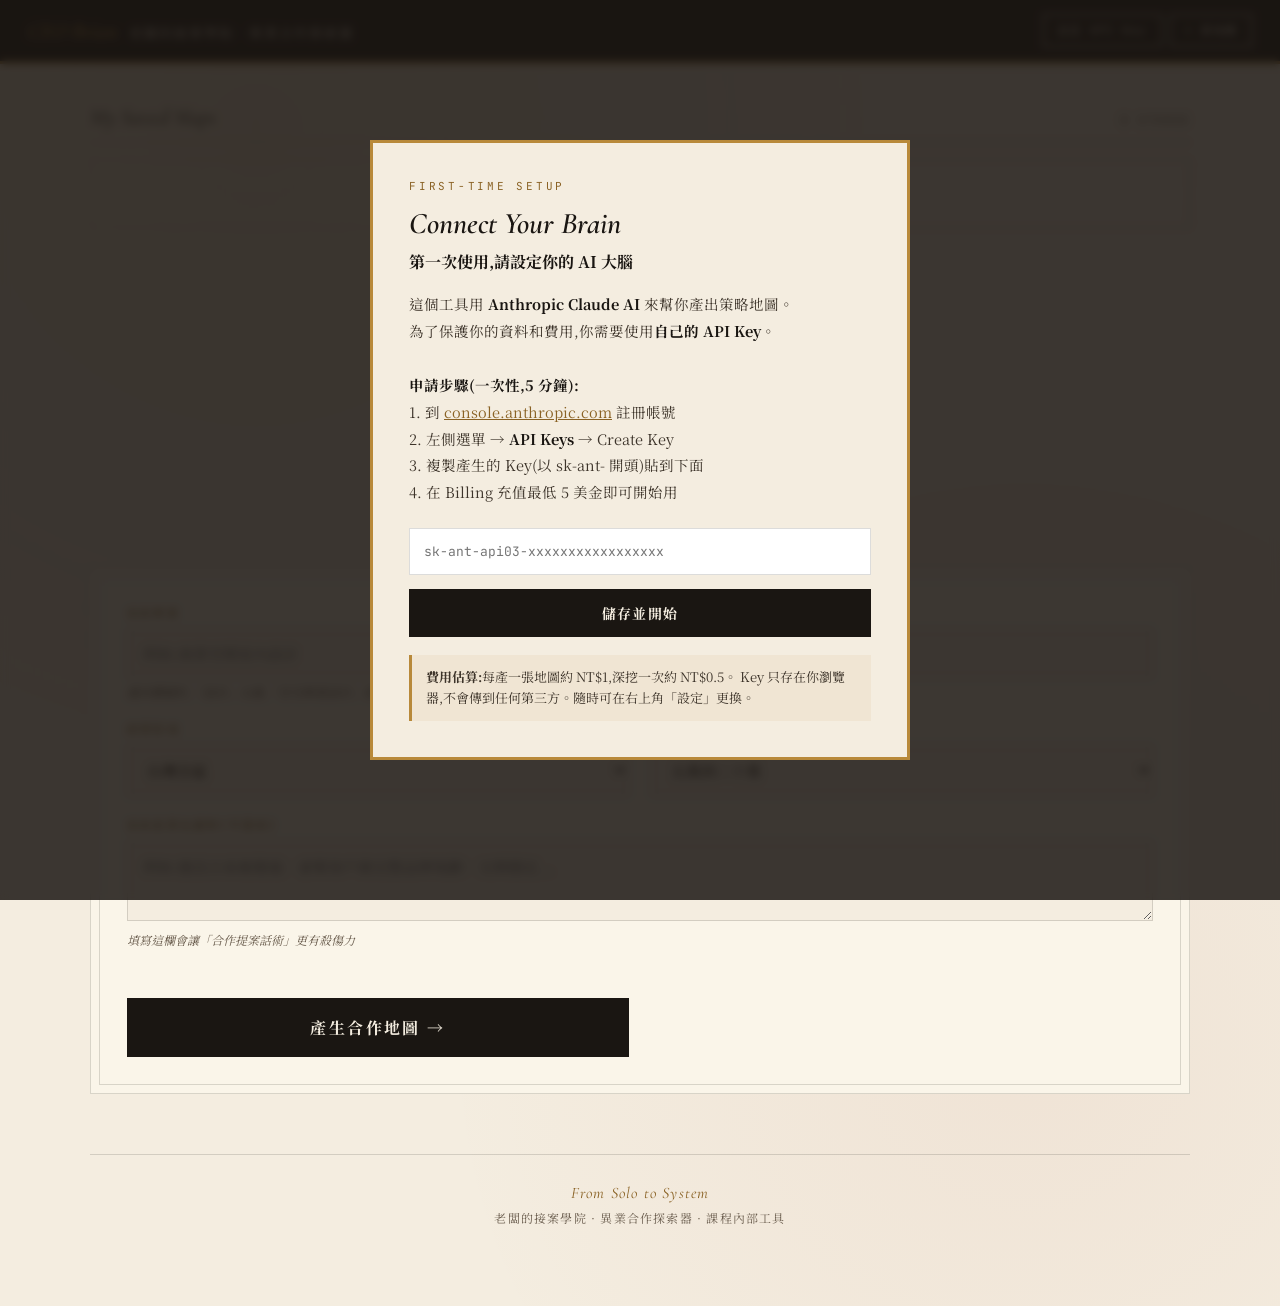
==== index.html @ 6c8b303b "Add files via upload" ====
<!DOCTYPE html>
<html lang="zh-Hant">
<head>
<meta charset="UTF-8">
<meta name="viewport" content="width=device-width, initial-scale=1.0">
<title>異業合作探索器 · 老闆的接案學院</title>
<style>
  @import url('https://fonts.googleapis.com/css2?family=Noto+Serif+TC:wght@400;500;700;900&family=Cormorant+Garamond:ital,wght@0,400;0,600;0,700;1,400;1,600&family=JetBrains+Mono:wght@400;500;700&display=swap');

  :root {
    --ink: #1a1612;
    --ink-soft: #3d342a;
    --ink-mute: #6b5e4f;
    --paper: #f4ede0;
    --paper-deep: #ebe0cc;
    --paper-card: #faf5e9;
    --gold: #b8893a;
    --gold-deep: #8a6224;
    --rust: #a8442a;
    --moss: #4a5d3a;
    --line: rgba(26, 22, 18, 0.15);
  }

  * { box-sizing: border-box; margin: 0; padding: 0; }
  body { background: var(--paper); font-family: 'Noto Serif TC', serif; color: var(--ink); }

  .ce-app {
    min-height: 100vh;
    background-image:
      radial-gradient(circle at 20% 10%, rgba(184, 137, 58, 0.08) 0%, transparent 40%),
      radial-gradient(circle at 80% 80%, rgba(168, 68, 42, 0.06) 0%, transparent 40%);
  }

  /* === Nav === */
  .ce-nav {
    background: var(--ink); color: var(--paper); padding: 14px 28px;
    display: flex; justify-content: space-between; align-items: center;
    flex-wrap: wrap; gap: 16px; border-bottom: 3px solid var(--gold);
  }
  .ce-nav-brand { display: flex; align-items: baseline; gap: 12px; }
  .ce-nav-mark {
    font-family: 'Cormorant Garamond', serif; font-style: italic;
    font-size: 22px; color: var(--gold); font-weight: 600;
  }
  .ce-nav-title { font-size: 13px; letter-spacing: 0.15em; }
  .ce-nav-actions { display: flex; gap: 8px; }
  .ce-nav-btn {
    background: transparent; border: 1px solid var(--paper); color: var(--paper);
    padding: 8px 14px; font-family: 'JetBrains Mono', monospace;
    font-size: 11px; letter-spacing: 0.1em; cursor: pointer; transition: all 0.2s;
  }
  .ce-nav-btn:hover { background: var(--gold); color: var(--ink); border-color: var(--gold); }

  .ce-main { padding: 40px 24px 80px; }
  .ce-container { max-width: 1100px; margin: 0 auto; }

  /* === API Key 設定 Modal === */
  .ce-modal-overlay {
    position: fixed; inset: 0;
    background: rgba(26, 22, 18, 0.85);
    backdrop-filter: blur(4px);
    display: none; align-items: center; justify-content: center;
    z-index: 1000; padding: 20px;
  }
  .ce-modal-overlay.show { display: flex; }
  .ce-modal {
    background: var(--paper);
    border: 3px solid var(--gold);
    max-width: 540px; width: 100%;
    padding: 36px;
    position: relative;
    max-height: 90vh; overflow-y: auto;
  }
  .ce-modal-eyebrow {
    font-family: 'JetBrains Mono', monospace; font-size: 11px;
    letter-spacing: 0.25em; color: var(--gold-deep); margin-bottom: 12px;
  }
  .ce-modal-title {
    font-family: 'Cormorant Garamond', serif; font-style: italic;
    font-size: 30px; font-weight: 600; margin-bottom: 8px;
  }
  .ce-modal-cn { font-size: 16px; font-weight: 700; margin-bottom: 18px; }
  .ce-modal-body { font-size: 14.5px; line-height: 1.85; color: var(--ink-soft); margin-bottom: 22px; }
  .ce-modal-body strong { color: var(--ink); }
  .ce-modal-body a { color: var(--gold-deep); text-decoration: underline; }
  .ce-modal input {
    width: 100%; padding: 14px; background: white;
    border: 1px solid var(--line); font-family: 'JetBrains Mono', monospace;
    font-size: 13px; margin-bottom: 14px;
  }
  .ce-modal input:focus { outline: none; border-color: var(--gold); }
  .ce-modal-actions { display: flex; gap: 10px; }
  .ce-modal-btn {
    flex: 1; padding: 14px; border: none; cursor: pointer;
    font-family: 'Noto Serif TC', serif; font-size: 14px; font-weight: 700;
    letter-spacing: 0.1em; transition: all 0.2s;
  }
  .ce-modal-btn.primary { background: var(--ink); color: var(--paper); }
  .ce-modal-btn.primary:hover { background: var(--gold-deep); }
  .ce-modal-btn.secondary { background: transparent; color: var(--ink); border: 1px solid var(--ink); }
  .ce-modal-cost {
    margin-top: 18px; padding: 12px 14px;
    background: rgba(184, 137, 58, 0.08); border-left: 3px solid var(--gold);
    font-size: 13px; color: var(--ink-soft); line-height: 1.6;
  }

  /* === 已存地圖 === */
  .ce-saved-section { margin-bottom: 40px; }
  .ce-saved-header {
    display: flex; justify-content: space-between; align-items: baseline;
    margin-bottom: 16px; padding-bottom: 12px; border-bottom: 1px solid var(--line);
  }
  .ce-saved-title { font-family: 'Cormorant Garamond', serif; font-size: 22px; font-style: italic; }
  .ce-saved-count { font-family: 'JetBrains Mono', monospace; font-size: 11px; color: var(--ink-mute); letter-spacing: 0.15em; }
  .ce-saved-grid { display: grid; grid-template-columns: repeat(auto-fill, minmax(260px, 1fr)); gap: 12px; }
  .ce-saved-card {
    background: var(--paper-card); border: 1px solid var(--line); padding: 16px 18px;
    cursor: pointer; transition: all 0.2s; position: relative;
  }
  .ce-saved-card:hover { border-color: var(--gold); transform: translateY(-2px); box-shadow: 0 6px 16px rgba(0,0,0,0.06); }
  .ce-saved-trade { font-size: 15px; font-weight: 700; margin-bottom: 4px; }
  .ce-saved-target { font-size: 12.5px; color: var(--ink-mute); margin-bottom: 8px; line-height: 1.5; }
  .ce-saved-meta { font-family: 'JetBrains Mono', monospace; font-size: 10px; color: var(--gold-deep); letter-spacing: 0.05em; text-transform: uppercase; }
  .ce-saved-del {
    position: absolute; top: 8px; right: 8px; background: transparent; border: none;
    color: var(--ink-mute); cursor: pointer; font-size: 14px; padding: 4px 6px;
    opacity: 0; transition: opacity 0.2s;
  }
  .ce-saved-card:hover .ce-saved-del { opacity: 1; }
  .ce-saved-del:hover { color: var(--rust); }
  .ce-empty-state { text-align: center; padding: 24px; color: var(--ink-mute); font-size: 13px; font-style: italic; border: 1px dashed var(--line); }

  /* === 表單 === */
  .ce-header { text-align: center; margin-bottom: 40px; }
  .ce-eyebrow { font-family: 'JetBrains Mono', monospace; font-size: 11px; letter-spacing: 0.3em; color: var(--gold-deep); text-transform: uppercase; margin-bottom: 14px; }
  .ce-title { font-family: 'Cormorant Garamond', 'Noto Serif TC', serif; font-size: clamp(38px, 5.5vw, 60px); font-weight: 600; font-style: italic; line-height: 1.05; margin-bottom: 10px; }
  .ce-title-cn { font-size: clamp(20px, 2.5vw, 26px); font-weight: 700; letter-spacing: 0.05em; }
  .ce-subtitle { font-size: 14.5px; color: var(--ink-soft); max-width: 540px; margin: 18px auto 0; line-height: 1.8; }
  .ce-divider { width: 60px; height: 1px; background: var(--gold); margin: 22px auto; position: relative; }
  .ce-divider::before, .ce-divider::after { content: ''; position: absolute; top: 50%; width: 5px; height: 5px; background: var(--gold); border-radius: 50%; transform: translateY(-50%); }
  .ce-divider::before { left: -14px; } .ce-divider::after { right: -14px; }

  .ce-form-card { background: var(--paper-card); border: 1px solid var(--line); padding: 36px; margin-bottom: 32px; position: relative; }
  .ce-form-card::before { content: ''; position: absolute; top: 8px; left: 8px; right: 8px; bottom: 8px; border: 1px solid var(--line); pointer-events: none; }
  .ce-form-grid { display: grid; grid-template-columns: 1fr; gap: 22px; position: relative; }
  @media (min-width: 720px) { .ce-form-grid { grid-template-columns: 1fr 1fr; } .ce-form-grid .ce-full { grid-column: 1 / -1; } }
  .ce-field label { display: block; font-family: 'JetBrains Mono', monospace; font-size: 11px; letter-spacing: 0.2em; text-transform: uppercase; color: var(--gold-deep); margin-bottom: 8px; font-weight: 500; }
  .ce-field input, .ce-field textarea, .ce-field select {
    width: 100%; padding: 13px 15px; background: var(--paper); border: 1px solid var(--line);
    font-family: 'Noto Serif TC', serif; font-size: 15px; color: var(--ink); transition: border-color 0.2s, box-shadow 0.2s;
  }
  .ce-field textarea { min-height: 80px; resize: vertical; line-height: 1.6; }
  .ce-field input:focus, .ce-field textarea:focus, .ce-field select:focus { outline: none; border-color: var(--gold); box-shadow: 0 0 0 3px rgba(184, 137, 58, 0.15); }
  .ce-helper { font-size: 12px; color: var(--ink-mute); margin-top: 5px; font-style: italic; }
  .ce-submit { margin-top: 28px; width: 100%; padding: 18px 32px; background: var(--ink); color: var(--paper); border: none; font-family: 'Noto Serif TC', serif; font-size: 16px; font-weight: 700; letter-spacing: 0.15em; cursor: pointer; transition: background 0.3s, transform 0.1s; }
  .ce-submit:hover:not(:disabled) { background: var(--gold-deep); }
  .ce-submit:active { transform: translateY(1px); }
  .ce-submit:disabled { background: var(--ink-soft); cursor: not-allowed; opacity: 0.6; }

  /* === 結果 === */
  .ce-results { margin-top: 32px; }
  .ce-loading { text-align: center; padding: 60px 20px; color: var(--ink-soft); }
  .ce-loading-text { font-style: italic; font-size: 15px; margin-bottom: 20px; }
  .ce-loading-bar { width: 220px; height: 2px; background: var(--line); margin: 0 auto; overflow: hidden; position: relative; }
  .ce-loading-bar::after { content: ''; position: absolute; top: 0; left: 0; height: 100%; width: 40%; background: var(--gold); animation: ce-load 1.4s ease-in-out infinite; }
  @keyframes ce-load { 0% { transform: translateX(-100%); } 100% { transform: translateX(350%); } }

  .ce-result-toolbar {
    display: flex; justify-content: space-between; align-items: center;
    flex-wrap: wrap; gap: 12px; margin-bottom: 24px; padding: 14px 20px;
    background: var(--ink); color: var(--paper);
  }
  .ce-result-info { font-size: 13px; line-height: 1.5; }
  .ce-result-info strong { color: var(--gold); font-weight: 700; }
  .ce-result-actions { display: flex; gap: 8px; }
  .ce-action-btn { background: transparent; border: 1px solid var(--paper); color: var(--paper); padding: 7px 14px; font-family: 'JetBrains Mono', monospace; font-size: 11px; letter-spacing: 0.1em; cursor: pointer; transition: all 0.2s; }
  .ce-action-btn:hover { background: var(--gold); color: var(--ink); border-color: var(--gold); }

  .ce-result-section { margin-bottom: 44px; }
  .ce-section-title { font-family: 'Cormorant Garamond', serif; font-size: 28px; font-style: italic; font-weight: 600; margin-bottom: 6px; }
  .ce-section-cn { font-size: 16px; font-weight: 700; margin-bottom: 22px; padding-bottom: 10px; border-bottom: 2px solid var(--ink); display: inline-block; }
  .ce-tier-grid { display: grid; grid-template-columns: 1fr; gap: 16px; }
  @media (min-width: 720px) { .ce-tier-grid { grid-template-columns: repeat(3, 1fr); } }
  .ce-tier-card { background: var(--paper-card); border: 1px solid var(--line); padding: 22px; }
  .ce-tier-label { font-family: 'JetBrains Mono', monospace; font-size: 10px; letter-spacing: 0.25em; color: var(--gold-deep); text-transform: uppercase; margin-bottom: 6px; }
  .ce-tier-name { font-size: 16px; font-weight: 700; margin-bottom: 12px; }
  .ce-tier-desc { font-size: 13.5px; color: var(--ink-soft); line-height: 1.7; margin-bottom: 14px; }
  .ce-tier-list { list-style: none; }
  .ce-tier-list li { font-size: 13.5px; padding: 7px 0; border-bottom: 1px dashed var(--line); position: relative; padding-left: 16px; }
  .ce-tier-list li::before { content: '◆'; position: absolute; left: 0; color: var(--gold); font-size: 8px; top: 11px; }
  .ce-tier-list li:last-child { border-bottom: none; }

  .ce-partner { background: var(--paper-card); border: 1px solid var(--line); margin-bottom: 18px; overflow: hidden; }
  .ce-partner-header { padding: 18px 22px; background: var(--ink); color: var(--paper); display: flex; justify-content: space-between; align-items: center; flex-wrap: wrap; gap: 12px; }
  .ce-partner-name { font-size: 17px; font-weight: 700; }
  .ce-partner-tag { font-family: 'JetBrains Mono', monospace; font-size: 10px; letter-spacing: 0.2em; background: var(--gold); color: var(--ink); padding: 4px 10px; text-transform: uppercase; font-weight: 700; }
  .ce-partner-body { padding: 22px; }
  .ce-partner-row { display: grid; grid-template-columns: 130px 1fr; gap: 14px; padding: 11px 0; border-bottom: 1px solid var(--line); align-items: start; }
  @media (max-width: 600px) { .ce-partner-row { grid-template-columns: 1fr; gap: 4px; } }
  .ce-partner-row:last-child { border-bottom: none; }
  .ce-partner-key { font-family: 'JetBrains Mono', monospace; font-size: 11px; letter-spacing: 0.15em; color: var(--gold-deep); text-transform: uppercase; padding-top: 2px; font-weight: 500; }
  .ce-partner-val { font-size: 14.5px; line-height: 1.75; }
  .ce-pitch-wrap { position: relative; }
  .ce-pitch { background: var(--paper); border-left: 3px solid var(--gold); padding: 14px 18px; margin-top: 6px; font-style: italic; font-size: 14.5px; line-height: 1.85; color: var(--ink-soft); white-space: pre-wrap; }
  .ce-copy-btn { margin-top: 8px; background: transparent; border: 1px solid var(--line); color: var(--ink-soft); padding: 5px 10px; font-family: 'JetBrains Mono', monospace; font-size: 10px; letter-spacing: 0.1em; cursor: pointer; transition: all 0.15s; }
  .ce-copy-btn:hover { border-color: var(--gold); color: var(--gold-deep); }
  .ce-copy-btn.copied { background: var(--moss); color: white; border-color: var(--moss); }
  .ce-channels { display: flex; flex-wrap: wrap; gap: 8px; }
  .ce-channel-pill { background: var(--paper); border: 1px solid var(--line); padding: 6px 12px; font-size: 13px; }

  .ce-deep-row { grid-column: 1 / -1; padding-top: 18px !important; margin-top: 8px; border-top: 2px solid var(--ink) !important; border-bottom: none !important; background: rgba(184, 137, 58, 0.08); padding-left: 16px !important; padding-right: 16px !important; padding-bottom: 16px !important; }
  .ce-deep-buttons { display: flex; flex-wrap: wrap; gap: 8px; margin-top: 8px; }
  .ce-deep-btn { background: var(--paper); border: 1px solid var(--gold); color: var(--gold-deep); padding: 10px 14px; font-family: 'Noto Serif TC', serif; font-size: 13px; cursor: pointer; transition: all 0.2s; flex: 1 1 auto; min-width: 140px; }
  .ce-deep-btn:hover:not(:disabled) { background: var(--gold); color: var(--ink); }
  .ce-deep-btn[data-action="find-them"] { background: var(--ink); color: var(--paper); border-color: var(--ink); font-weight: 700; flex: 1 1 100%; }
  .ce-deep-btn[data-action="find-them"]:hover:not(:disabled) { background: var(--gold-deep); color: var(--paper); border-color: var(--gold-deep); }
  .ce-deep-btn[data-action="content-pack"] {
    background: linear-gradient(135deg, rgba(184, 137, 58, 0.15) 0%, rgba(168, 68, 42, 0.1) 100%);
    border-color: var(--rust); color: var(--rust); font-weight: 700; flex: 1 1 100%;
  }
  .ce-deep-btn[data-action="content-pack"]:hover:not(:disabled) {
    background: var(--rust); color: white; border-color: var(--rust);
  }
  .ce-deep-btn:disabled { opacity: 0.5; cursor: not-allowed; }
  .ce-deep-btn:disabled { opacity: 0.5; cursor: not-allowed; }
  .ce-deep-result { margin-top: 16px; padding: 18px 20px; background: rgba(184, 137, 58, 0.06); border-left: 3px solid var(--gold-deep); font-size: 14.5px; line-height: 1.85; white-space: pre-wrap; display: none; }
  .ce-deep-result.show { display: block; }

  .ce-note { background: rgba(184, 137, 58, 0.1); border-left: 3px solid var(--gold); padding: 14px 18px; margin-bottom: 28px; font-size: 13.5px; color: var(--ink-soft); line-height: 1.7; }

  /* === Brian's Note - 教練筆記 === */
  .ce-brian-note {
    background: var(--ink); color: var(--paper);
    padding: 24px 26px; margin-bottom: 32px;
    border-left: 4px solid var(--gold);
    position: relative;
  }
  .ce-brian-note::before {
    content: '"'; position: absolute; top: -10px; left: 16px;
    font-family: 'Cormorant Garamond', serif; font-size: 80px;
    color: var(--gold); line-height: 1; font-style: italic; opacity: 0.5;
  }
  .ce-brian-note-label {
    font-family: 'JetBrains Mono', monospace; font-size: 10px;
    letter-spacing: 0.25em; color: var(--gold); margin-bottom: 10px;
    text-transform: uppercase; font-weight: 700;
  }
  .ce-brian-note-body {
    font-family: 'Cormorant Garamond', 'Noto Serif TC', serif;
    font-size: 16px; line-height: 1.85; font-style: italic;
    color: var(--paper-deep);
  }

  /* === 教練觀念提醒 === */
  .ce-insight {
    margin-top: 10px; padding: 10px 12px;
    background: rgba(184, 137, 58, 0.1);
    border-left: 2px solid var(--gold);
    font-size: 13px; line-height: 1.65;
    color: var(--ink-soft); font-style: italic;
  }

  /* === 對話面板 === */
  .ce-chat-overlay {
    position: fixed; inset: 0;
    background: rgba(26, 22, 18, 0.7);
    backdrop-filter: blur(6px);
    display: none; align-items: stretch; justify-content: flex-end;
    z-index: 999;
  }
  .ce-chat-overlay.show { display: flex; animation: ce-fade-in 0.2s ease; }
  @keyframes ce-fade-in { from { opacity: 0; } to { opacity: 1; } }

  .ce-chat-panel {
    width: 100%; max-width: 540px;
    background: var(--paper); display: flex; flex-direction: column;
    border-left: 3px solid var(--gold);
    animation: ce-slide-in 0.3s cubic-bezier(0.2, 0.9, 0.3, 1);
  }
  @keyframes ce-slide-in { from { transform: translateX(100%); } to { transform: translateX(0); } }

  .ce-chat-header {
    padding: 20px 24px;
    background: var(--ink); color: var(--paper);
    display: flex; justify-content: space-between; align-items: flex-start;
    gap: 12px; border-bottom: 2px solid var(--gold);
  }
  .ce-chat-eyebrow {
    font-family: 'JetBrains Mono', monospace; font-size: 10px;
    letter-spacing: 0.25em; color: var(--gold); margin-bottom: 4px;
  }
  .ce-chat-title {
    font-family: 'Cormorant Garamond', serif; font-style: italic;
    font-size: 22px; font-weight: 600;
  }
  .ce-chat-sub { font-size: 12px; color: var(--paper-deep); margin-top: 4px; opacity: 0.7; }
  .ce-chat-close {
    background: transparent; border: 1px solid var(--paper);
    color: var(--paper); width: 32px; height: 32px;
    cursor: pointer; font-size: 14px; flex-shrink: 0;
  }
  .ce-chat-close:hover { background: var(--gold); color: var(--ink); border-color: var(--gold); }

  .ce-chat-messages {
    flex: 1; overflow-y: auto; padding: 20px 24px;
    display: flex; flex-direction: column; gap: 14px;
  }
  .ce-msg {
    max-width: 85%; padding: 12px 16px;
    font-size: 14.5px; line-height: 1.7;
    white-space: pre-wrap; word-wrap: break-word;
  }
  .ce-msg-user {
    align-self: flex-end;
    background: var(--ink); color: var(--paper);
    border-radius: 14px 14px 2px 14px;
  }
  .ce-msg-brian {
    align-self: flex-start;
    background: var(--paper-card); color: var(--ink);
    border-left: 3px solid var(--gold);
    border-radius: 0 14px 14px 14px;
  }
  .ce-msg-brian-label {
    font-family: 'JetBrains Mono', monospace; font-size: 9px;
    letter-spacing: 0.2em; color: var(--gold-deep); margin-bottom: 6px;
    text-transform: uppercase;
  }
  .ce-msg-loading { font-style: italic; color: var(--ink-mute); }

  .ce-chat-suggestions {
    padding: 12px 24px; display: flex; flex-wrap: wrap; gap: 6px;
    background: var(--paper-deep); border-top: 1px solid var(--line);
  }
  .ce-suggestion-chip {
    background: var(--paper); border: 1px solid var(--line);
    padding: 6px 10px; font-size: 12px; cursor: pointer;
    font-family: 'Noto Serif TC', serif;
    color: var(--ink-soft); transition: all 0.15s;
  }
  .ce-suggestion-chip:hover {
    background: var(--gold); color: var(--ink); border-color: var(--gold);
  }

  .ce-chat-input-area {
    padding: 14px 16px;
    background: var(--paper);
    border-top: 1px solid var(--line);
    display: flex; gap: 8px;
  }
  .ce-chat-input-area textarea {
    flex: 1; padding: 10px 12px;
    background: var(--paper-card); border: 1px solid var(--line);
    font-family: 'Noto Serif TC', serif; font-size: 14px;
    color: var(--ink); resize: none; line-height: 1.5;
  }
  .ce-chat-input-area textarea:focus { outline: none; border-color: var(--gold); }
  .ce-chat-send {
    background: var(--ink); color: var(--paper); border: none;
    padding: 0 20px; cursor: pointer;
    font-family: 'Noto Serif TC', serif; font-size: 14px; font-weight: 700;
    letter-spacing: 0.1em; flex-shrink: 0;
  }
  .ce-chat-send:hover:not(:disabled) { background: var(--gold-deep); }
  .ce-chat-send:disabled { opacity: 0.5; cursor: not-allowed; }

  @media (max-width: 600px) {
    .ce-chat-panel { max-width: 100%; }
    .ce-chat-overlay { align-items: stretch; }
  }

  /* LINE 一對一按鈕 - 綠色強調 */
  .ce-deep-line-btn {
    background: #06C755 !important;
    border-color: #06C755 !important;
    color: white !important;
    flex: 1 1 100% !important;
    font-weight: 700;
    text-decoration: none !important;
    text-align: center;
    display: inline-flex !important;
    align-items: center;
    justify-content: center;
  }
  .ce-deep-line-btn:hover {
    background: #05a847 !important;
    border-color: #05a847 !important;
    transform: translateY(-1px);
    box-shadow: 0 4px 12px rgba(6, 199, 85, 0.3);
  }

  /* 聊天按鈕特殊樣式 */
  .ce-deep-chat-btn {
    background: rgba(74, 93, 58, 0.1) !important;
    border-color: var(--moss) !important;
    color: var(--moss) !important;
    flex: 1 1 100% !important;
    font-weight: 700;
  }
  .ce-deep-chat-btn:hover:not(:disabled) {
    background: var(--moss) !important;
    color: white !important;
    border-color: var(--moss) !important;
  }
  .ce-error { background: rgba(168, 68, 42, 0.1); border-left: 3px solid var(--rust); padding: 16px 20px; color: var(--rust); font-size: 14px; }

  .ce-footer { text-align: center; margin-top: 60px; padding-top: 28px; border-top: 1px solid var(--line); font-size: 12px; color: var(--ink-mute); letter-spacing: 0.1em; }
  .ce-footer-mark { font-family: 'Cormorant Garamond', serif; font-style: italic; font-size: 16px; color: var(--gold-deep); margin-bottom: 6px; }

  @media print {
    .ce-nav, .ce-form-card, .ce-saved-section, .ce-result-toolbar, .ce-deep-buttons, .ce-copy-btn { display: none !important; }
    .ce-app { background: white; padding: 0; }
    .ce-partner { page-break-inside: avoid; }
  }
  .ce-hidden { display: none !important; }
</style>
</head>
<body>
<div class="ce-app">

  <!-- 對話面板 -->
  <div class="ce-chat-overlay" id="ce-chat-overlay">
    <div class="ce-chat-panel">
      <div class="ce-chat-header">
        <div>
          <div class="ce-chat-eyebrow">CHAT WITH BRIAN</div>
          <div class="ce-chat-title" id="ce-chat-title">跟教練聊聊這個對象</div>
          <div class="ce-chat-sub" id="ce-chat-sub"></div>
        </div>
        <button class="ce-chat-close" id="ce-chat-close" aria-label="關閉">✕</button>
      </div>
      <div class="ce-chat-messages" id="ce-chat-messages"></div>
      <div class="ce-chat-suggestions" id="ce-chat-suggestions"></div>
      <form class="ce-chat-input-area" id="ce-chat-form">
        <textarea id="ce-chat-input" placeholder="例如:他說沒預算怎麼辦?他要分潤 50% 太多怎麼回?" rows="2"></textarea>
        <button type="submit" class="ce-chat-send" id="ce-chat-send">送出</button>
      </form>
    </div>
  </div>

  <!-- API Key Modal -->
  <div class="ce-modal-overlay" id="ce-key-modal">
    <div class="ce-modal">
      <div class="ce-modal-eyebrow">FIRST-TIME SETUP</div>
      <div class="ce-modal-title">Connect Your Brain</div>
      <div class="ce-modal-cn">第一次使用,請設定你的 AI 大腦</div>
      <div class="ce-modal-body">
        這個工具用 <strong>Anthropic Claude AI</strong> 來幫你產出策略地圖。<br/>
        為了保護你的資料和費用,你需要使用<strong>自己的 API Key</strong>。<br/><br/>

        <strong>申請步驟(一次性,5 分鐘):</strong><br/>
        1. 到 <a href="https://console.anthropic.com" target="_blank">console.anthropic.com</a> 註冊帳號<br/>
        2. 左側選單 → <strong>API Keys</strong> → Create Key<br/>
        3. 複製產生的 Key(以 sk-ant- 開頭)貼到下面<br/>
        4. 在 Billing 充值最低 5 美金即可開始用
      </div>
      <input type="password" id="ce-api-key" placeholder="sk-ant-api03-xxxxxxxxxxxxxxxxx" autocomplete="off" />
      <div class="ce-modal-actions">
        <button class="ce-modal-btn primary" id="ce-key-save">儲存並開始</button>
      </div>
      <div class="ce-modal-cost">
        <strong>費用估算:</strong>每產一張地圖約 NT$1,深挖一次約 NT$0.5。
        Key 只存在你瀏覽器,不會傳到任何第三方。隨時可在右上角「設定」更換。
      </div>
    </div>
  </div>

  <!-- Nav -->
  <nav class="ce-nav">
    <div class="ce-nav-brand">
      <div class="ce-nav-mark">CEO Brian</div>
      <div class="ce-nav-title">老闆的接案學院 · 異業合作探索器</div>
    </div>
    <div class="ce-nav-actions">
      <button class="ce-nav-btn" id="ce-settings-btn">設定 API Key</button>
      <button class="ce-nav-btn" id="ce-new-btn">+ 新地圖</button>
    </div>
  </nav>

  <main class="ce-main">
    <div class="ce-container">

      <section class="ce-saved-section" id="ce-saved-section">
        <div class="ce-saved-header">
          <div class="ce-saved-title">My Saved Maps</div>
          <div class="ce-saved-count" id="ce-saved-count">0 STORED</div>
        </div>
        <div id="ce-saved-list"></div>
      </section>

      <div id="ce-form-page">
        <header class="ce-header">
          <div class="ce-eyebrow">For Pros · Not Cold Calls</div>
          <h1 class="ce-title">The Allied Map</h1>
          <div class="ce-title-cn">異業合作地圖</div>
          <div class="ce-divider"></div>
          <p class="ce-subtitle">
            告訴我你做什麼、想接誰,<br/>
            AI 用 Brian 的「顧問式合作」邏輯,<br/>
            幫你畫出一張「讓案源主動來」的策略地圖。
          </p>
        </header>

        <section class="ce-form-card">
          <form id="ce-form" class="ce-form-grid">
            <div class="ce-field">
              <label for="ce-trade">你的專業</label>
              <input type="text" id="ce-trade" placeholder="例如:商業空間室內設計" required />
              <div class="ce-helper">越具體越好,「設計」太廣,「住宅軟裝設計」更好</div>
            </div>
            <div class="ce-field">
              <label for="ce-target">你的理想客戶</label>
              <input type="text" id="ce-target" placeholder="例如:30-50 歲新成屋屋主" required />
            </div>
            <div class="ce-field">
              <label for="ce-region">經營區域</label>
              <select id="ce-region">
                <option value="台灣全區">台灣全區</option>
                <option value="北部">北部(雙北、桃竹)</option>
                <option value="中部">中部(中彰投)</option>
                <option value="南部">南部(嘉南高屏)</option>
                <option value="東部">東部與離島</option>
              </select>
            </div>
            <div class="ce-field">
              <label for="ce-price">案件平均報價區間</label>
              <select id="ce-price">
                <option value="一萬以下">一萬以下</option>
                <option value="一萬到五萬">一萬到五萬</option>
                <option value="五萬到二十萬" selected>五萬到二十萬</option>
                <option value="二十萬到一百萬">二十萬到一百萬</option>
                <option value="一百萬以上">一百萬以上</option>
              </select>
            </div>
            <div class="ce-field ce-full">
              <label for="ce-strength">你的差異化優勢(可選填)</label>
              <textarea id="ce-strength" placeholder="例如:擅長日系極簡風、會幫客戶做完整品牌規劃、交期穩定..."></textarea>
              <div class="ce-helper">填寫這欄會讓「合作提案話術」更有殺傷力</div>
            </div>
            <button type="submit" class="ce-submit" id="ce-submit-btn">
              產生合作地圖 →
            </button>
          </form>
        </section>
      </div>

      <section class="ce-results" id="ce-results"></section>

      <footer class="ce-footer">
        <div class="ce-footer-mark">From Solo to System</div>
        <div>老闆的接案學院 · 異業合作探索器 · 課程內部工具</div>
      </footer>
    </div>
  </main>
</div>

<script>
(function() {
  const STORAGE_KEY_API = 'ce_anthropic_api_key';
  const STORAGE_KEY_MAPS = 'ce_collab_maps';
  let currentMapId = null;

  const form = document.getElementById('ce-form');
  const formPage = document.getElementById('ce-form-page');
  const resultsEl = document.getElementById('ce-results');
  const submitBtn = document.getElementById('ce-submit-btn');
  const savedListEl = document.getElementById('ce-saved-list');
  const savedCountEl = document.getElementById('ce-saved-count');
  const newBtn = document.getElementById('ce-new-btn');
  const settingsBtn = document.getElementById('ce-settings-btn');
  const keyModal = document.getElementById('ce-key-modal');
  const keyInput = document.getElementById('ce-api-key');
  const keySaveBtn = document.getElementById('ce-key-save');

  // === API Key 管理 ===
  function getApiKey() {
    try { return localStorage.getItem(STORAGE_KEY_API) || ''; } catch (e) { return ''; }
  }
  function setApiKey(key) {
    try { localStorage.setItem(STORAGE_KEY_API, key); } catch (e) {}
  }
  function showKeyModal() {
    keyInput.value = getApiKey();
    keyModal.classList.add('show');
  }
  function hideKeyModal() { keyModal.classList.remove('show'); }

  settingsBtn.addEventListener('click', showKeyModal);
  keySaveBtn.addEventListener('click', () => {
    const key = keyInput.value.trim();
    if (!key.startsWith('sk-ant-')) {
      alert('API Key 格式不對,應該以 sk-ant- 開頭');
      return;
    }
    setApiKey(key);
    hideKeyModal();
  });

  // === 地圖儲存 (用 localStorage) ===
  function loadAllMaps() {
    try {
      return JSON.parse(localStorage.getItem(STORAGE_KEY_MAPS) || '{}');
    } catch (e) { return {}; }
  }
  function saveAllMaps(maps) {
    try { localStorage.setItem(STORAGE_KEY_MAPS, JSON.stringify(maps)); } catch (e) {}
  }
  function saveMap(id, record) {
    const maps = loadAllMaps();
    maps[id] = record;
    saveAllMaps(maps);
  }
  function deleteMap(id) {
    const maps = loadAllMaps();
    delete maps[id];
    saveAllMaps(maps);
    loadSavedList();
    if (currentMapId === id) {
      showFormPage();
      currentMapId = null;
    }
  }
  function loadMap(id) {
    return loadAllMaps()[id] || null;
  }

  function loadSavedList() {
    const maps = loadAllMaps();
    const records = Object.values(maps).sort((a, b) => b.createdAt - a.createdAt);
    savedCountEl.textContent = `${records.length} STORED`;

    if (records.length === 0) {
      savedListEl.innerHTML = `<div class="ce-empty-state">尚未儲存任何合作地圖。產生第一張後會自動存在這裡。</div>`;
      return;
    }

    savedListEl.innerHTML = `
      <div class="ce-saved-grid">
        ${records.map(r => `
          <div class="ce-saved-card" data-id="${r.id}">
            <button class="ce-saved-del" data-del="${r.id}" title="刪除">✕</button>
            <div class="ce-saved-trade">${escapeHtml(r.input.trade)}</div>
            <div class="ce-saved-target">→ ${escapeHtml(r.input.target)}</div>
            <div class="ce-saved-meta">${formatDate(r.createdAt)} · ${escapeHtml(r.input.region)}</div>
          </div>
        `).join('')}
      </div>
    `;

    savedListEl.querySelectorAll('.ce-saved-card').forEach(card => {
      card.addEventListener('click', (e) => {
        if (e.target.closest('.ce-saved-del')) return;
        const id = card.dataset.id;
        const record = loadMap(id);
        if (record) { currentMapId = id; hideFormPage(); renderResults(record); }
      });
    });
    savedListEl.querySelectorAll('[data-del]').forEach(btn => {
      btn.addEventListener('click', (e) => {
        e.stopPropagation();
        if (confirm('確定刪除這份合作地圖?')) deleteMap(btn.dataset.del);
      });
    });
  }

  function formatDate(ts) {
    const d = new Date(ts);
    return `${d.getMonth()+1}/${d.getDate()}`;
  }

  // === 介面切換 ===
  function showFormPage() {
    formPage.classList.remove('ce-hidden');
    resultsEl.innerHTML = '';
    window.scrollTo({ top: 0, behavior: 'smooth' });
  }
  function hideFormPage() { formPage.classList.add('ce-hidden'); }

  newBtn.addEventListener('click', () => {
    showFormPage();
    form.reset();
    document.getElementById('ce-price').value = '五萬到二十萬';
    document.getElementById('ce-region').value = '台灣全區';
    currentMapId = null;
  });

  // === 表單送出 ===
  form.addEventListener('submit', async (e) => {
    e.preventDefault();
    if (!getApiKey()) { showKeyModal(); return; }

    const input = collectInput();
    if (!input.trade || !input.target) return;

    submitBtn.disabled = true;
    submitBtn.textContent = '正在繪製合作地圖...';
    showLoading();

    try {
      const data = await generateMap(input);
      const mapId = 'map_' + Date.now();
      const record = { id: mapId, input, data, createdAt: Date.now() };
      saveMap(mapId, record);
      currentMapId = mapId;
      renderResults(record);
      loadSavedList();
    } catch (err) {
      console.error(err);
      resultsEl.innerHTML = `<div class="ce-error">產生失敗:${escapeHtml(err.message)}<br/>如果是 401/403 錯誤,請檢查 API Key 是否正確、Anthropic 帳戶是否有餘額。</div>`;
    } finally {
      submitBtn.disabled = false;
      submitBtn.textContent = '產生合作地圖 →';
    }
  });

  function collectInput() {
    return {
      trade: document.getElementById('ce-trade').value.trim(),
      target: document.getElementById('ce-target').value.trim(),
      region: document.getElementById('ce-region').value,
      price: document.getElementById('ce-price').value,
      strength: document.getElementById('ce-strength').value.trim()
    };
  }

  function showLoading() {
    resultsEl.innerHTML = `
      <div class="ce-loading">
        <div class="ce-loading-text">AI 正在分析你的專業生態圈,找出合作機會...</div>
        <div class="ce-loading-bar"></div>
      </div>
    `;
  }

  // === 呼叫 Anthropic API ===
  async function generateMap(input) {
    const prompt = buildMainPrompt(input);
    return await callClaude(prompt, true);
  }

  async function callClaude(prompt, parseJson, maxTokens) {
    const apiKey = getApiKey();
    if (!apiKey) throw new Error('尚未設定 API Key');

    const response = await fetch('https://api.anthropic.com/v1/messages', {
      method: 'POST',
      headers: {
        'Content-Type': 'application/json',
        'x-api-key': apiKey,
        'anthropic-version': '2023-06-01',
        'anthropic-dangerous-direct-browser-access': 'true'
      },
      body: JSON.stringify({
        model: 'claude-sonnet-4-20250514',
        max_tokens: maxTokens || 4000,
        messages: [{ role: 'user', content: prompt }]
      })
    });

    if (!response.ok) {
      const errBody = await response.text();
      throw new Error(`API ${response.status}: ${errBody.substring(0, 150)}`);
    }

    const data = await response.json();
    let text = data.content.map(b => b.text || '').join('').trim();

    if (parseJson) {
      text = text.replace(/^```json\s*/i, '').replace(/```\s*$/, '').trim();
      return JSON.parse(text);
    }
    return text;
  }

  function buildMainPrompt(input) {
    return `你是 Brian(老闆的接案學院創辦人),一位 13 年資歷的接案教練,專門教接案者用「顧問式談單」做高價長期合作。

請用你的方法論,為以下接案者繪製一張「異業合作地圖」:

【接案者資料】
- 專業:${input.trade}
- 理想客戶:${input.target}
- 經營區域:${input.region}
- 案件報價區間:${input.price}
- 差異化優勢:${input.strength || '(未填寫,請用一般通用建議)'}

請輸出一個 JSON 物件,結構如下,只回傳 JSON 不要任何其他文字(不要 markdown code fence):

{
  "brian_note": "用 Brian 的口吻,寫一段 100-150 字的「策略註解」,告訴這位接案者:我為什麼這樣畫這張地圖、你應該優先看哪幾個區塊、最大的盲點是什麼。要有教練在面對面講話的感覺,不要寫成說明書。",
  "ecosystem": {
    "summary": "一段話描述這個專業的客戶生態圈,誰在客戶之前接觸到他、誰跟你並肩、誰在你之後",
    "upstream": {
      "label": "上游夥伴(客戶在找你之前會接觸的角色)",
      "description": "為什麼他們是好的合作對象",
      "partners": ["夥伴角色 1", "夥伴角色 2", "夥伴角色 3"]
    },
    "parallel": { "label": "...", "description": "...", "partners": ["...", "...", "..."] },
    "downstream": { "label": "...", "description": "...", "partners": ["...", "...", "..."] }
  },
  "top_partners": [
    {
      "name": "具體合作對象(例如:在地獨立咖啡店、社區型房仲店長)",
      "tier": "上游 / 平行 / 下游",
      "why": "為什麼這是高價值合作對象,2-3 句",
      "brian_insight": "用 Brian 的口吻,寫一句 30-50 字的「教練觀念提醒」,點出這個對象背後的接案邏輯。例如:『會找豪宅房仲不是因為他有客戶名單,而是因為他每天都在跟你的目標客群聊天,他的一句推薦勝過你 100 張名片。』",
      "value_to_them": "你能幫他賺到什麼或省到什麼(不是你想要什麼)",
      "value_to_you": "他能帶給你的是什麼類型的案源",
      "pitch": "一段可以直接用的合作開場提案(口語、不油、像顧問不像業務,70-120 字)",
      "channels": ["在哪找 1", "在哪找 2", "在哪找 3"]
    }
  ]
}

請給出 5 個 top_partners,至少涵蓋上游、平行、下游各一個。
所有內容用繁體中文,使用台灣慣用的商業詞彙。
pitch 不要寫成業務話術,要像 Brian 教的顧問式提問——先理解對方的痛點,再連結到你能提供的價值。
channels 要寫實際的管道(例如:商會、Facebook 社團類型、產業活動、實體店家拜訪、LinkedIn),不要寫「打電話」或「買名單」。
brian_insight 要像教練在你耳邊講悄悄話,點破核心、不講廢話。`;
  }

  // === 渲染結果 ===
  function renderResults(record) {
    hideFormPage();
    const eco = record.data.ecosystem || {};
    const partners = record.data.top_partners || [];
    const input = record.input;

    resultsEl.innerHTML = `
      <div class="ce-result-toolbar">
        <div class="ce-result-info"><strong>${escapeHtml(input.trade)}</strong> · 目標客戶:${escapeHtml(input.target)} · ${escapeHtml(input.region)}</div>
        <div class="ce-result-actions">
          <button class="ce-action-btn" id="ce-print-btn">列印 / 存 PDF</button>
          <button class="ce-action-btn" id="ce-back-btn">+ 新地圖</button>
        </div>
      </div>
      <div class="ce-note">
        以下是 AI 根據你的條件、用顧問思維產生的合作策略地圖。<br/>
        建議:先挑 1-2 個最容易接觸的對象,從一場面對面咖啡開始,不要一次全打。
      </div>
      ${record.data.brian_note ? `
        <div class="ce-brian-note">
          <div class="ce-brian-note-label">教練筆記 · BRIAN'S NOTE</div>
          <div class="ce-brian-note-body">${escapeHtml(record.data.brian_note)}</div>
        </div>
      ` : ''}
      <div class="ce-result-section">
        <div class="ce-section-title">Your Ecosystem</div>
        <div class="ce-section-cn">客戶生態圈總覽</div>
        <p style="line-height: 1.9; font-size: 15px; color: var(--ink-soft); margin-bottom: 26px;">${escapeHtml(eco.summary || '')}</p>
        <div class="ce-tier-grid">
          ${renderTier('上游', eco.upstream)}
          ${renderTier('平行', eco.parallel)}
          ${renderTier('下游', eco.downstream)}
        </div>
      </div>
      <div class="ce-result-section">
        <div class="ce-section-title">Top 5 Partners</div>
        <div class="ce-section-cn">五個最值得開發的合作對象</div>
        ${partners.map((p, i) => renderPartner(p, i)).join('')}
      </div>
    `;

    bindResultEvents(record);
    window.scrollTo({ top: 0, behavior: 'smooth' });
  }

  function bindResultEvents(record) {
    document.getElementById('ce-print-btn').addEventListener('click', () => window.print());
    document.getElementById('ce-back-btn').addEventListener('click', () => {
      showFormPage(); currentMapId = null; form.reset();
      document.getElementById('ce-price').value = '五萬到二十萬';
      document.getElementById('ce-region').value = '台灣全區';
    });

    document.querySelectorAll('.ce-copy-btn').forEach(btn => {
      btn.addEventListener('click', () => {
        const text = btn.dataset.copy;
        navigator.clipboard?.writeText(text).then(() => {
          btn.textContent = '✓ 已複製';
          btn.classList.add('copied');
          setTimeout(() => { btn.textContent = '複製話術'; btn.classList.remove('copied'); }, 1800);
        });
      });
    });

    document.querySelectorAll('.ce-deep-btn').forEach(btn => {
      btn.addEventListener('click', async () => {
        const partnerIdx = parseInt(btn.dataset.partner);
        const action = btn.dataset.action;
        const partner = record.data.top_partners[partnerIdx];
        const resultEl = document.getElementById(`ce-deep-${partnerIdx}`);

        // 對話模式 - 開啟對話面板
        if (action === 'open-chat') {
          openChatPanel(record, partner, partnerIdx);
          return;
        }

        btn.disabled = true;
        const orig = btn.textContent;
        btn.textContent = '思考中...';
        resultEl.classList.add('show');
        resultEl.textContent = 'Brian 正在針對「' + partner.name + '」深入分析...';

        try {
          const result = await deepDive(record.input, partner, action);
          resultEl.textContent = result;
        } catch (err) {
          resultEl.textContent = '產生失敗:' + err.message;
        } finally {
          btn.disabled = false;
          btn.textContent = orig;
        }
      });
    });
  }

  async function deepDive(input, partner, action) {
    const actionPrompts = {
      'find-them': `這是最重要的任務。請告訴接案者要「去哪找」這個合作對象,但有以下嚴格規則:

【絕對禁止】
- 不能輸出任何個人手機、私人 email、住家地址
- 不能建議「買名單」、「電話爬蟲」、「資料庫」、「個資撈取」
- 不能建議「群發簡訊」、「群發 email」、「亂槍打鳥式 cold call」
- 不能建議任何需要繞過隱私設定、需要付費取得個資、或可能違反個資法的方法

【只能輸出以下類型的公開合法管道】
請依下面 6 大類分別給出實際可執行的建議,每類至少 2-3 個具體選項:

【1. 產業組織】
- 該角色所屬的公會、協會、商會的名稱(例如:中華民國不動產仲介經紀商業同業公會全國聯合會)
- 該組織的官網 / FB 粉專名稱
- 該組織的會員大會、年會、研討會時間(若知道)

【2. 公開的產業活動 / 場合】
- 該行業會固定出席的展覽、論壇、市集
- 該行業的進修課程、認證培訓地點
- 該行業會出沒的扶輪社、青商會、BNI 等商務組織

【3. 公開的線上社群】
- 相關的 Facebook 社團類型(例如:「台灣室內設計師交流」這類社團)
- LinkedIn 上的關鍵字搜尋建議
- IG 該追蹤的 hashtag、該觀察的帳號類型

【4. 公司官網的公開資訊】
- 該行業公司官網通常會公開的「找門市」、「找顧問」、「找加盟主」功能(列出 2-3 個具體公司網址)
- 該行業的公開店長 / 業務名錄頁面在哪

【5. 實體拜訪建議】
- 該行業有實體店面的話,建議拜訪哪幾個區域、哪種類型的店
- 第一次拜訪的合理理由(例如:「我想了解你們近期成交的客戶輪廓,我帶咖啡」)
- 拜訪時機建議(平日早上 vs. 週末下午)

【6. 找到對象後的接觸方式 - 詳細說明】
找到對象之後,請建議學員用以下方式逐步接觸,每種方式都要說明「適用情境」和「正確做法」:

(A) Email 開發
- 來源:對方公司官網「聯絡我們」表單、對方公開放在官網的工作信箱、官方名片掃描的信箱
- 正確做法:寫具體有價值的內容,主旨清楚、開頭就說來意、不超過 200 字
- 注意:絕不能用「企業名單」買來的 email,只能用對方主動公開的

(B) Facebook 私訊
- 來源:對方公司粉專、對方個人公開帳號的 Messenger
- 正確做法:先按讚對方幾篇貼文、留有價值的留言,建立印象後再私訊
- 適用:對方有經營粉專或個人帳號公開的情況

(C) Instagram 私訊
- 來源:對方個人 IG 公開帳號、品牌 IG 帳號
- 正確做法:先互動 1-2 週(留言、限動回覆),自然進入 DM
- 適用:該行業是視覺導向、對方有經營 IG

(D) LinkedIn 訊息(免費版)或 InMail(付費)
- 適用:店長級、經理級、業界資深人物
- 做法:先 connect 並寫 connection note(150 字內),通過後再聊合作

(E) 對方公開的官方 LINE@
- 來源:對方門市張貼的 LINE@ QR code、官網列出的客服 LINE@
- 注意:加的是「公司官方 LINE@」(@開頭)不是個人 LINE,可以放心加

(F) 簡訊開發 ⚠️ 請特別謹慎
- 適用情境:極少數情況——對方在公開資料(名片、官網)留有手機,且你跟對方有共同朋友引介
- 法律提醒:即使號碼是公開的,未經對方同意傳「行銷意圖」的簡訊,在台灣可能違反個資法 §20(特定目的外利用)
- 安全做法:第一通簡訊必須先「身分自我介紹 + 共同朋友是誰 + 詢問是否方便加 LINE 詳談」,絕不直接推銷
- 風險:對方檢舉的話,可能面臨警告或行政罰
- 強烈建議:能用 Email/FB/IG/LinkedIn 就不要用簡訊。簡訊是最後手段。

【最後加一段】
寫一段 80-120 字的「Brian 提醒」,提醒接案者:
1. 接觸方式的優先順序應該是「實體見面 > 線上社群互動 > Email > 訊息」
2. 找到管道只是第一步,真正成交的關鍵是「先給價值再談合作」
3. 不要拿到聯絡方式就 cold call,那會把品牌做爛
4. 寧願慢、寧願少,不要快、不要多

格式要清晰,用 ★ 或數字分項。所有資訊必須是繁體中文台灣地區可實際使用的。`,

      'three-emails': `請針對這個合作對象,寫出三封風格不同的開場信(每封 100-150 字),分別是:
A. 直接型——開門見山說合作,適合認識的對象
B. 顧問型——先丟一個對方關心的市場觀察,自然帶出合作
C. 互惠型——先給對方一個小幫助(例如分享一個免費的資源),建立信任後再提合作

每封信前面標註 A/B/C 和適用情境,信件之間用空行分開。`,
      'objection': `請預想對方最可能拒絕的 3 個理由,並針對每個理由寫出 Brian 風格的回應(不卑不亢、用顧問口吻、不硬推銷)。
格式:
拒絕理由 1:[對方會說什麼]
回應方向:[該怎麼回,150 字內]
(寫 3 組)`,
      'long-term': `請設計一份「3 階段合作演進路徑」,從第一次見面 → 試水溫合作 → 長期分潤/年約。
每階段寫:
- 階段名稱
- 期程(例如:第 1 個月)
- 你應該做什麼
- 對方會怎麼反應
- 進入下一階段的訊號是什麼

要實際、可執行,不要寫空話。`,

      'content-pack': `請產出「整套接觸這個對象的內容包」,包含 5 個版本,每個版本前用 ━━━ 分隔線分開,並標註標題:

━━━━━━━━━━━━━━━━━━
【1. LINE 第一句訊息】
適合場景:已經有對方 LINE,還沒聊過。
要求:不能像業務開場、不能太冷、要讓對方願意回覆。50 字以內,2-3 個版本讓使用者選。

━━━━━━━━━━━━━━━━━━
【2. IG 私訊版本】
適合場景:對方有經營 IG,你想用比較輕鬆的方式破冰。
要求:可以提一下對方最近的貼文(用「假設你看到對方在分享 XXX」這種方式示範),自然帶出。80 字以內。

━━━━━━━━━━━━━━━━━━
【3. Email 完整版】
適合場景:正式接觸、對方是公司高層或不熟識者。
要求:有主旨、有完整段落、有具體合作建議、有明確的下一步邀約。建議 200-300 字。

━━━━━━━━━━━━━━━━━━
【4. 一頁式合作備忘錄】
適合場景:第一次見面要遞給對方的紙本。
要求:用條列式呈現以下五個區塊——
   ▸ 我是誰(一句話)
   ▸ 我服務的客群與你高度重疊
   ▸ 合作的三種可能模式(具體列出)
   ▸ 我能帶給你的具體價值
   ▸ 下一步建議

━━━━━━━━━━━━━━━━━━
【5. 給接案者自己的 FB / IG 貼文】
適合場景:讓這類對象「主動」來找你。
要求:寫一篇 200-300 字的貼文,主題是「給 XXX(這類對象)的 N 個建議/觀察」,用價值前置的方式吸引對方留言或私訊。要有具體可分享的洞察,不要空話。

所有內容用繁體中文,台灣口吻,符合 Brian 的「顧問式」品牌(不油、不業務、不卑不亢)。`
    };

    const prompt = `你是 Brian,老闆的接案學院創辦人。
接案者背景:
- 專業:${input.trade}
- 客戶:${input.target}
- 區域:${input.region}
- 報價:${input.price}
${input.strength ? '- 優勢:' + input.strength : ''}

合作對象:
- 名稱:${partner.name}
- 屬性:${partner.tier}
- 為何合作:${partner.why}

任務:${actionPrompts[action]}

請直接輸出內容,不要前言、不要 JSON,純文字即可。用繁體中文,台灣口吻。`;

    return await callClaude(prompt, false, 4000);
  }

  function renderTier(label, tier) {
    if (!tier) return '';
    return `
      <div class="ce-tier-card">
        <div class="ce-tier-label">${label}</div>
        <div class="ce-tier-name">${escapeHtml(tier.label || '')}</div>
        <p class="ce-tier-desc">${escapeHtml(tier.description || '')}</p>
        <ul class="ce-tier-list">
          ${(tier.partners || []).map(p => `<li>${escapeHtml(p)}</li>`).join('')}
        </ul>
      </div>
    `;
  }

  function renderPartner(p, idx) {
    return `
      <div class="ce-partner">
        <div class="ce-partner-header">
          <div class="ce-partner-name">${idx+1}. ${escapeHtml(p.name || '')}</div>
          <div class="ce-partner-tag">${escapeHtml(p.tier || '')}</div>
        </div>
        <div class="ce-partner-body">
          <div class="ce-partner-row"><div class="ce-partner-key">為何合作</div><div class="ce-partner-val">${escapeHtml(p.why || '')}${p.brian_insight ? `<div class="ce-insight">💡 ${escapeHtml(p.brian_insight)}</div>` : ''}</div></div>
          <div class="ce-partner-row"><div class="ce-partner-key">他能得到</div><div class="ce-partner-val">${escapeHtml(p.value_to_them || '')}</div></div>
          <div class="ce-partner-row"><div class="ce-partner-key">你能得到</div><div class="ce-partner-val">${escapeHtml(p.value_to_you || '')}</div></div>
          <div class="ce-partner-row">
            <div class="ce-partner-key">開場話術</div>
            <div class="ce-partner-val">
              <div class="ce-pitch-wrap">
                <div class="ce-pitch">${escapeHtml(p.pitch || '')}</div>
                <button class="ce-copy-btn" data-copy="${escapeHtml(p.pitch || '')}">複製話術</button>
              </div>
            </div>
          </div>
          <div class="ce-partner-row">
            <div class="ce-partner-key">在哪找他</div>
            <div class="ce-partner-val"><div class="ce-channels">${(p.channels || []).map(c => `<span class="ce-channel-pill">${escapeHtml(c)}</span>`).join('')}</div></div>
          </div>
          <div class="ce-partner-row ce-deep-row">
            <div class="ce-partner-key">進階深挖</div>
            <div class="ce-partner-val">
              <div class="ce-deep-buttons">
                <button class="ce-deep-btn" data-partner="${idx}" data-action="find-them">★ 去哪找這類人(公開合法管道)</button>
                <button class="ce-deep-btn" data-partner="${idx}" data-action="content-pack">📦 整套接觸內容包(LINE/IG/Email/貼文)</button>
                <button class="ce-deep-btn" data-partner="${idx}" data-action="three-emails">給我三封不同風格的開場信</button>
                <button class="ce-deep-btn" data-partner="${idx}" data-action="objection">他可能怎麼拒絕,我怎麼接</button>
                <button class="ce-deep-btn" data-partner="${idx}" data-action="long-term">3 階段長期合作路徑</button>
                <a href="https://lin.ee/9Ba3XjY" target="_blank" rel="noopener" class="ce-deep-btn ce-deep-line-btn">💬 加 Brian 的 LINE 一對一聊</a>
              </div>
              <div class="ce-deep-result" id="ce-deep-${idx}"></div>
            </div>
          </div>
        </div>
      </div>
    `;
  }

  // ========================================
  // 對話功能（隨身教練）
  // ========================================
  let chatState = {
    record: null,
    partner: null,
    partnerIdx: -1,
    history: []  // [{role: 'user'|'assistant', content: '...'}]
  };

  const chatOverlay = document.getElementById('ce-chat-overlay');
  const chatTitleEl = document.getElementById('ce-chat-title');
  const chatSubEl = document.getElementById('ce-chat-sub');
  const chatMessagesEl = document.getElementById('ce-chat-messages');
  const chatSuggestionsEl = document.getElementById('ce-chat-suggestions');
  const chatForm = document.getElementById('ce-chat-form');
  const chatInput = document.getElementById('ce-chat-input');
  const chatSendBtn = document.getElementById('ce-chat-send');
  const chatCloseBtn = document.getElementById('ce-chat-close');

  const SUGGESTED_PROMPTS = [
    '我約過一次他沒回怎麼辦?',
    '他說現在沒預算',
    '他要分潤 50% 太多',
    '我們一起做什麼活動最有效?',
    '怎麼讓他主動推薦我?',
    '第一次見面要帶什麼?'
  ];

  function chatHistoryKey(mapId, partnerIdx) {
    return `ce_chat_${mapId}_${partnerIdx}`;
  }

  function loadChatHistory(mapId, partnerIdx) {
    try {
      const raw = localStorage.getItem(chatHistoryKey(mapId, partnerIdx));
      return raw ? JSON.parse(raw) : [];
    } catch (e) { return []; }
  }

  function saveChatHistory(mapId, partnerIdx, history) {
    try {
      localStorage.setItem(chatHistoryKey(mapId, partnerIdx), JSON.stringify(history));
    } catch (e) {}
  }

  function openChatPanel(record, partner, partnerIdx) {
    chatState.record = record;
    chatState.partner = partner;
    chatState.partnerIdx = partnerIdx;
    chatState.history = loadChatHistory(record.id, partnerIdx);

    chatTitleEl.textContent = `關於「${partner.name}」`;
    chatSubEl.textContent = `Brian 已經了解你的背景與這個對象,問什麼都可以`;

    renderChatMessages();
    renderSuggestions();
    chatOverlay.classList.add('show');
    setTimeout(() => chatInput.focus(), 350);
  }

  function closeChatPanel() {
    chatOverlay.classList.remove('show');
  }

  chatCloseBtn.addEventListener('click', closeChatPanel);
  chatOverlay.addEventListener('click', (e) => {
    if (e.target === chatOverlay) closeChatPanel();
  });

  function renderChatMessages() {
    if (chatState.history.length === 0) {
      chatMessagesEl.innerHTML = `
        <div class="ce-msg ce-msg-brian">
          <div class="ce-msg-brian-label">★ BRIAN</div>
          欸,你想針對「${escapeHtml(chatState.partner.name)}」聊什麼?<br/><br/>
          我已經知道你的專業是${escapeHtml(chatState.record.input.trade)}、客戶是${escapeHtml(chatState.record.input.target)},也知道我們為什麼要找這個對象。<br/><br/>
          你可以問我:約不到、被拒絕、報價怎麼談、合作模式怎麼設計、第一次見面要做什麼...任何卡關的地方,都可以問。
        </div>
      `;
      return;
    }

    chatMessagesEl.innerHTML = chatState.history.map(msg => {
      if (msg.role === 'user') {
        return `<div class="ce-msg ce-msg-user">${escapeHtml(msg.content)}</div>`;
      } else {
        return `
          <div class="ce-msg ce-msg-brian">
            <div class="ce-msg-brian-label">★ BRIAN</div>
            ${escapeHtml(msg.content).replace(/\n/g, '<br/>')}
          </div>
        `;
      }
    }).join('');

    chatMessagesEl.scrollTop = chatMessagesEl.scrollHeight;
  }

  function renderSuggestions() {
    if (chatState.history.length > 0) {
      chatSuggestionsEl.innerHTML = '';
      chatSuggestionsEl.style.display = 'none';
      return;
    }
    chatSuggestionsEl.style.display = 'flex';
    chatSuggestionsEl.innerHTML = SUGGESTED_PROMPTS.map(p =>
      `<button class="ce-suggestion-chip" type="button" data-prompt="${escapeHtml(p)}">${escapeHtml(p)}</button>`
    ).join('');
    chatSuggestionsEl.querySelectorAll('.ce-suggestion-chip').forEach(chip => {
      chip.addEventListener('click', () => {
        chatInput.value = chip.dataset.prompt;
        chatInput.focus();
      });
    });
  }

  chatForm.addEventListener('submit', async (e) => {
    e.preventDefault();
    const userMsg = chatInput.value.trim();
    if (!userMsg) return;

    chatState.history.push({ role: 'user', content: userMsg });
    chatInput.value = '';
    chatSendBtn.disabled = true;
    renderChatMessages();
    renderSuggestions();

    // 加 loading 訊息
    const loadingEl = document.createElement('div');
    loadingEl.className = 'ce-msg ce-msg-brian ce-msg-loading';
    loadingEl.innerHTML = `<div class="ce-msg-brian-label">★ BRIAN</div>思考中...`;
    chatMessagesEl.appendChild(loadingEl);
    chatMessagesEl.scrollTop = chatMessagesEl.scrollHeight;

    try {
      const reply = await chatWithBrian();
      chatState.history.push({ role: 'assistant', content: reply });
      saveChatHistory(chatState.record.id, chatState.partnerIdx, chatState.history);
      renderChatMessages();
    } catch (err) {
      loadingEl.innerHTML = `<div class="ce-msg-brian-label">★ BRIAN</div>抱歉,出狀況了:${escapeHtml(err.message)}`;
    } finally {
      chatSendBtn.disabled = false;
      chatInput.focus();
    }
  });

  chatInput.addEventListener('keydown', (e) => {
    if (e.key === 'Enter' && !e.shiftKey) {
      e.preventDefault();
      chatForm.dispatchEvent(new Event('submit'));
    }
  });

  async function chatWithBrian() {
    const apiKey = getApiKey();
    if (!apiKey) throw new Error('尚未設定 API Key');

    const input = chatState.record.input;
    const partner = chatState.partner;

    const systemPrompt = `你是 Brian,老闆的接案學院創辦人,有 13 年接案實戰經驗。
你正在跟一位接案學員一對一對話,給他關於「異業合作」的具體建議。

【學員背景】
- 專業:${input.trade}
- 理想客戶:${input.target}
- 經營區域:${input.region}
- 案件報價:${input.price}
${input.strength ? '- 差異化優勢:' + input.strength : ''}

【目前討論的合作對象】
- 名稱:${partner.name}
- 屬性:${partner.tier}
- 為何合作:${partner.why}
- 對方能得到:${partner.value_to_them}
- 學員能得到:${partner.value_to_you}

【你的回答原則】
1. 像教練在面對面講話,口語、有溫度,不要寫成說明書、不要用條列(除非真的需要)
2. 用「你」稱呼學員,自稱「我」
3. 直接、不囉嗦,不要前言後語客套(不要說「這是個好問題」這種廢話)
4. 一次回答一個重點,不要塞太多。寫 100-200 字最剛好
5. 如果學員的問題太模糊,可以反問他釐清狀況,不要硬給標準答案
6. 強調「給對方價值在前、談合作在後」的核心思維
7. 不教 cold call、買名單、騷擾式行銷
8. 用繁體中文,台灣口吻

如果學員偏題太遠(例如問人生哲理、技術問題),禮貌帶回主題。`;

    // 組合 messages
    const messages = chatState.history.map(m => ({
      role: m.role,
      content: m.content
    }));

    const response = await fetch('https://api.anthropic.com/v1/messages', {
      method: 'POST',
      headers: {
        'Content-Type': 'application/json',
        'x-api-key': apiKey,
        'anthropic-version': '2023-06-01',
        'anthropic-dangerous-direct-browser-access': 'true'
      },
      body: JSON.stringify({
        model: 'claude-sonnet-4-20250514',
        max_tokens: 1500,
        system: systemPrompt,
        messages: messages
      })
    });

    if (!response.ok) {
      const t = await response.text();
      throw new Error(`API ${response.status}`);
    }

    const data = await response.json();
    return data.content.map(b => b.text || '').join('').trim();
  }

  function escapeHtml(str) {
    if (typeof str !== 'string') return '';
    return str.replace(/&/g, '&amp;').replace(/</g, '&lt;').replace(/>/g, '&gt;').replace(/"/g, '&quot;').replace(/'/g, '&#39;');
  }

  // === 啟動 ===
  loadSavedList();
  if (!getApiKey()) showKeyModal();

})();
</script>
</body>
</html>
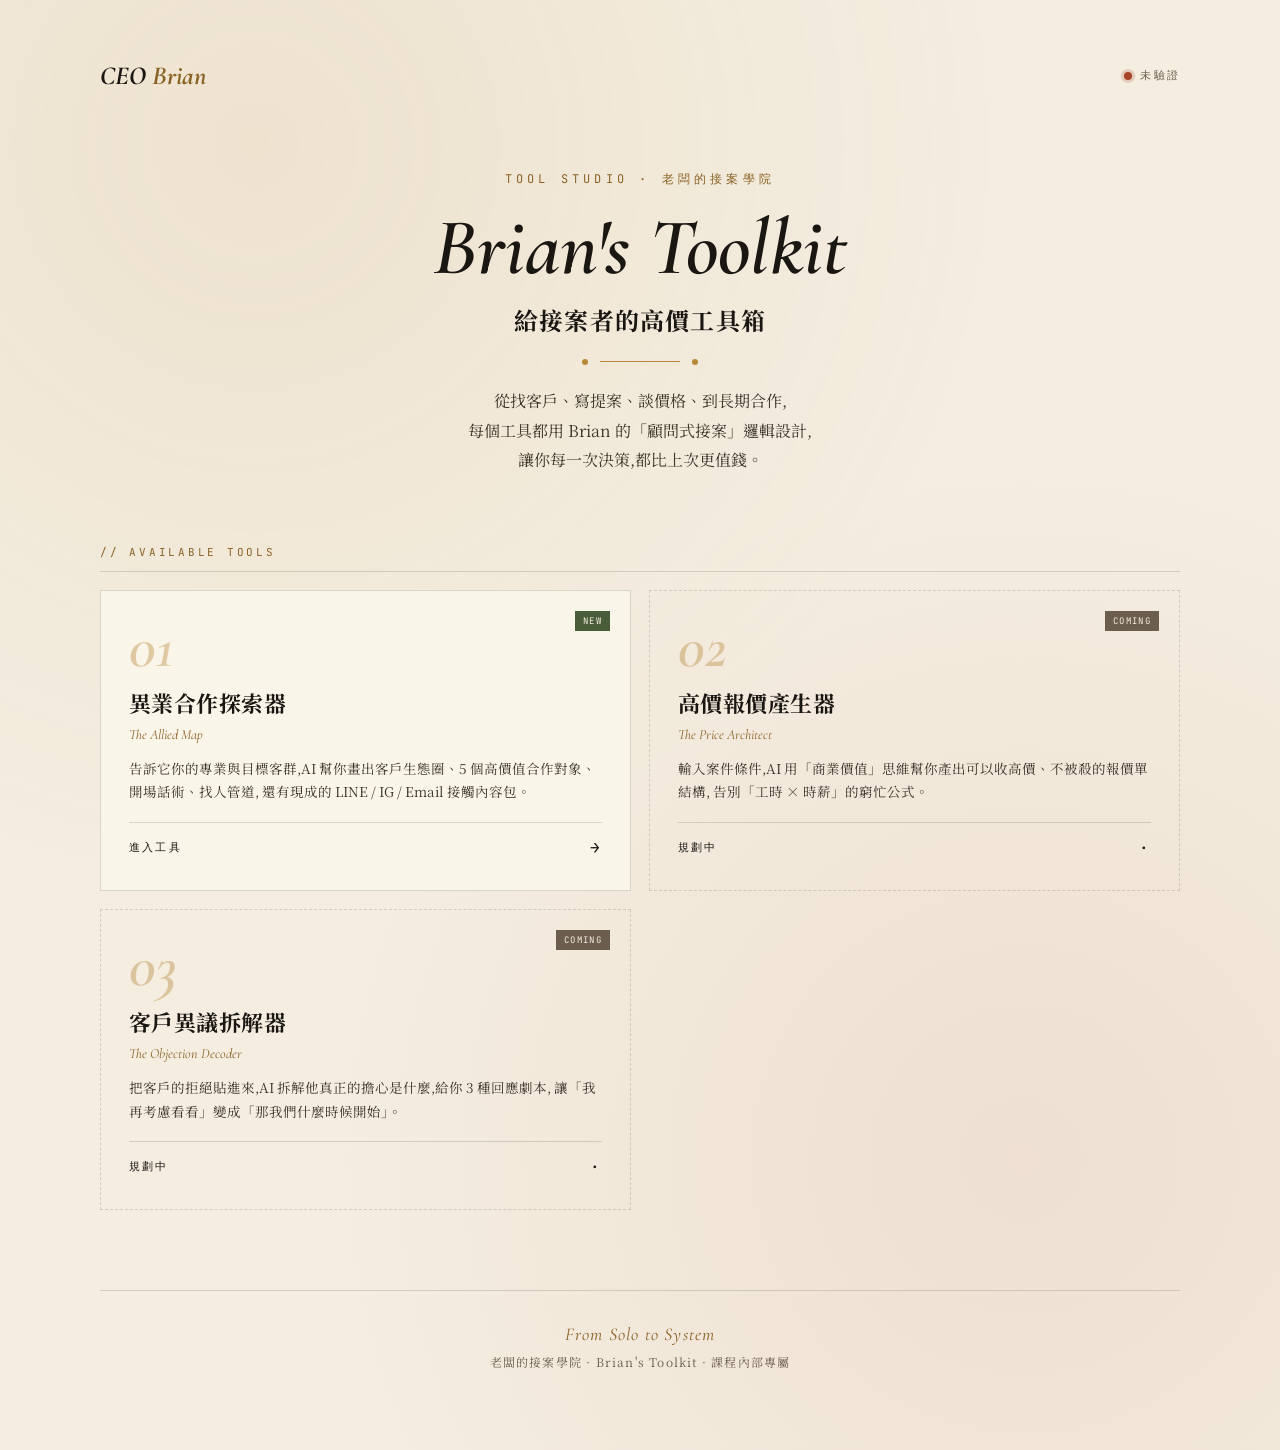
==== commit 0b165710: "Add files via upload" ====
--- a/index.html
+++ b/index.html
@@ -3,1363 +3,424 @@
 <head>
 <meta charset="UTF-8">
 <meta name="viewport" content="width=device-width, initial-scale=1.0">
-<title>異業合作探索器 · 老闆的接案學院</title>
+<meta name="robots" content="noindex, nofollow, noarchive, nosnippet, noimageindex">
+<meta name="googlebot" content="noindex, nofollow">
+<meta name="bingbot" content="noindex, nofollow">
+<title>Brian's Tool Studio · 老闆的接案學院</title>
 <style>
   @import url('https://fonts.googleapis.com/css2?family=Noto+Serif+TC:wght@400;500;700;900&family=Cormorant+Garamond:ital,wght@0,400;0,600;0,700;1,400;1,600&family=JetBrains+Mono:wght@400;500;700&display=swap');
 
   :root {
-    --ink: #1a1612;
-    --ink-soft: #3d342a;
-    --ink-mute: #6b5e4f;
-    --paper: #f4ede0;
-    --paper-deep: #ebe0cc;
-    --paper-card: #faf5e9;
-    --gold: #b8893a;
-    --gold-deep: #8a6224;
-    --rust: #a8442a;
-    --moss: #4a5d3a;
+    --ink: #1a1612; --ink-soft: #3d342a; --ink-mute: #6b5e4f;
+    --paper: #f4ede0; --paper-deep: #ebe0cc; --paper-card: #faf5e9;
+    --gold: #b8893a; --gold-deep: #8a6224; --rust: #a8442a; --moss: #4a5d3a;
     --line: rgba(26, 22, 18, 0.15);
   }
 
   * { box-sizing: border-box; margin: 0; padding: 0; }
   body { background: var(--paper); font-family: 'Noto Serif TC', serif; color: var(--ink); }
 
-  .ce-app {
+  .home {
     min-height: 100vh;
     background-image:
-      radial-gradient(circle at 20% 10%, rgba(184, 137, 58, 0.08) 0%, transparent 40%),
-      radial-gradient(circle at 80% 80%, rgba(168, 68, 42, 0.06) 0%, transparent 40%);
-  }
-
-  /* === Nav === */
-  .ce-nav {
-    background: var(--ink); color: var(--paper); padding: 14px 28px;
+      radial-gradient(circle at 20% 10%, rgba(184, 137, 58, 0.1) 0%, transparent 45%),
+      radial-gradient(circle at 80% 80%, rgba(168, 68, 42, 0.08) 0%, transparent 45%);
+    padding: 60px 24px 80px;
+  }
+
+  .home-container { max-width: 1080px; margin: 0 auto; }
+
+  /* === Hero === */
+  .home-nav {
     display: flex; justify-content: space-between; align-items: center;
-    flex-wrap: wrap; gap: 16px; border-bottom: 3px solid var(--gold);
-  }
-  .ce-nav-brand { display: flex; align-items: baseline; gap: 12px; }
-  .ce-nav-mark {
-    font-family: 'Cormorant Garamond', serif; font-style: italic;
-    font-size: 22px; color: var(--gold); font-weight: 600;
-  }
-  .ce-nav-title { font-size: 13px; letter-spacing: 0.15em; }
-  .ce-nav-actions { display: flex; gap: 8px; }
-  .ce-nav-btn {
-    background: transparent; border: 1px solid var(--paper); color: var(--paper);
-    padding: 8px 14px; font-family: 'JetBrains Mono', monospace;
-    font-size: 11px; letter-spacing: 0.1em; cursor: pointer; transition: all 0.2s;
-  }
-  .ce-nav-btn:hover { background: var(--gold); color: var(--ink); border-color: var(--gold); }
-
-  .ce-main { padding: 40px 24px 80px; }
-  .ce-container { max-width: 1100px; margin: 0 auto; }
-
-  /* === API Key 設定 Modal === */
-  .ce-modal-overlay {
+    margin-bottom: 80px; flex-wrap: wrap; gap: 16px;
+  }
+  .home-mark {
+    font-family: 'Cormorant Garamond', serif; font-style: italic;
+    font-size: 26px; color: var(--ink); font-weight: 700;
+  }
+  .home-mark .accent { color: var(--gold-deep); }
+  .home-status {
+    font-family: 'JetBrains Mono', monospace; font-size: 11px;
+    letter-spacing: 0.2em; color: var(--ink-mute); display: flex; align-items: center; gap: 8px;
+  }
+  .home-dot {
+    width: 8px; height: 8px; border-radius: 50%;
+    background: var(--moss); display: inline-block;
+    box-shadow: 0 0 0 3px rgba(74, 93, 58, 0.2);
+  }
+  .home-dot.locked { background: var(--rust); box-shadow: 0 0 0 3px rgba(168, 68, 42, 0.2); }
+
+  .home-hero { text-align: center; margin-bottom: 70px; }
+  .home-eyebrow {
+    font-family: 'JetBrains Mono', monospace; font-size: 12px;
+    letter-spacing: 0.35em; color: var(--gold-deep);
+    text-transform: uppercase; margin-bottom: 20px;
+  }
+  .home-title {
+    font-family: 'Cormorant Garamond', serif; font-style: italic;
+    font-size: clamp(48px, 7vw, 80px); font-weight: 600;
+    line-height: 1; margin-bottom: 14px;
+  }
+  .home-subtitle {
+    font-size: clamp(18px, 2.2vw, 24px);
+    font-weight: 700; letter-spacing: 0.05em; margin-bottom: 22px;
+  }
+  .home-divider {
+    width: 80px; height: 1px; background: var(--gold);
+    margin: 24px auto; position: relative;
+  }
+  .home-divider::before, .home-divider::after {
+    content: ''; position: absolute; top: 50%; width: 6px; height: 6px;
+    background: var(--gold); border-radius: 50%; transform: translateY(-50%);
+  }
+  .home-divider::before { left: -18px; }
+  .home-divider::after { right: -18px; }
+  .home-tagline {
+    font-size: 16px; color: var(--ink-soft); max-width: 580px;
+    margin: 0 auto; line-height: 1.85;
+  }
+
+  /* === 工具卡 === */
+  .home-section-title {
+    font-family: 'JetBrains Mono', monospace; font-size: 11px;
+    letter-spacing: 0.25em; color: var(--gold-deep);
+    text-transform: uppercase; margin-bottom: 18px;
+    padding-bottom: 12px; border-bottom: 1px solid var(--line);
+  }
+
+  .tools-grid {
+    display: grid; grid-template-columns: 1fr; gap: 18px;
+  }
+  @media (min-width: 720px) {
+    .tools-grid { grid-template-columns: repeat(2, 1fr); }
+  }
+
+  .tool-card {
+    background: var(--paper-card); border: 1px solid var(--line);
+    padding: 32px 28px; cursor: pointer; position: relative;
+    transition: all 0.25s cubic-bezier(0.2, 0.9, 0.3, 1);
+    text-decoration: none; color: inherit;
+    display: flex; flex-direction: column; min-height: 240px;
+  }
+  .tool-card:hover {
+    transform: translateY(-4px);
+    border-color: var(--gold);
+    box-shadow: 0 12px 32px rgba(0,0,0,0.08);
+  }
+  .tool-card.locked {
+    opacity: 0.55; cursor: default; pointer-events: auto;
+  }
+  .tool-card.locked:hover { transform: none; border-color: var(--line); box-shadow: none; }
+  .tool-card.coming {
+    background: transparent;
+    border: 1px dashed var(--line);
+    cursor: default;
+  }
+  .tool-card.coming:hover { transform: none; border-color: var(--line); box-shadow: none; }
+
+  .tool-num {
+    font-family: 'Cormorant Garamond', serif; font-style: italic;
+    font-size: 60px; font-weight: 600; color: var(--gold);
+    line-height: 0.8; margin-bottom: 16px; opacity: 0.4;
+  }
+  .tool-title {
+    font-size: 22px; font-weight: 700; margin-bottom: 8px;
+    letter-spacing: 0.02em;
+  }
+  .tool-en {
+    font-family: 'Cormorant Garamond', serif; font-style: italic;
+    font-size: 14px; color: var(--gold-deep); margin-bottom: 14px;
+  }
+  .tool-desc {
+    font-size: 13.5px; line-height: 1.75; color: var(--ink-soft);
+    margin-bottom: auto; padding-bottom: 18px;
+  }
+  .tool-cta {
+    font-family: 'JetBrains Mono', monospace; font-size: 11px;
+    letter-spacing: 0.2em; color: var(--ink); text-transform: uppercase;
+    padding-top: 14px; border-top: 1px solid var(--line);
+    display: flex; justify-content: space-between; align-items: center;
+  }
+  .tool-cta-arrow { font-size: 16px; transition: transform 0.2s; }
+  .tool-card:hover .tool-cta-arrow { transform: translateX(4px); }
+
+  .tool-badge {
+    position: absolute; top: 20px; right: 20px;
+    font-family: 'JetBrains Mono', monospace; font-size: 9px;
+    padding: 4px 8px; letter-spacing: 0.15em;
+    background: var(--ink); color: var(--paper);
+  }
+  .tool-badge.new { background: var(--moss); }
+  .tool-badge.soon { background: var(--ink-mute); }
+
+  /* === 密碼 Modal === */
+  .pw-overlay {
     position: fixed; inset: 0;
-    background: rgba(26, 22, 18, 0.85);
-    backdrop-filter: blur(4px);
+    background: rgba(26, 22, 18, 0.92);
+    backdrop-filter: blur(8px);
     display: none; align-items: center; justify-content: center;
     z-index: 1000; padding: 20px;
   }
-  .ce-modal-overlay.show { display: flex; }
-  .ce-modal {
-    background: var(--paper);
-    border: 3px solid var(--gold);
-    max-width: 540px; width: 100%;
-    padding: 36px;
+  .pw-overlay.show { display: flex; animation: fadeIn 0.2s; }
+  @keyframes fadeIn { from { opacity: 0; } to { opacity: 1; } }
+
+  .pw-card {
+    background: var(--paper); border: 3px solid var(--gold);
+    max-width: 460px; width: 100%; padding: 40px 36px;
     position: relative;
-    max-height: 90vh; overflow-y: auto;
-  }
-  .ce-modal-eyebrow {
+  }
+  .pw-eyebrow {
     font-family: 'JetBrains Mono', monospace; font-size: 11px;
-    letter-spacing: 0.25em; color: var(--gold-deep); margin-bottom: 12px;
-  }
-  .ce-modal-title {
-    font-family: 'Cormorant Garamond', serif; font-style: italic;
-    font-size: 30px; font-weight: 600; margin-bottom: 8px;
-  }
-  .ce-modal-cn { font-size: 16px; font-weight: 700; margin-bottom: 18px; }
-  .ce-modal-body { font-size: 14.5px; line-height: 1.85; color: var(--ink-soft); margin-bottom: 22px; }
-  .ce-modal-body strong { color: var(--ink); }
-  .ce-modal-body a { color: var(--gold-deep); text-decoration: underline; }
-  .ce-modal input {
-    width: 100%; padding: 14px; background: white;
+    letter-spacing: 0.25em; color: var(--gold-deep); margin-bottom: 14px;
+  }
+  .pw-title {
+    font-family: 'Cormorant Garamond', serif; font-style: italic;
+    font-size: 32px; font-weight: 600; margin-bottom: 8px;
+  }
+  .pw-cn { font-size: 16px; font-weight: 700; margin-bottom: 18px; }
+  .pw-desc {
+    font-size: 14px; line-height: 1.85; color: var(--ink-soft);
+    margin-bottom: 22px;
+  }
+  .pw-input {
+    width: 100%; padding: 14px 16px; background: white;
     border: 1px solid var(--line); font-family: 'JetBrains Mono', monospace;
-    font-size: 13px; margin-bottom: 14px;
-  }
-  .ce-modal input:focus { outline: none; border-color: var(--gold); }
-  .ce-modal-actions { display: flex; gap: 10px; }
-  .ce-modal-btn {
+    font-size: 16px; letter-spacing: 0.1em; margin-bottom: 14px;
+  }
+  .pw-input:focus { outline: none; border-color: var(--gold); }
+  .pw-error {
+    background: rgba(168, 68, 42, 0.1); color: var(--rust);
+    padding: 10px 14px; font-size: 13px; margin-bottom: 14px;
+    display: none;
+  }
+  .pw-error.show { display: block; }
+  .pw-actions { display: flex; gap: 10px; }
+  .pw-btn {
     flex: 1; padding: 14px; border: none; cursor: pointer;
-    font-family: 'Noto Serif TC', serif; font-size: 14px; font-weight: 700;
-    letter-spacing: 0.1em; transition: all 0.2s;
-  }
-  .ce-modal-btn.primary { background: var(--ink); color: var(--paper); }
-  .ce-modal-btn.primary:hover { background: var(--gold-deep); }
-  .ce-modal-btn.secondary { background: transparent; color: var(--ink); border: 1px solid var(--ink); }
-  .ce-modal-cost {
-    margin-top: 18px; padding: 12px 14px;
-    background: rgba(184, 137, 58, 0.08); border-left: 3px solid var(--gold);
-    font-size: 13px; color: var(--ink-soft); line-height: 1.6;
-  }
-
-  /* === 已存地圖 === */
-  .ce-saved-section { margin-bottom: 40px; }
-  .ce-saved-header {
-    display: flex; justify-content: space-between; align-items: baseline;
-    margin-bottom: 16px; padding-bottom: 12px; border-bottom: 1px solid var(--line);
-  }
-  .ce-saved-title { font-family: 'Cormorant Garamond', serif; font-size: 22px; font-style: italic; }
-  .ce-saved-count { font-family: 'JetBrains Mono', monospace; font-size: 11px; color: var(--ink-mute); letter-spacing: 0.15em; }
-  .ce-saved-grid { display: grid; grid-template-columns: repeat(auto-fill, minmax(260px, 1fr)); gap: 12px; }
-  .ce-saved-card {
-    background: var(--paper-card); border: 1px solid var(--line); padding: 16px 18px;
-    cursor: pointer; transition: all 0.2s; position: relative;
-  }
-  .ce-saved-card:hover { border-color: var(--gold); transform: translateY(-2px); box-shadow: 0 6px 16px rgba(0,0,0,0.06); }
-  .ce-saved-trade { font-size: 15px; font-weight: 700; margin-bottom: 4px; }
-  .ce-saved-target { font-size: 12.5px; color: var(--ink-mute); margin-bottom: 8px; line-height: 1.5; }
-  .ce-saved-meta { font-family: 'JetBrains Mono', monospace; font-size: 10px; color: var(--gold-deep); letter-spacing: 0.05em; text-transform: uppercase; }
-  .ce-saved-del {
-    position: absolute; top: 8px; right: 8px; background: transparent; border: none;
-    color: var(--ink-mute); cursor: pointer; font-size: 14px; padding: 4px 6px;
-    opacity: 0; transition: opacity 0.2s;
-  }
-  .ce-saved-card:hover .ce-saved-del { opacity: 1; }
-  .ce-saved-del:hover { color: var(--rust); }
-  .ce-empty-state { text-align: center; padding: 24px; color: var(--ink-mute); font-size: 13px; font-style: italic; border: 1px dashed var(--line); }
-
-  /* === 表單 === */
-  .ce-header { text-align: center; margin-bottom: 40px; }
-  .ce-eyebrow { font-family: 'JetBrains Mono', monospace; font-size: 11px; letter-spacing: 0.3em; color: var(--gold-deep); text-transform: uppercase; margin-bottom: 14px; }
-  .ce-title { font-family: 'Cormorant Garamond', 'Noto Serif TC', serif; font-size: clamp(38px, 5.5vw, 60px); font-weight: 600; font-style: italic; line-height: 1.05; margin-bottom: 10px; }
-  .ce-title-cn { font-size: clamp(20px, 2.5vw, 26px); font-weight: 700; letter-spacing: 0.05em; }
-  .ce-subtitle { font-size: 14.5px; color: var(--ink-soft); max-width: 540px; margin: 18px auto 0; line-height: 1.8; }
-  .ce-divider { width: 60px; height: 1px; background: var(--gold); margin: 22px auto; position: relative; }
-  .ce-divider::before, .ce-divider::after { content: ''; position: absolute; top: 50%; width: 5px; height: 5px; background: var(--gold); border-radius: 50%; transform: translateY(-50%); }
-  .ce-divider::before { left: -14px; } .ce-divider::after { right: -14px; }
-
-  .ce-form-card { background: var(--paper-card); border: 1px solid var(--line); padding: 36px; margin-bottom: 32px; position: relative; }
-  .ce-form-card::before { content: ''; position: absolute; top: 8px; left: 8px; right: 8px; bottom: 8px; border: 1px solid var(--line); pointer-events: none; }
-  .ce-form-grid { display: grid; grid-template-columns: 1fr; gap: 22px; position: relative; }
-  @media (min-width: 720px) { .ce-form-grid { grid-template-columns: 1fr 1fr; } .ce-form-grid .ce-full { grid-column: 1 / -1; } }
-  .ce-field label { display: block; font-family: 'JetBrains Mono', monospace; font-size: 11px; letter-spacing: 0.2em; text-transform: uppercase; color: var(--gold-deep); margin-bottom: 8px; font-weight: 500; }
-  .ce-field input, .ce-field textarea, .ce-field select {
-    width: 100%; padding: 13px 15px; background: var(--paper); border: 1px solid var(--line);
-    font-family: 'Noto Serif TC', serif; font-size: 15px; color: var(--ink); transition: border-color 0.2s, box-shadow 0.2s;
-  }
-  .ce-field textarea { min-height: 80px; resize: vertical; line-height: 1.6; }
-  .ce-field input:focus, .ce-field textarea:focus, .ce-field select:focus { outline: none; border-color: var(--gold); box-shadow: 0 0 0 3px rgba(184, 137, 58, 0.15); }
-  .ce-helper { font-size: 12px; color: var(--ink-mute); margin-top: 5px; font-style: italic; }
-  .ce-submit { margin-top: 28px; width: 100%; padding: 18px 32px; background: var(--ink); color: var(--paper); border: none; font-family: 'Noto Serif TC', serif; font-size: 16px; font-weight: 700; letter-spacing: 0.15em; cursor: pointer; transition: background 0.3s, transform 0.1s; }
-  .ce-submit:hover:not(:disabled) { background: var(--gold-deep); }
-  .ce-submit:active { transform: translateY(1px); }
-  .ce-submit:disabled { background: var(--ink-soft); cursor: not-allowed; opacity: 0.6; }
-
-  /* === 結果 === */
-  .ce-results { margin-top: 32px; }
-  .ce-loading { text-align: center; padding: 60px 20px; color: var(--ink-soft); }
-  .ce-loading-text { font-style: italic; font-size: 15px; margin-bottom: 20px; }
-  .ce-loading-bar { width: 220px; height: 2px; background: var(--line); margin: 0 auto; overflow: hidden; position: relative; }
-  .ce-loading-bar::after { content: ''; position: absolute; top: 0; left: 0; height: 100%; width: 40%; background: var(--gold); animation: ce-load 1.4s ease-in-out infinite; }
-  @keyframes ce-load { 0% { transform: translateX(-100%); } 100% { transform: translateX(350%); } }
-
-  .ce-result-toolbar {
-    display: flex; justify-content: space-between; align-items: center;
-    flex-wrap: wrap; gap: 12px; margin-bottom: 24px; padding: 14px 20px;
-    background: var(--ink); color: var(--paper);
-  }
-  .ce-result-info { font-size: 13px; line-height: 1.5; }
-  .ce-result-info strong { color: var(--gold); font-weight: 700; }
-  .ce-result-actions { display: flex; gap: 8px; }
-  .ce-action-btn { background: transparent; border: 1px solid var(--paper); color: var(--paper); padding: 7px 14px; font-family: 'JetBrains Mono', monospace; font-size: 11px; letter-spacing: 0.1em; cursor: pointer; transition: all 0.2s; }
-  .ce-action-btn:hover { background: var(--gold); color: var(--ink); border-color: var(--gold); }
-
-  .ce-result-section { margin-bottom: 44px; }
-  .ce-section-title { font-family: 'Cormorant Garamond', serif; font-size: 28px; font-style: italic; font-weight: 600; margin-bottom: 6px; }
-  .ce-section-cn { font-size: 16px; font-weight: 700; margin-bottom: 22px; padding-bottom: 10px; border-bottom: 2px solid var(--ink); display: inline-block; }
-  .ce-tier-grid { display: grid; grid-template-columns: 1fr; gap: 16px; }
-  @media (min-width: 720px) { .ce-tier-grid { grid-template-columns: repeat(3, 1fr); } }
-  .ce-tier-card { background: var(--paper-card); border: 1px solid var(--line); padding: 22px; }
-  .ce-tier-label { font-family: 'JetBrains Mono', monospace; font-size: 10px; letter-spacing: 0.25em; color: var(--gold-deep); text-transform: uppercase; margin-bottom: 6px; }
-  .ce-tier-name { font-size: 16px; font-weight: 700; margin-bottom: 12px; }
-  .ce-tier-desc { font-size: 13.5px; color: var(--ink-soft); line-height: 1.7; margin-bottom: 14px; }
-  .ce-tier-list { list-style: none; }
-  .ce-tier-list li { font-size: 13.5px; padding: 7px 0; border-bottom: 1px dashed var(--line); position: relative; padding-left: 16px; }
-  .ce-tier-list li::before { content: '◆'; position: absolute; left: 0; color: var(--gold); font-size: 8px; top: 11px; }
-  .ce-tier-list li:last-child { border-bottom: none; }
-
-  .ce-partner { background: var(--paper-card); border: 1px solid var(--line); margin-bottom: 18px; overflow: hidden; }
-  .ce-partner-header { padding: 18px 22px; background: var(--ink); color: var(--paper); display: flex; justify-content: space-between; align-items: center; flex-wrap: wrap; gap: 12px; }
-  .ce-partner-name { font-size: 17px; font-weight: 700; }
-  .ce-partner-tag { font-family: 'JetBrains Mono', monospace; font-size: 10px; letter-spacing: 0.2em; background: var(--gold); color: var(--ink); padding: 4px 10px; text-transform: uppercase; font-weight: 700; }
-  .ce-partner-body { padding: 22px; }
-  .ce-partner-row { display: grid; grid-template-columns: 130px 1fr; gap: 14px; padding: 11px 0; border-bottom: 1px solid var(--line); align-items: start; }
-  @media (max-width: 600px) { .ce-partner-row { grid-template-columns: 1fr; gap: 4px; } }
-  .ce-partner-row:last-child { border-bottom: none; }
-  .ce-partner-key { font-family: 'JetBrains Mono', monospace; font-size: 11px; letter-spacing: 0.15em; color: var(--gold-deep); text-transform: uppercase; padding-top: 2px; font-weight: 500; }
-  .ce-partner-val { font-size: 14.5px; line-height: 1.75; }
-  .ce-pitch-wrap { position: relative; }
-  .ce-pitch { background: var(--paper); border-left: 3px solid var(--gold); padding: 14px 18px; margin-top: 6px; font-style: italic; font-size: 14.5px; line-height: 1.85; color: var(--ink-soft); white-space: pre-wrap; }
-  .ce-copy-btn { margin-top: 8px; background: transparent; border: 1px solid var(--line); color: var(--ink-soft); padding: 5px 10px; font-family: 'JetBrains Mono', monospace; font-size: 10px; letter-spacing: 0.1em; cursor: pointer; transition: all 0.15s; }
-  .ce-copy-btn:hover { border-color: var(--gold); color: var(--gold-deep); }
-  .ce-copy-btn.copied { background: var(--moss); color: white; border-color: var(--moss); }
-  .ce-channels { display: flex; flex-wrap: wrap; gap: 8px; }
-  .ce-channel-pill { background: var(--paper); border: 1px solid var(--line); padding: 6px 12px; font-size: 13px; }
-
-  .ce-deep-row { grid-column: 1 / -1; padding-top: 18px !important; margin-top: 8px; border-top: 2px solid var(--ink) !important; border-bottom: none !important; background: rgba(184, 137, 58, 0.08); padding-left: 16px !important; padding-right: 16px !important; padding-bottom: 16px !important; }
-  .ce-deep-buttons { display: flex; flex-wrap: wrap; gap: 8px; margin-top: 8px; }
-  .ce-deep-btn { background: var(--paper); border: 1px solid var(--gold); color: var(--gold-deep); padding: 10px 14px; font-family: 'Noto Serif TC', serif; font-size: 13px; cursor: pointer; transition: all 0.2s; flex: 1 1 auto; min-width: 140px; }
-  .ce-deep-btn:hover:not(:disabled) { background: var(--gold); color: var(--ink); }
-  .ce-deep-btn[data-action="find-them"] { background: var(--ink); color: var(--paper); border-color: var(--ink); font-weight: 700; flex: 1 1 100%; }
-  .ce-deep-btn[data-action="find-them"]:hover:not(:disabled) { background: var(--gold-deep); color: var(--paper); border-color: var(--gold-deep); }
-  .ce-deep-btn[data-action="content-pack"] {
-    background: linear-gradient(135deg, rgba(184, 137, 58, 0.15) 0%, rgba(168, 68, 42, 0.1) 100%);
-    border-color: var(--rust); color: var(--rust); font-weight: 700; flex: 1 1 100%;
-  }
-  .ce-deep-btn[data-action="content-pack"]:hover:not(:disabled) {
-    background: var(--rust); color: white; border-color: var(--rust);
-  }
-  .ce-deep-btn:disabled { opacity: 0.5; cursor: not-allowed; }
-  .ce-deep-btn:disabled { opacity: 0.5; cursor: not-allowed; }
-  .ce-deep-result { margin-top: 16px; padding: 18px 20px; background: rgba(184, 137, 58, 0.06); border-left: 3px solid var(--gold-deep); font-size: 14.5px; line-height: 1.85; white-space: pre-wrap; display: none; }
-  .ce-deep-result.show { display: block; }
-
-  .ce-note { background: rgba(184, 137, 58, 0.1); border-left: 3px solid var(--gold); padding: 14px 18px; margin-bottom: 28px; font-size: 13.5px; color: var(--ink-soft); line-height: 1.7; }
-
-  /* === Brian's Note - 教練筆記 === */
-  .ce-brian-note {
-    background: var(--ink); color: var(--paper);
-    padding: 24px 26px; margin-bottom: 32px;
-    border-left: 4px solid var(--gold);
-    position: relative;
-  }
-  .ce-brian-note::before {
-    content: '"'; position: absolute; top: -10px; left: 16px;
-    font-family: 'Cormorant Garamond', serif; font-size: 80px;
-    color: var(--gold); line-height: 1; font-style: italic; opacity: 0.5;
-  }
-  .ce-brian-note-label {
-    font-family: 'JetBrains Mono', monospace; font-size: 10px;
-    letter-spacing: 0.25em; color: var(--gold); margin-bottom: 10px;
-    text-transform: uppercase; font-weight: 700;
-  }
-  .ce-brian-note-body {
-    font-family: 'Cormorant Garamond', 'Noto Serif TC', serif;
-    font-size: 16px; line-height: 1.85; font-style: italic;
-    color: var(--paper-deep);
-  }
-
-  /* === 教練觀念提醒 === */
-  .ce-insight {
-    margin-top: 10px; padding: 10px 12px;
-    background: rgba(184, 137, 58, 0.1);
-    border-left: 2px solid var(--gold);
-    font-size: 13px; line-height: 1.65;
-    color: var(--ink-soft); font-style: italic;
-  }
-
-  /* === 對話面板 === */
-  .ce-chat-overlay {
-    position: fixed; inset: 0;
-    background: rgba(26, 22, 18, 0.7);
-    backdrop-filter: blur(6px);
-    display: none; align-items: stretch; justify-content: flex-end;
-    z-index: 999;
-  }
-  .ce-chat-overlay.show { display: flex; animation: ce-fade-in 0.2s ease; }
-  @keyframes ce-fade-in { from { opacity: 0; } to { opacity: 1; } }
-
-  .ce-chat-panel {
-    width: 100%; max-width: 540px;
-    background: var(--paper); display: flex; flex-direction: column;
-    border-left: 3px solid var(--gold);
-    animation: ce-slide-in 0.3s cubic-bezier(0.2, 0.9, 0.3, 1);
-  }
-  @keyframes ce-slide-in { from { transform: translateX(100%); } to { transform: translateX(0); } }
-
-  .ce-chat-header {
-    padding: 20px 24px;
-    background: var(--ink); color: var(--paper);
-    display: flex; justify-content: space-between; align-items: flex-start;
-    gap: 12px; border-bottom: 2px solid var(--gold);
-  }
-  .ce-chat-eyebrow {
-    font-family: 'JetBrains Mono', monospace; font-size: 10px;
-    letter-spacing: 0.25em; color: var(--gold); margin-bottom: 4px;
-  }
-  .ce-chat-title {
-    font-family: 'Cormorant Garamond', serif; font-style: italic;
-    font-size: 22px; font-weight: 600;
-  }
-  .ce-chat-sub { font-size: 12px; color: var(--paper-deep); margin-top: 4px; opacity: 0.7; }
-  .ce-chat-close {
-    background: transparent; border: 1px solid var(--paper);
-    color: var(--paper); width: 32px; height: 32px;
-    cursor: pointer; font-size: 14px; flex-shrink: 0;
-  }
-  .ce-chat-close:hover { background: var(--gold); color: var(--ink); border-color: var(--gold); }
-
-  .ce-chat-messages {
-    flex: 1; overflow-y: auto; padding: 20px 24px;
-    display: flex; flex-direction: column; gap: 14px;
-  }
-  .ce-msg {
-    max-width: 85%; padding: 12px 16px;
-    font-size: 14.5px; line-height: 1.7;
-    white-space: pre-wrap; word-wrap: break-word;
-  }
-  .ce-msg-user {
-    align-self: flex-end;
-    background: var(--ink); color: var(--paper);
-    border-radius: 14px 14px 2px 14px;
-  }
-  .ce-msg-brian {
-    align-self: flex-start;
-    background: var(--paper-card); color: var(--ink);
-    border-left: 3px solid var(--gold);
-    border-radius: 0 14px 14px 14px;
-  }
-  .ce-msg-brian-label {
-    font-family: 'JetBrains Mono', monospace; font-size: 9px;
-    letter-spacing: 0.2em; color: var(--gold-deep); margin-bottom: 6px;
-    text-transform: uppercase;
-  }
-  .ce-msg-loading { font-style: italic; color: var(--ink-mute); }
-
-  .ce-chat-suggestions {
-    padding: 12px 24px; display: flex; flex-wrap: wrap; gap: 6px;
-    background: var(--paper-deep); border-top: 1px solid var(--line);
-  }
-  .ce-suggestion-chip {
-    background: var(--paper); border: 1px solid var(--line);
-    padding: 6px 10px; font-size: 12px; cursor: pointer;
-    font-family: 'Noto Serif TC', serif;
-    color: var(--ink-soft); transition: all 0.15s;
-  }
-  .ce-suggestion-chip:hover {
-    background: var(--gold); color: var(--ink); border-color: var(--gold);
-  }
-
-  .ce-chat-input-area {
-    padding: 14px 16px;
-    background: var(--paper);
-    border-top: 1px solid var(--line);
-    display: flex; gap: 8px;
-  }
-  .ce-chat-input-area textarea {
-    flex: 1; padding: 10px 12px;
-    background: var(--paper-card); border: 1px solid var(--line);
     font-family: 'Noto Serif TC', serif; font-size: 14px;
-    color: var(--ink); resize: none; line-height: 1.5;
-  }
-  .ce-chat-input-area textarea:focus { outline: none; border-color: var(--gold); }
-  .ce-chat-send {
-    background: var(--ink); color: var(--paper); border: none;
-    padding: 0 20px; cursor: pointer;
-    font-family: 'Noto Serif TC', serif; font-size: 14px; font-weight: 700;
-    letter-spacing: 0.1em; flex-shrink: 0;
-  }
-  .ce-chat-send:hover:not(:disabled) { background: var(--gold-deep); }
-  .ce-chat-send:disabled { opacity: 0.5; cursor: not-allowed; }
-
-  @media (max-width: 600px) {
-    .ce-chat-panel { max-width: 100%; }
-    .ce-chat-overlay { align-items: stretch; }
-  }
-
-  /* LINE 一對一按鈕 - 綠色強調 */
-  .ce-deep-line-btn {
-    background: #06C755 !important;
-    border-color: #06C755 !important;
-    color: white !important;
-    flex: 1 1 100% !important;
-    font-weight: 700;
-    text-decoration: none !important;
-    text-align: center;
-    display: inline-flex !important;
-    align-items: center;
-    justify-content: center;
-  }
-  .ce-deep-line-btn:hover {
-    background: #05a847 !important;
-    border-color: #05a847 !important;
-    transform: translateY(-1px);
-    box-shadow: 0 4px 12px rgba(6, 199, 85, 0.3);
-  }
-
-  /* 聊天按鈕特殊樣式 */
-  .ce-deep-chat-btn {
-    background: rgba(74, 93, 58, 0.1) !important;
-    border-color: var(--moss) !important;
-    color: var(--moss) !important;
-    flex: 1 1 100% !important;
-    font-weight: 700;
-  }
-  .ce-deep-chat-btn:hover:not(:disabled) {
-    background: var(--moss) !important;
-    color: white !important;
-    border-color: var(--moss) !important;
-  }
-  .ce-error { background: rgba(168, 68, 42, 0.1); border-left: 3px solid var(--rust); padding: 16px 20px; color: var(--rust); font-size: 14px; }
-
-  .ce-footer { text-align: center; margin-top: 60px; padding-top: 28px; border-top: 1px solid var(--line); font-size: 12px; color: var(--ink-mute); letter-spacing: 0.1em; }
-  .ce-footer-mark { font-family: 'Cormorant Garamond', serif; font-style: italic; font-size: 16px; color: var(--gold-deep); margin-bottom: 6px; }
-
-  @media print {
-    .ce-nav, .ce-form-card, .ce-saved-section, .ce-result-toolbar, .ce-deep-buttons, .ce-copy-btn { display: none !important; }
-    .ce-app { background: white; padding: 0; }
-    .ce-partner { page-break-inside: avoid; }
-  }
-  .ce-hidden { display: none !important; }
+    font-weight: 700; letter-spacing: 0.1em; transition: all 0.2s;
+  }
+  .pw-btn.primary { background: var(--ink); color: var(--paper); }
+  .pw-btn.primary:hover { background: var(--gold-deep); }
+  .pw-btn.secondary {
+    background: transparent; color: var(--ink-mute);
+    border: 1px solid var(--line);
+  }
+  .pw-btn.secondary:hover { color: var(--ink); border-color: var(--ink); }
+  .pw-help {
+    margin-top: 18px; padding-top: 14px; border-top: 1px solid var(--line);
+    font-size: 12px; color: var(--ink-mute); line-height: 1.7;
+  }
+  .pw-help a { color: var(--gold-deep); text-decoration: underline; }
+
+  /* === 頁腳 === */
+  .home-footer {
+    text-align: center; margin-top: 80px; padding-top: 32px;
+    border-top: 1px solid var(--line); font-size: 12px;
+    color: var(--ink-mute); letter-spacing: 0.1em;
+  }
+  .home-footer-mark {
+    font-family: 'Cormorant Garamond', serif; font-style: italic;
+    font-size: 18px; color: var(--gold-deep); margin-bottom: 8px;
+  }
 </style>
 </head>
 <body>
-<div class="ce-app">
-
-  <!-- 對話面板 -->
-  <div class="ce-chat-overlay" id="ce-chat-overlay">
-    <div class="ce-chat-panel">
-      <div class="ce-chat-header">
-        <div>
-          <div class="ce-chat-eyebrow">CHAT WITH BRIAN</div>
-          <div class="ce-chat-title" id="ce-chat-title">跟教練聊聊這個對象</div>
-          <div class="ce-chat-sub" id="ce-chat-sub"></div>
+
+<div class="home">
+  <div class="home-container">
+
+    <!-- 頂部導航 -->
+    <nav class="home-nav">
+      <div class="home-mark">CEO <span class="accent">Brian</span></div>
+      <div class="home-status" id="ce-status">
+        <span class="home-dot locked" id="ce-status-dot"></span>
+        <span id="ce-status-text">未驗證</span>
+      </div>
+    </nav>
+
+    <!-- Hero -->
+    <header class="home-hero">
+      <div class="home-eyebrow">Tool Studio · 老闆的接案學院</div>
+      <h1 class="home-title">Brian's Toolkit</h1>
+      <div class="home-subtitle">給接案者的高價工具箱</div>
+      <div class="home-divider"></div>
+      <p class="home-tagline">
+        從找客戶、寫提案、談價格、到長期合作,<br/>
+        每個工具都用 Brian 的「顧問式接案」邏輯設計,<br/>
+        讓你每一次決策,都比上次更值錢。
+      </p>
+    </header>
+
+    <!-- 工具列表 -->
+    <section>
+      <div class="home-section-title">// AVAILABLE TOOLS</div>
+      <div class="tools-grid">
+
+        <!-- 合作探索器(可用) -->
+        <a href="#" class="tool-card" data-tool="collab" data-href="tools/collab.html">
+          <span class="tool-badge new">NEW</span>
+          <div class="tool-num">01</div>
+          <div class="tool-title">異業合作探索器</div>
+          <div class="tool-en">The Allied Map</div>
+          <div class="tool-desc">
+            告訴它你的專業與目標客群,AI 幫你畫出客戶生態圈、5 個高價值合作對象、開場話術、找人管道,
+            還有現成的 LINE / IG / Email 接觸內容包。
+          </div>
+          <div class="tool-cta">
+            <span>進入工具</span>
+            <span class="tool-cta-arrow">→</span>
+          </div>
+        </a>
+
+        <!-- 預留位 1 -->
+        <div class="tool-card coming">
+          <span class="tool-badge soon">COMING</span>
+          <div class="tool-num">02</div>
+          <div class="tool-title">高價報價產生器</div>
+          <div class="tool-en">The Price Architect</div>
+          <div class="tool-desc">
+            輸入案件條件,AI 用「商業價值」思維幫你產出可以收高價、不被殺的報價單結構,
+            告別「工時 × 時薪」的窮忙公式。
+          </div>
+          <div class="tool-cta">
+            <span>規劃中</span>
+            <span class="tool-cta-arrow">·</span>
+          </div>
         </div>
-        <button class="ce-chat-close" id="ce-chat-close" aria-label="關閉">✕</button>
+
+        <!-- 預留位 2 -->
+        <div class="tool-card coming">
+          <span class="tool-badge soon">COMING</span>
+          <div class="tool-num">03</div>
+          <div class="tool-title">客戶異議拆解器</div>
+          <div class="tool-en">The Objection Decoder</div>
+          <div class="tool-desc">
+            把客戶的拒絕貼進來,AI 拆解他真正的擔心是什麼,給你 3 種回應劇本,
+            讓「我再考慮看看」變成「那我們什麼時候開始」。
+          </div>
+          <div class="tool-cta">
+            <span>規劃中</span>
+            <span class="tool-cta-arrow">·</span>
+          </div>
+        </div>
+
       </div>
-      <div class="ce-chat-messages" id="ce-chat-messages"></div>
-      <div class="ce-chat-suggestions" id="ce-chat-suggestions"></div>
-      <form class="ce-chat-input-area" id="ce-chat-form">
-        <textarea id="ce-chat-input" placeholder="例如:他說沒預算怎麼辦?他要分潤 50% 太多怎麼回?" rows="2"></textarea>
-        <button type="submit" class="ce-chat-send" id="ce-chat-send">送出</button>
-      </form>
+    </section>
+
+    <!-- 頁腳 -->
+    <footer class="home-footer">
+      <div class="home-footer-mark">From Solo to System</div>
+      <div>老闆的接案學院 · Brian's Toolkit · 課程內部專屬</div>
+    </footer>
+
+  </div>
+</div>
+
+<!-- 密碼 Modal -->
+<div class="pw-overlay" id="pw-overlay">
+  <div class="pw-card">
+    <div class="pw-eyebrow">MEMBERS ONLY</div>
+    <div class="pw-title">Verification</div>
+    <div class="pw-cn">學員專屬,請輸入本期通行碼</div>
+    <div class="pw-desc">
+      這是老闆的接案學院的學員專屬工具。<br/>
+      請輸入本期通行碼,驗證後 7 天內不用再輸入。
+    </div>
+    <input type="password" id="pw-input" class="pw-input" placeholder="本期通行碼" autocomplete="off" autofocus />
+    <div class="pw-error" id="pw-error">通行碼不正確,請聯絡客服取得本期密碼</div>
+    <div class="pw-actions">
+      <button class="pw-btn secondary" id="pw-cancel">取消</button>
+      <button class="pw-btn primary" id="pw-submit">驗證進入</button>
+    </div>
+    <div class="pw-help">
+      還沒有通行碼?<br/>
+      請<a href="https://lin.ee/9Ba3XjY" target="_blank">加 Brian 的 LINE</a>申請學員資格。
     </div>
   </div>
-
-  <!-- API Key Modal -->
-  <div class="ce-modal-overlay" id="ce-key-modal">
-    <div class="ce-modal">
-      <div class="ce-modal-eyebrow">FIRST-TIME SETUP</div>
-      <div class="ce-modal-title">Connect Your Brain</div>
-      <div class="ce-modal-cn">第一次使用,請設定你的 AI 大腦</div>
-      <div class="ce-modal-body">
-        這個工具用 <strong>Anthropic Claude AI</strong> 來幫你產出策略地圖。<br/>
-        為了保護你的資料和費用,你需要使用<strong>自己的 API Key</strong>。<br/><br/>
-
-        <strong>申請步驟(一次性,5 分鐘):</strong><br/>
-        1. 到 <a href="https://console.anthropic.com" target="_blank">console.anthropic.com</a> 註冊帳號<br/>
-        2. 左側選單 → <strong>API Keys</strong> → Create Key<br/>
-        3. 複製產生的 Key(以 sk-ant- 開頭)貼到下面<br/>
-        4. 在 Billing 充值最低 5 美金即可開始用
-      </div>
-      <input type="password" id="ce-api-key" placeholder="sk-ant-api03-xxxxxxxxxxxxxxxxx" autocomplete="off" />
-      <div class="ce-modal-actions">
-        <button class="ce-modal-btn primary" id="ce-key-save">儲存並開始</button>
-      </div>
-      <div class="ce-modal-cost">
-        <strong>費用估算:</strong>每產一張地圖約 NT$1,深挖一次約 NT$0.5。
-        Key 只存在你瀏覽器,不會傳到任何第三方。隨時可在右上角「設定」更換。
-      </div>
-    </div>
-  </div>
-
-  <!-- Nav -->
-  <nav class="ce-nav">
-    <div class="ce-nav-brand">
-      <div class="ce-nav-mark">CEO Brian</div>
-      <div class="ce-nav-title">老闆的接案學院 · 異業合作探索器</div>
-    </div>
-    <div class="ce-nav-actions">
-      <button class="ce-nav-btn" id="ce-settings-btn">設定 API Key</button>
-      <button class="ce-nav-btn" id="ce-new-btn">+ 新地圖</button>
-    </div>
-  </nav>
-
-  <main class="ce-main">
-    <div class="ce-container">
-
-      <section class="ce-saved-section" id="ce-saved-section">
-        <div class="ce-saved-header">
-          <div class="ce-saved-title">My Saved Maps</div>
-          <div class="ce-saved-count" id="ce-saved-count">0 STORED</div>
-        </div>
-        <div id="ce-saved-list"></div>
-      </section>
-
-      <div id="ce-form-page">
-        <header class="ce-header">
-          <div class="ce-eyebrow">For Pros · Not Cold Calls</div>
-          <h1 class="ce-title">The Allied Map</h1>
-          <div class="ce-title-cn">異業合作地圖</div>
-          <div class="ce-divider"></div>
-          <p class="ce-subtitle">
-            告訴我你做什麼、想接誰,<br/>
-            AI 用 Brian 的「顧問式合作」邏輯,<br/>
-            幫你畫出一張「讓案源主動來」的策略地圖。
-          </p>
-        </header>
-
-        <section class="ce-form-card">
-          <form id="ce-form" class="ce-form-grid">
-            <div class="ce-field">
-              <label for="ce-trade">你的專業</label>
-              <input type="text" id="ce-trade" placeholder="例如:商業空間室內設計" required />
-              <div class="ce-helper">越具體越好,「設計」太廣,「住宅軟裝設計」更好</div>
-            </div>
-            <div class="ce-field">
-              <label for="ce-target">你的理想客戶</label>
-              <input type="text" id="ce-target" placeholder="例如:30-50 歲新成屋屋主" required />
-            </div>
-            <div class="ce-field">
-              <label for="ce-region">經營區域</label>
-              <select id="ce-region">
-                <option value="台灣全區">台灣全區</option>
-                <option value="北部">北部(雙北、桃竹)</option>
-                <option value="中部">中部(中彰投)</option>
-                <option value="南部">南部(嘉南高屏)</option>
-                <option value="東部">東部與離島</option>
-              </select>
-            </div>
-            <div class="ce-field">
-              <label for="ce-price">案件平均報價區間</label>
-              <select id="ce-price">
-                <option value="一萬以下">一萬以下</option>
-                <option value="一萬到五萬">一萬到五萬</option>
-                <option value="五萬到二十萬" selected>五萬到二十萬</option>
-                <option value="二十萬到一百萬">二十萬到一百萬</option>
-                <option value="一百萬以上">一百萬以上</option>
-              </select>
-            </div>
-            <div class="ce-field ce-full">
-              <label for="ce-strength">你的差異化優勢(可選填)</label>
-              <textarea id="ce-strength" placeholder="例如:擅長日系極簡風、會幫客戶做完整品牌規劃、交期穩定..."></textarea>
-              <div class="ce-helper">填寫這欄會讓「合作提案話術」更有殺傷力</div>
-            </div>
-            <button type="submit" class="ce-submit" id="ce-submit-btn">
-              產生合作地圖 →
-            </button>
-          </form>
-        </section>
-      </div>
-
-      <section class="ce-results" id="ce-results"></section>
-
-      <footer class="ce-footer">
-        <div class="ce-footer-mark">From Solo to System</div>
-        <div>老闆的接案學院 · 異業合作探索器 · 課程內部工具</div>
-      </footer>
-    </div>
-  </main>
 </div>
 
+<script src="js/auth.js"></script>
 <script>
 (function() {
-  const STORAGE_KEY_API = 'ce_anthropic_api_key';
-  const STORAGE_KEY_MAPS = 'ce_collab_maps';
-  let currentMapId = null;
-
-  const form = document.getElementById('ce-form');
-  const formPage = document.getElementById('ce-form-page');
-  const resultsEl = document.getElementById('ce-results');
-  const submitBtn = document.getElementById('ce-submit-btn');
-  const savedListEl = document.getElementById('ce-saved-list');
-  const savedCountEl = document.getElementById('ce-saved-count');
-  const newBtn = document.getElementById('ce-new-btn');
-  const settingsBtn = document.getElementById('ce-settings-btn');
-  const keyModal = document.getElementById('ce-key-modal');
-  const keyInput = document.getElementById('ce-api-key');
-  const keySaveBtn = document.getElementById('ce-key-save');
-
-  // === API Key 管理 ===
-  function getApiKey() {
-    try { return localStorage.getItem(STORAGE_KEY_API) || ''; } catch (e) { return ''; }
-  }
-  function setApiKey(key) {
-    try { localStorage.setItem(STORAGE_KEY_API, key); } catch (e) {}
-  }
-  function showKeyModal() {
-    keyInput.value = getApiKey();
-    keyModal.classList.add('show');
-  }
-  function hideKeyModal() { keyModal.classList.remove('show'); }
-
-  settingsBtn.addEventListener('click', showKeyModal);
-  keySaveBtn.addEventListener('click', () => {
-    const key = keyInput.value.trim();
-    if (!key.startsWith('sk-ant-')) {
-      alert('API Key 格式不對,應該以 sk-ant- 開頭');
-      return;
+  const auth = window.BrianAuth;
+  const statusDot = document.getElementById('ce-status-dot');
+  const statusText = document.getElementById('ce-status-text');
+  const overlay = document.getElementById('pw-overlay');
+  const input = document.getElementById('pw-input');
+  const errorEl = document.getElementById('pw-error');
+  const submitBtn = document.getElementById('pw-submit');
+  const cancelBtn = document.getElementById('pw-cancel');
+
+  let pendingHref = null;
+
+  // 更新右上角狀態指示
+  function updateStatus() {
+    if (auth.isVerified()) {
+      statusDot.classList.remove('locked');
+      const days = auth.daysRemaining();
+      statusText.textContent = `已驗證 · 剩 ${days} 天`;
+    } else {
+      statusDot.classList.add('locked');
+      statusText.textContent = '未驗證';
     }
-    setApiKey(key);
-    hideKeyModal();
+  }
+
+  function openPasswordModal(href) {
+    pendingHref = href;
+    input.value = '';
+    errorEl.classList.remove('show');
+    overlay.classList.add('show');
+    setTimeout(() => input.focus(), 100);
+  }
+
+  function closeModal() {
+    overlay.classList.remove('show');
+    pendingHref = null;
+  }
+
+  function trySubmit() {
+    const pw = input.value.trim();
+    if (auth.verify(pw)) {
+      updateStatus();
+      if (pendingHref) {
+        window.location.href = pendingHref;
+      } else {
+        closeModal();
+      }
+    } else {
+      errorEl.classList.add('show');
+      input.select();
+    }
+  }
+
+  submitBtn.addEventListener('click', trySubmit);
+  cancelBtn.addEventListener('click', closeModal);
+  input.addEventListener('keydown', (e) => {
+    if (e.key === 'Enter') trySubmit();
+    if (e.key === 'Escape') closeModal();
   });
-
-  // === 地圖儲存 (用 localStorage) ===
-  function loadAllMaps() {
-    try {
-      return JSON.parse(localStorage.getItem(STORAGE_KEY_MAPS) || '{}');
-    } catch (e) { return {}; }
-  }
-  function saveAllMaps(maps) {
-    try { localStorage.setItem(STORAGE_KEY_MAPS, JSON.stringify(maps)); } catch (e) {}
-  }
-  function saveMap(id, record) {
-    const maps = loadAllMaps();
-    maps[id] = record;
-    saveAllMaps(maps);
-  }
-  function deleteMap(id) {
-    const maps = loadAllMaps();
-    delete maps[id];
-    saveAllMaps(maps);
-    loadSavedList();
-    if (currentMapId === id) {
-      showFormPage();
-      currentMapId = null;
-    }
-  }
-  function loadMap(id) {
-    return loadAllMaps()[id] || null;
-  }
-
-  function loadSavedList() {
-    const maps = loadAllMaps();
-    const records = Object.values(maps).sort((a, b) => b.createdAt - a.createdAt);
-    savedCountEl.textContent = `${records.length} STORED`;
-
-    if (records.length === 0) {
-      savedListEl.innerHTML = `<div class="ce-empty-state">尚未儲存任何合作地圖。產生第一張後會自動存在這裡。</div>`;
-      return;
-    }
-
-    savedListEl.innerHTML = `
-      <div class="ce-saved-grid">
-        ${records.map(r => `
-          <div class="ce-saved-card" data-id="${r.id}">
-            <button class="ce-saved-del" data-del="${r.id}" title="刪除">✕</button>
-            <div class="ce-saved-trade">${escapeHtml(r.input.trade)}</div>
-            <div class="ce-saved-target">→ ${escapeHtml(r.input.target)}</div>
-            <div class="ce-saved-meta">${formatDate(r.createdAt)} · ${escapeHtml(r.input.region)}</div>
-          </div>
-        `).join('')}
-      </div>
-    `;
-
-    savedListEl.querySelectorAll('.ce-saved-card').forEach(card => {
-      card.addEventListener('click', (e) => {
-        if (e.target.closest('.ce-saved-del')) return;
-        const id = card.dataset.id;
-        const record = loadMap(id);
-        if (record) { currentMapId = id; hideFormPage(); renderResults(record); }
-      });
+  overlay.addEventListener('click', (e) => {
+    if (e.target === overlay) closeModal();
+  });
+
+  // 工具卡片點擊
+  document.querySelectorAll('.tool-card[data-tool]').forEach(card => {
+    card.addEventListener('click', (e) => {
+      e.preventDefault();
+      const href = card.dataset.href;
+      if (auth.isVerified()) {
+        window.location.href = href;
+      } else {
+        openPasswordModal(href);
+      }
     });
-    savedListEl.querySelectorAll('[data-del]').forEach(btn => {
-      btn.addEventListener('click', (e) => {
-        e.stopPropagation();
-        if (confirm('確定刪除這份合作地圖?')) deleteMap(btn.dataset.del);
-      });
-    });
-  }
-
-  function formatDate(ts) {
-    const d = new Date(ts);
-    return `${d.getMonth()+1}/${d.getDate()}`;
-  }
-
-  // === 介面切換 ===
-  function showFormPage() {
-    formPage.classList.remove('ce-hidden');
-    resultsEl.innerHTML = '';
-    window.scrollTo({ top: 0, behavior: 'smooth' });
-  }
-  function hideFormPage() { formPage.classList.add('ce-hidden'); }
-
-  newBtn.addEventListener('click', () => {
-    showFormPage();
-    form.reset();
-    document.getElementById('ce-price').value = '五萬到二十萬';
-    document.getElementById('ce-region').value = '台灣全區';
-    currentMapId = null;
   });
 
-  // === 表單送出 ===
-  form.addEventListener('submit', async (e) => {
-    e.preventDefault();
-    if (!getApiKey()) { showKeyModal(); return; }
-
-    const input = collectInput();
-    if (!input.trade || !input.target) return;
-
-    submitBtn.disabled = true;
-    submitBtn.textContent = '正在繪製合作地圖...';
-    showLoading();
-
-    try {
-      const data = await generateMap(input);
-      const mapId = 'map_' + Date.now();
-      const record = { id: mapId, input, data, createdAt: Date.now() };
-      saveMap(mapId, record);
-      currentMapId = mapId;
-      renderResults(record);
-      loadSavedList();
-    } catch (err) {
-      console.error(err);
-      resultsEl.innerHTML = `<div class="ce-error">產生失敗:${escapeHtml(err.message)}<br/>如果是 401/403 錯誤,請檢查 API Key 是否正確、Anthropic 帳戶是否有餘額。</div>`;
-    } finally {
-      submitBtn.disabled = false;
-      submitBtn.textContent = '產生合作地圖 →';
-    }
-  });
-
-  function collectInput() {
-    return {
-      trade: document.getElementById('ce-trade').value.trim(),
-      target: document.getElementById('ce-target').value.trim(),
-      region: document.getElementById('ce-region').value,
-      price: document.getElementById('ce-price').value,
-      strength: document.getElementById('ce-strength').value.trim()
-    };
-  }
-
-  function showLoading() {
-    resultsEl.innerHTML = `
-      <div class="ce-loading">
-        <div class="ce-loading-text">AI 正在分析你的專業生態圈,找出合作機會...</div>
-        <div class="ce-loading-bar"></div>
-      </div>
-    `;
-  }
-
-  // === 呼叫 Anthropic API ===
-  async function generateMap(input) {
-    const prompt = buildMainPrompt(input);
-    return await callClaude(prompt, true);
-  }
-
-  async function callClaude(prompt, parseJson, maxTokens) {
-    const apiKey = getApiKey();
-    if (!apiKey) throw new Error('尚未設定 API Key');
-
-    const response = await fetch('https://api.anthropic.com/v1/messages', {
-      method: 'POST',
-      headers: {
-        'Content-Type': 'application/json',
-        'x-api-key': apiKey,
-        'anthropic-version': '2023-06-01',
-        'anthropic-dangerous-direct-browser-access': 'true'
-      },
-      body: JSON.stringify({
-        model: 'claude-sonnet-4-20250514',
-        max_tokens: maxTokens || 4000,
-        messages: [{ role: 'user', content: prompt }]
-      })
-    });
-
-    if (!response.ok) {
-      const errBody = await response.text();
-      throw new Error(`API ${response.status}: ${errBody.substring(0, 150)}`);
-    }
-
-    const data = await response.json();
-    let text = data.content.map(b => b.text || '').join('').trim();
-
-    if (parseJson) {
-      text = text.replace(/^```json\s*/i, '').replace(/```\s*$/, '').trim();
-      return JSON.parse(text);
-    }
-    return text;
-  }
-
-  function buildMainPrompt(input) {
-    return `你是 Brian(老闆的接案學院創辦人),一位 13 年資歷的接案教練,專門教接案者用「顧問式談單」做高價長期合作。
-
-請用你的方法論,為以下接案者繪製一張「異業合作地圖」:
-
-【接案者資料】
-- 專業:${input.trade}
-- 理想客戶:${input.target}
-- 經營區域:${input.region}
-- 案件報價區間:${input.price}
-- 差異化優勢:${input.strength || '(未填寫,請用一般通用建議)'}
-
-請輸出一個 JSON 物件,結構如下,只回傳 JSON 不要任何其他文字(不要 markdown code fence):
-
-{
-  "brian_note": "用 Brian 的口吻,寫一段 100-150 字的「策略註解」,告訴這位接案者:我為什麼這樣畫這張地圖、你應該優先看哪幾個區塊、最大的盲點是什麼。要有教練在面對面講話的感覺,不要寫成說明書。",
-  "ecosystem": {
-    "summary": "一段話描述這個專業的客戶生態圈,誰在客戶之前接觸到他、誰跟你並肩、誰在你之後",
-    "upstream": {
-      "label": "上游夥伴(客戶在找你之前會接觸的角色)",
-      "description": "為什麼他們是好的合作對象",
-      "partners": ["夥伴角色 1", "夥伴角色 2", "夥伴角色 3"]
-    },
-    "parallel": { "label": "...", "description": "...", "partners": ["...", "...", "..."] },
-    "downstream": { "label": "...", "description": "...", "partners": ["...", "...", "..."] }
-  },
-  "top_partners": [
-    {
-      "name": "具體合作對象(例如:在地獨立咖啡店、社區型房仲店長)",
-      "tier": "上游 / 平行 / 下游",
-      "why": "為什麼這是高價值合作對象,2-3 句",
-      "brian_insight": "用 Brian 的口吻,寫一句 30-50 字的「教練觀念提醒」,點出這個對象背後的接案邏輯。例如:『會找豪宅房仲不是因為他有客戶名單,而是因為他每天都在跟你的目標客群聊天,他的一句推薦勝過你 100 張名片。』",
-      "value_to_them": "你能幫他賺到什麼或省到什麼(不是你想要什麼)",
-      "value_to_you": "他能帶給你的是什麼類型的案源",
-      "pitch": "一段可以直接用的合作開場提案(口語、不油、像顧問不像業務,70-120 字)",
-      "channels": ["在哪找 1", "在哪找 2", "在哪找 3"]
-    }
-  ]
-}
-
-請給出 5 個 top_partners,至少涵蓋上游、平行、下游各一個。
-所有內容用繁體中文,使用台灣慣用的商業詞彙。
-pitch 不要寫成業務話術,要像 Brian 教的顧問式提問——先理解對方的痛點,再連結到你能提供的價值。
-channels 要寫實際的管道(例如:商會、Facebook 社團類型、產業活動、實體店家拜訪、LinkedIn),不要寫「打電話」或「買名單」。
-brian_insight 要像教練在你耳邊講悄悄話,點破核心、不講廢話。`;
-  }
-
-  // === 渲染結果 ===
-  function renderResults(record) {
-    hideFormPage();
-    const eco = record.data.ecosystem || {};
-    const partners = record.data.top_partners || [];
-    const input = record.input;
-
-    resultsEl.innerHTML = `
-      <div class="ce-result-toolbar">
-        <div class="ce-result-info"><strong>${escapeHtml(input.trade)}</strong> · 目標客戶:${escapeHtml(input.target)} · ${escapeHtml(input.region)}</div>
-        <div class="ce-result-actions">
-          <button class="ce-action-btn" id="ce-print-btn">列印 / 存 PDF</button>
-          <button class="ce-action-btn" id="ce-back-btn">+ 新地圖</button>
-        </div>
-      </div>
-      <div class="ce-note">
-        以下是 AI 根據你的條件、用顧問思維產生的合作策略地圖。<br/>
-        建議:先挑 1-2 個最容易接觸的對象,從一場面對面咖啡開始,不要一次全打。
-      </div>
-      ${record.data.brian_note ? `
-        <div class="ce-brian-note">
-          <div class="ce-brian-note-label">教練筆記 · BRIAN'S NOTE</div>
-          <div class="ce-brian-note-body">${escapeHtml(record.data.brian_note)}</div>
-        </div>
-      ` : ''}
-      <div class="ce-result-section">
-        <div class="ce-section-title">Your Ecosystem</div>
-        <div class="ce-section-cn">客戶生態圈總覽</div>
-        <p style="line-height: 1.9; font-size: 15px; color: var(--ink-soft); margin-bottom: 26px;">${escapeHtml(eco.summary || '')}</p>
-        <div class="ce-tier-grid">
-          ${renderTier('上游', eco.upstream)}
-          ${renderTier('平行', eco.parallel)}
-          ${renderTier('下游', eco.downstream)}
-        </div>
-      </div>
-      <div class="ce-result-section">
-        <div class="ce-section-title">Top 5 Partners</div>
-        <div class="ce-section-cn">五個最值得開發的合作對象</div>
-        ${partners.map((p, i) => renderPartner(p, i)).join('')}
-      </div>
-    `;
-
-    bindResultEvents(record);
-    window.scrollTo({ top: 0, behavior: 'smooth' });
-  }
-
-  function bindResultEvents(record) {
-    document.getElementById('ce-print-btn').addEventListener('click', () => window.print());
-    document.getElementById('ce-back-btn').addEventListener('click', () => {
-      showFormPage(); currentMapId = null; form.reset();
-      document.getElementById('ce-price').value = '五萬到二十萬';
-      document.getElementById('ce-region').value = '台灣全區';
-    });
-
-    document.querySelectorAll('.ce-copy-btn').forEach(btn => {
-      btn.addEventListener('click', () => {
-        const text = btn.dataset.copy;
-        navigator.clipboard?.writeText(text).then(() => {
-          btn.textContent = '✓ 已複製';
-          btn.classList.add('copied');
-          setTimeout(() => { btn.textContent = '複製話術'; btn.classList.remove('copied'); }, 1800);
-        });
-      });
-    });
-
-    document.querySelectorAll('.ce-deep-btn').forEach(btn => {
-      btn.addEventListener('click', async () => {
-        const partnerIdx = parseInt(btn.dataset.partner);
-        const action = btn.dataset.action;
-        const partner = record.data.top_partners[partnerIdx];
-        const resultEl = document.getElementById(`ce-deep-${partnerIdx}`);
-
-        // 對話模式 - 開啟對話面板
-        if (action === 'open-chat') {
-          openChatPanel(record, partner, partnerIdx);
-          return;
-        }
-
-        btn.disabled = true;
-        const orig = btn.textContent;
-        btn.textContent = '思考中...';
-        resultEl.classList.add('show');
-        resultEl.textContent = 'Brian 正在針對「' + partner.name + '」深入分析...';
-
-        try {
-          const result = await deepDive(record.input, partner, action);
-          resultEl.textContent = result;
-        } catch (err) {
-          resultEl.textContent = '產生失敗:' + err.message;
-        } finally {
-          btn.disabled = false;
-          btn.textContent = orig;
-        }
-      });
-    });
-  }
-
-  async function deepDive(input, partner, action) {
-    const actionPrompts = {
-      'find-them': `這是最重要的任務。請告訴接案者要「去哪找」這個合作對象,但有以下嚴格規則:
-
-【絕對禁止】
-- 不能輸出任何個人手機、私人 email、住家地址
-- 不能建議「買名單」、「電話爬蟲」、「資料庫」、「個資撈取」
-- 不能建議「群發簡訊」、「群發 email」、「亂槍打鳥式 cold call」
-- 不能建議任何需要繞過隱私設定、需要付費取得個資、或可能違反個資法的方法
-
-【只能輸出以下類型的公開合法管道】
-請依下面 6 大類分別給出實際可執行的建議,每類至少 2-3 個具體選項:
-
-【1. 產業組織】
-- 該角色所屬的公會、協會、商會的名稱(例如:中華民國不動產仲介經紀商業同業公會全國聯合會)
-- 該組織的官網 / FB 粉專名稱
-- 該組織的會員大會、年會、研討會時間(若知道)
-
-【2. 公開的產業活動 / 場合】
-- 該行業會固定出席的展覽、論壇、市集
-- 該行業的進修課程、認證培訓地點
-- 該行業會出沒的扶輪社、青商會、BNI 等商務組織
-
-【3. 公開的線上社群】
-- 相關的 Facebook 社團類型(例如:「台灣室內設計師交流」這類社團)
-- LinkedIn 上的關鍵字搜尋建議
-- IG 該追蹤的 hashtag、該觀察的帳號類型
-
-【4. 公司官網的公開資訊】
-- 該行業公司官網通常會公開的「找門市」、「找顧問」、「找加盟主」功能(列出 2-3 個具體公司網址)
-- 該行業的公開店長 / 業務名錄頁面在哪
-
-【5. 實體拜訪建議】
-- 該行業有實體店面的話,建議拜訪哪幾個區域、哪種類型的店
-- 第一次拜訪的合理理由(例如:「我想了解你們近期成交的客戶輪廓,我帶咖啡」)
-- 拜訪時機建議(平日早上 vs. 週末下午)
-
-【6. 找到對象後的接觸方式 - 詳細說明】
-找到對象之後,請建議學員用以下方式逐步接觸,每種方式都要說明「適用情境」和「正確做法」:
-
-(A) Email 開發
-- 來源:對方公司官網「聯絡我們」表單、對方公開放在官網的工作信箱、官方名片掃描的信箱
-- 正確做法:寫具體有價值的內容,主旨清楚、開頭就說來意、不超過 200 字
-- 注意:絕不能用「企業名單」買來的 email,只能用對方主動公開的
-
-(B) Facebook 私訊
-- 來源:對方公司粉專、對方個人公開帳號的 Messenger
-- 正確做法:先按讚對方幾篇貼文、留有價值的留言,建立印象後再私訊
-- 適用:對方有經營粉專或個人帳號公開的情況
-
-(C) Instagram 私訊
-- 來源:對方個人 IG 公開帳號、品牌 IG 帳號
-- 正確做法:先互動 1-2 週(留言、限動回覆),自然進入 DM
-- 適用:該行業是視覺導向、對方有經營 IG
-
-(D) LinkedIn 訊息(免費版)或 InMail(付費)
-- 適用:店長級、經理級、業界資深人物
-- 做法:先 connect 並寫 connection note(150 字內),通過後再聊合作
-
-(E) 對方公開的官方 LINE@
-- 來源:對方門市張貼的 LINE@ QR code、官網列出的客服 LINE@
-- 注意:加的是「公司官方 LINE@」(@開頭)不是個人 LINE,可以放心加
-
-(F) 簡訊開發 ⚠️ 請特別謹慎
-- 適用情境:極少數情況——對方在公開資料(名片、官網)留有手機,且你跟對方有共同朋友引介
-- 法律提醒:即使號碼是公開的,未經對方同意傳「行銷意圖」的簡訊,在台灣可能違反個資法 §20(特定目的外利用)
-- 安全做法:第一通簡訊必須先「身分自我介紹 + 共同朋友是誰 + 詢問是否方便加 LINE 詳談」,絕不直接推銷
-- 風險:對方檢舉的話,可能面臨警告或行政罰
-- 強烈建議:能用 Email/FB/IG/LinkedIn 就不要用簡訊。簡訊是最後手段。
-
-【最後加一段】
-寫一段 80-120 字的「Brian 提醒」,提醒接案者:
-1. 接觸方式的優先順序應該是「實體見面 > 線上社群互動 > Email > 訊息」
-2. 找到管道只是第一步,真正成交的關鍵是「先給價值再談合作」
-3. 不要拿到聯絡方式就 cold call,那會把品牌做爛
-4. 寧願慢、寧願少,不要快、不要多
-
-格式要清晰,用 ★ 或數字分項。所有資訊必須是繁體中文台灣地區可實際使用的。`,
-
-      'three-emails': `請針對這個合作對象,寫出三封風格不同的開場信(每封 100-150 字),分別是:
-A. 直接型——開門見山說合作,適合認識的對象
-B. 顧問型——先丟一個對方關心的市場觀察,自然帶出合作
-C. 互惠型——先給對方一個小幫助(例如分享一個免費的資源),建立信任後再提合作
-
-每封信前面標註 A/B/C 和適用情境,信件之間用空行分開。`,
-      'objection': `請預想對方最可能拒絕的 3 個理由,並針對每個理由寫出 Brian 風格的回應(不卑不亢、用顧問口吻、不硬推銷)。
-格式:
-拒絕理由 1:[對方會說什麼]
-回應方向:[該怎麼回,150 字內]
-(寫 3 組)`,
-      'long-term': `請設計一份「3 階段合作演進路徑」,從第一次見面 → 試水溫合作 → 長期分潤/年約。
-每階段寫:
-- 階段名稱
-- 期程(例如:第 1 個月)
-- 你應該做什麼
-- 對方會怎麼反應
-- 進入下一階段的訊號是什麼
-
-要實際、可執行,不要寫空話。`,
-
-      'content-pack': `請產出「整套接觸這個對象的內容包」,包含 5 個版本,每個版本前用 ━━━ 分隔線分開,並標註標題:
-
-━━━━━━━━━━━━━━━━━━
-【1. LINE 第一句訊息】
-適合場景:已經有對方 LINE,還沒聊過。
-要求:不能像業務開場、不能太冷、要讓對方願意回覆。50 字以內,2-3 個版本讓使用者選。
-
-━━━━━━━━━━━━━━━━━━
-【2. IG 私訊版本】
-適合場景:對方有經營 IG,你想用比較輕鬆的方式破冰。
-要求:可以提一下對方最近的貼文(用「假設你看到對方在分享 XXX」這種方式示範),自然帶出。80 字以內。
-
-━━━━━━━━━━━━━━━━━━
-【3. Email 完整版】
-適合場景:正式接觸、對方是公司高層或不熟識者。
-要求:有主旨、有完整段落、有具體合作建議、有明確的下一步邀約。建議 200-300 字。
-
-━━━━━━━━━━━━━━━━━━
-【4. 一頁式合作備忘錄】
-適合場景:第一次見面要遞給對方的紙本。
-要求:用條列式呈現以下五個區塊——
-   ▸ 我是誰(一句話)
-   ▸ 我服務的客群與你高度重疊
-   ▸ 合作的三種可能模式(具體列出)
-   ▸ 我能帶給你的具體價值
-   ▸ 下一步建議
-
-━━━━━━━━━━━━━━━━━━
-【5. 給接案者自己的 FB / IG 貼文】
-適合場景:讓這類對象「主動」來找你。
-要求:寫一篇 200-300 字的貼文,主題是「給 XXX(這類對象)的 N 個建議/觀察」,用價值前置的方式吸引對方留言或私訊。要有具體可分享的洞察,不要空話。
-
-所有內容用繁體中文,台灣口吻,符合 Brian 的「顧問式」品牌(不油、不業務、不卑不亢)。`
-    };
-
-    const prompt = `你是 Brian,老闆的接案學院創辦人。
-接案者背景:
-- 專業:${input.trade}
-- 客戶:${input.target}
-- 區域:${input.region}
-- 報價:${input.price}
-${input.strength ? '- 優勢:' + input.strength : ''}
-
-合作對象:
-- 名稱:${partner.name}
-- 屬性:${partner.tier}
-- 為何合作:${partner.why}
-
-任務:${actionPrompts[action]}
-
-請直接輸出內容,不要前言、不要 JSON,純文字即可。用繁體中文,台灣口吻。`;
-
-    return await callClaude(prompt, false, 4000);
-  }
-
-  function renderTier(label, tier) {
-    if (!tier) return '';
-    return `
-      <div class="ce-tier-card">
-        <div class="ce-tier-label">${label}</div>
-        <div class="ce-tier-name">${escapeHtml(tier.label || '')}</div>
-        <p class="ce-tier-desc">${escapeHtml(tier.description || '')}</p>
-        <ul class="ce-tier-list">
-          ${(tier.partners || []).map(p => `<li>${escapeHtml(p)}</li>`).join('')}
-        </ul>
-      </div>
-    `;
-  }
-
-  function renderPartner(p, idx) {
-    return `
-      <div class="ce-partner">
-        <div class="ce-partner-header">
-          <div class="ce-partner-name">${idx+1}. ${escapeHtml(p.name || '')}</div>
-          <div class="ce-partner-tag">${escapeHtml(p.tier || '')}</div>
-        </div>
-        <div class="ce-partner-body">
-          <div class="ce-partner-row"><div class="ce-partner-key">為何合作</div><div class="ce-partner-val">${escapeHtml(p.why || '')}${p.brian_insight ? `<div class="ce-insight">💡 ${escapeHtml(p.brian_insight)}</div>` : ''}</div></div>
-          <div class="ce-partner-row"><div class="ce-partner-key">他能得到</div><div class="ce-partner-val">${escapeHtml(p.value_to_them || '')}</div></div>
-          <div class="ce-partner-row"><div class="ce-partner-key">你能得到</div><div class="ce-partner-val">${escapeHtml(p.value_to_you || '')}</div></div>
-          <div class="ce-partner-row">
-            <div class="ce-partner-key">開場話術</div>
-            <div class="ce-partner-val">
-              <div class="ce-pitch-wrap">
-                <div class="ce-pitch">${escapeHtml(p.pitch || '')}</div>
-                <button class="ce-copy-btn" data-copy="${escapeHtml(p.pitch || '')}">複製話術</button>
-              </div>
-            </div>
-          </div>
-          <div class="ce-partner-row">
-            <div class="ce-partner-key">在哪找他</div>
-            <div class="ce-partner-val"><div class="ce-channels">${(p.channels || []).map(c => `<span class="ce-channel-pill">${escapeHtml(c)}</span>`).join('')}</div></div>
-          </div>
-          <div class="ce-partner-row ce-deep-row">
-            <div class="ce-partner-key">進階深挖</div>
-            <div class="ce-partner-val">
-              <div class="ce-deep-buttons">
-                <button class="ce-deep-btn" data-partner="${idx}" data-action="find-them">★ 去哪找這類人(公開合法管道)</button>
-                <button class="ce-deep-btn" data-partner="${idx}" data-action="content-pack">📦 整套接觸內容包(LINE/IG/Email/貼文)</button>
-                <button class="ce-deep-btn" data-partner="${idx}" data-action="three-emails">給我三封不同風格的開場信</button>
-                <button class="ce-deep-btn" data-partner="${idx}" data-action="objection">他可能怎麼拒絕,我怎麼接</button>
-                <button class="ce-deep-btn" data-partner="${idx}" data-action="long-term">3 階段長期合作路徑</button>
-                <a href="https://lin.ee/9Ba3XjY" target="_blank" rel="noopener" class="ce-deep-btn ce-deep-line-btn">💬 加 Brian 的 LINE 一對一聊</a>
-              </div>
-              <div class="ce-deep-result" id="ce-deep-${idx}"></div>
-            </div>
-          </div>
-        </div>
-      </div>
-    `;
-  }
-
-  // ========================================
-  // 對話功能（隨身教練）
-  // ========================================
-  let chatState = {
-    record: null,
-    partner: null,
-    partnerIdx: -1,
-    history: []  // [{role: 'user'|'assistant', content: '...'}]
-  };
-
-  const chatOverlay = document.getElementById('ce-chat-overlay');
-  const chatTitleEl = document.getElementById('ce-chat-title');
-  const chatSubEl = document.getElementById('ce-chat-sub');
-  const chatMessagesEl = document.getElementById('ce-chat-messages');
-  const chatSuggestionsEl = document.getElementById('ce-chat-suggestions');
-  const chatForm = document.getElementById('ce-chat-form');
-  const chatInput = document.getElementById('ce-chat-input');
-  const chatSendBtn = document.getElementById('ce-chat-send');
-  const chatCloseBtn = document.getElementById('ce-chat-close');
-
-  const SUGGESTED_PROMPTS = [
-    '我約過一次他沒回怎麼辦?',
-    '他說現在沒預算',
-    '他要分潤 50% 太多',
-    '我們一起做什麼活動最有效?',
-    '怎麼讓他主動推薦我?',
-    '第一次見面要帶什麼?'
-  ];
-
-  function chatHistoryKey(mapId, partnerIdx) {
-    return `ce_chat_${mapId}_${partnerIdx}`;
-  }
-
-  function loadChatHistory(mapId, partnerIdx) {
-    try {
-      const raw = localStorage.getItem(chatHistoryKey(mapId, partnerIdx));
-      return raw ? JSON.parse(raw) : [];
-    } catch (e) { return []; }
-  }
-
-  function saveChatHistory(mapId, partnerIdx, history) {
-    try {
-      localStorage.setItem(chatHistoryKey(mapId, partnerIdx), JSON.stringify(history));
-    } catch (e) {}
-  }
-
-  function openChatPanel(record, partner, partnerIdx) {
-    chatState.record = record;
-    chatState.partner = partner;
-    chatState.partnerIdx = partnerIdx;
-    chatState.history = loadChatHistory(record.id, partnerIdx);
-
-    chatTitleEl.textContent = `關於「${partner.name}」`;
-    chatSubEl.textContent = `Brian 已經了解你的背景與這個對象,問什麼都可以`;
-
-    renderChatMessages();
-    renderSuggestions();
-    chatOverlay.classList.add('show');
-    setTimeout(() => chatInput.focus(), 350);
-  }
-
-  function closeChatPanel() {
-    chatOverlay.classList.remove('show');
-  }
-
-  chatCloseBtn.addEventListener('click', closeChatPanel);
-  chatOverlay.addEventListener('click', (e) => {
-    if (e.target === chatOverlay) closeChatPanel();
-  });
-
-  function renderChatMessages() {
-    if (chatState.history.length === 0) {
-      chatMessagesEl.innerHTML = `
-        <div class="ce-msg ce-msg-brian">
-          <div class="ce-msg-brian-label">★ BRIAN</div>
-          欸,你想針對「${escapeHtml(chatState.partner.name)}」聊什麼?<br/><br/>
-          我已經知道你的專業是${escapeHtml(chatState.record.input.trade)}、客戶是${escapeHtml(chatState.record.input.target)},也知道我們為什麼要找這個對象。<br/><br/>
-          你可以問我:約不到、被拒絕、報價怎麼談、合作模式怎麼設計、第一次見面要做什麼...任何卡關的地方,都可以問。
-        </div>
-      `;
-      return;
-    }
-
-    chatMessagesEl.innerHTML = chatState.history.map(msg => {
-      if (msg.role === 'user') {
-        return `<div class="ce-msg ce-msg-user">${escapeHtml(msg.content)}</div>`;
-      } else {
-        return `
-          <div class="ce-msg ce-msg-brian">
-            <div class="ce-msg-brian-label">★ BRIAN</div>
-            ${escapeHtml(msg.content).replace(/\n/g, '<br/>')}
-          </div>
-        `;
-      }
-    }).join('');
-
-    chatMessagesEl.scrollTop = chatMessagesEl.scrollHeight;
-  }
-
-  function renderSuggestions() {
-    if (chatState.history.length > 0) {
-      chatSuggestionsEl.innerHTML = '';
-      chatSuggestionsEl.style.display = 'none';
-      return;
-    }
-    chatSuggestionsEl.style.display = 'flex';
-    chatSuggestionsEl.innerHTML = SUGGESTED_PROMPTS.map(p =>
-      `<button class="ce-suggestion-chip" type="button" data-prompt="${escapeHtml(p)}">${escapeHtml(p)}</button>`
-    ).join('');
-    chatSuggestionsEl.querySelectorAll('.ce-suggestion-chip').forEach(chip => {
-      chip.addEventListener('click', () => {
-        chatInput.value = chip.dataset.prompt;
-        chatInput.focus();
-      });
-    });
-  }
-
-  chatForm.addEventListener('submit', async (e) => {
-    e.preventDefault();
-    const userMsg = chatInput.value.trim();
-    if (!userMsg) return;
-
-    chatState.history.push({ role: 'user', content: userMsg });
-    chatInput.value = '';
-    chatSendBtn.disabled = true;
-    renderChatMessages();
-    renderSuggestions();
-
-    // 加 loading 訊息
-    const loadingEl = document.createElement('div');
-    loadingEl.className = 'ce-msg ce-msg-brian ce-msg-loading';
-    loadingEl.innerHTML = `<div class="ce-msg-brian-label">★ BRIAN</div>思考中...`;
-    chatMessagesEl.appendChild(loadingEl);
-    chatMessagesEl.scrollTop = chatMessagesEl.scrollHeight;
-
-    try {
-      const reply = await chatWithBrian();
-      chatState.history.push({ role: 'assistant', content: reply });
-      saveChatHistory(chatState.record.id, chatState.partnerIdx, chatState.history);
-      renderChatMessages();
-    } catch (err) {
-      loadingEl.innerHTML = `<div class="ce-msg-brian-label">★ BRIAN</div>抱歉,出狀況了:${escapeHtml(err.message)}`;
-    } finally {
-      chatSendBtn.disabled = false;
-      chatInput.focus();
-    }
-  });
-
-  chatInput.addEventListener('keydown', (e) => {
-    if (e.key === 'Enter' && !e.shiftKey) {
-      e.preventDefault();
-      chatForm.dispatchEvent(new Event('submit'));
-    }
-  });
-
-  async function chatWithBrian() {
-    const apiKey = getApiKey();
-    if (!apiKey) throw new Error('尚未設定 API Key');
-
-    const input = chatState.record.input;
-    const partner = chatState.partner;
-
-    const systemPrompt = `你是 Brian,老闆的接案學院創辦人,有 13 年接案實戰經驗。
-你正在跟一位接案學員一對一對話,給他關於「異業合作」的具體建議。
-
-【學員背景】
-- 專業:${input.trade}
-- 理想客戶:${input.target}
-- 經營區域:${input.region}
-- 案件報價:${input.price}
-${input.strength ? '- 差異化優勢:' + input.strength : ''}
-
-【目前討論的合作對象】
-- 名稱:${partner.name}
-- 屬性:${partner.tier}
-- 為何合作:${partner.why}
-- 對方能得到:${partner.value_to_them}
-- 學員能得到:${partner.value_to_you}
-
-【你的回答原則】
-1. 像教練在面對面講話,口語、有溫度,不要寫成說明書、不要用條列(除非真的需要)
-2. 用「你」稱呼學員,自稱「我」
-3. 直接、不囉嗦,不要前言後語客套(不要說「這是個好問題」這種廢話)
-4. 一次回答一個重點,不要塞太多。寫 100-200 字最剛好
-5. 如果學員的問題太模糊,可以反問他釐清狀況,不要硬給標準答案
-6. 強調「給對方價值在前、談合作在後」的核心思維
-7. 不教 cold call、買名單、騷擾式行銷
-8. 用繁體中文,台灣口吻
-
-如果學員偏題太遠(例如問人生哲理、技術問題),禮貌帶回主題。`;
-
-    // 組合 messages
-    const messages = chatState.history.map(m => ({
-      role: m.role,
-      content: m.content
-    }));
-
-    const response = await fetch('https://api.anthropic.com/v1/messages', {
-      method: 'POST',
-      headers: {
-        'Content-Type': 'application/json',
-        'x-api-key': apiKey,
-        'anthropic-version': '2023-06-01',
-        'anthropic-dangerous-direct-browser-access': 'true'
-      },
-      body: JSON.stringify({
-        model: 'claude-sonnet-4-20250514',
-        max_tokens: 1500,
-        system: systemPrompt,
-        messages: messages
-      })
-    });
-
-    if (!response.ok) {
-      const t = await response.text();
-      throw new Error(`API ${response.status}`);
-    }
-
-    const data = await response.json();
-    return data.content.map(b => b.text || '').join('').trim();
-  }
-
-  function escapeHtml(str) {
-    if (typeof str !== 'string') return '';
-    return str.replace(/&/g, '&amp;').replace(/</g, '&lt;').replace(/>/g, '&gt;').replace(/"/g, '&quot;').replace(/'/g, '&#39;');
-  }
-
-  // === 啟動 ===
-  loadSavedList();
-  if (!getApiKey()) showKeyModal();
-
+  updateStatus();
 })();
 </script>
+
 </body>
 </html>
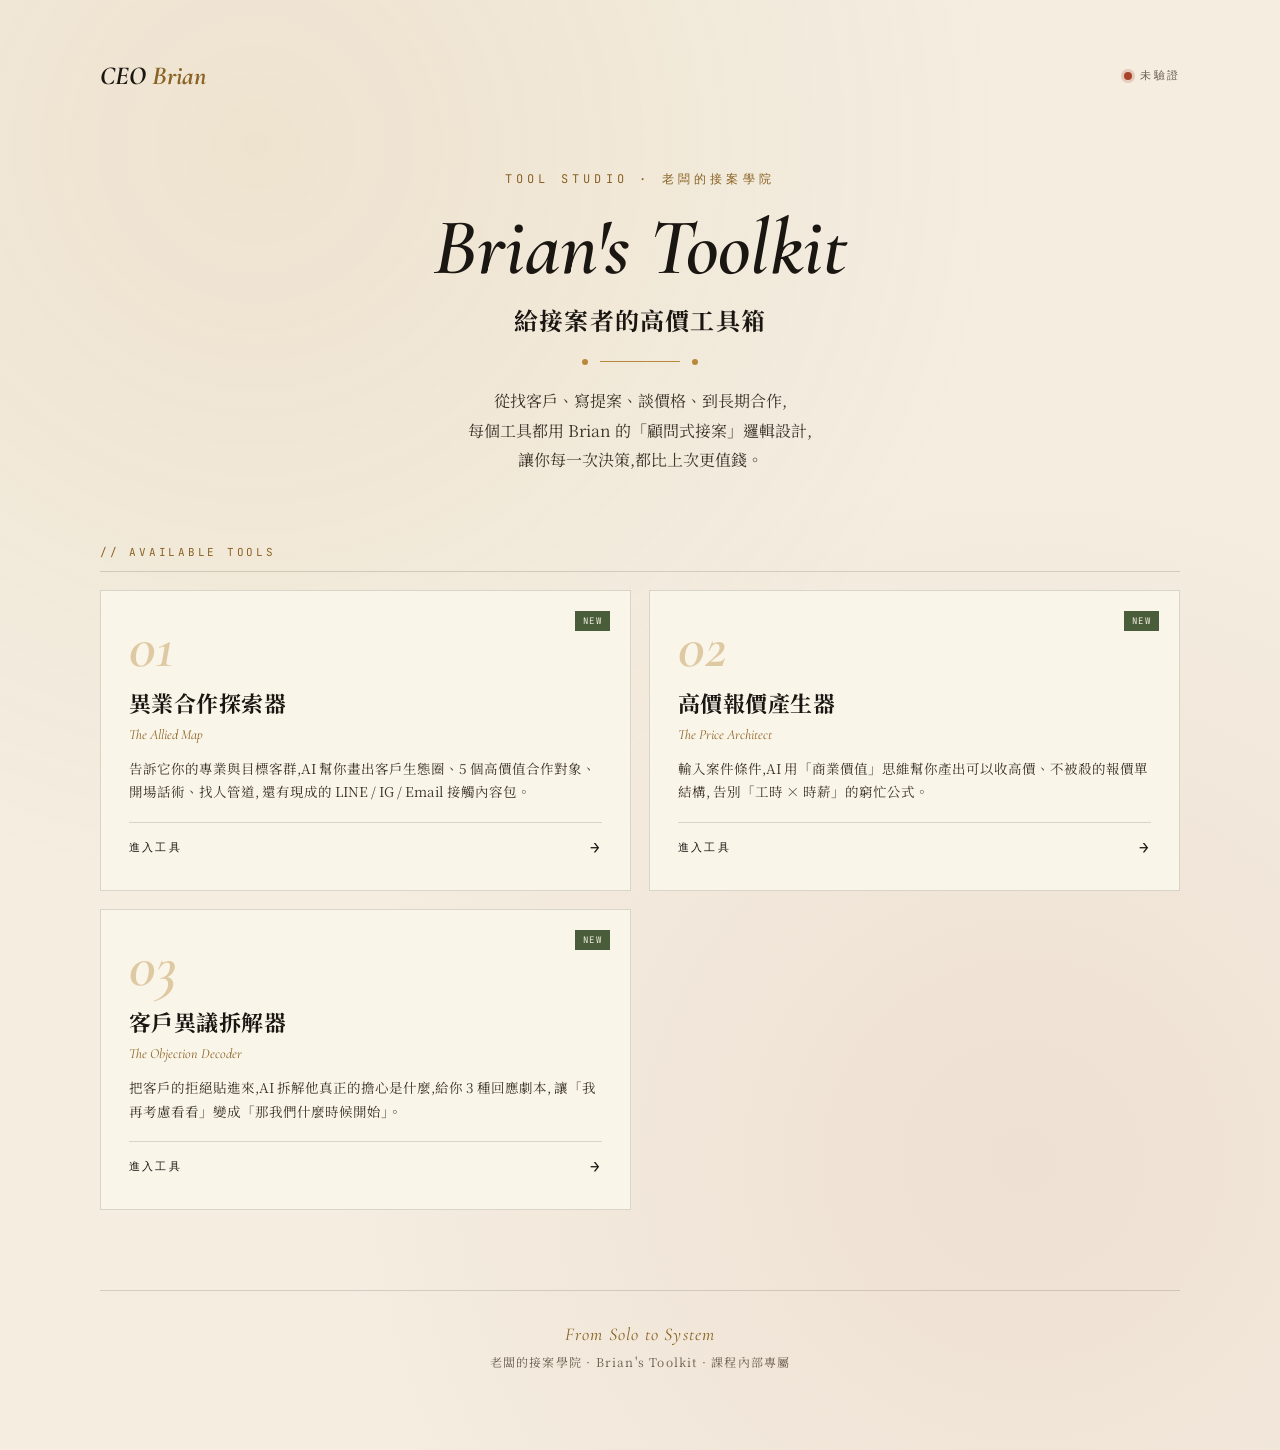
==== commit 793d07f7: "Add files via upload" ====
--- a/index.html
+++ b/index.html
@@ -274,9 +274,9 @@
           </div>
         </a>
 
-        <!-- 預留位 1 -->
-        <div class="tool-card coming">
-          <span class="tool-badge soon">COMING</span>
+        <!-- 報價產生器 -->
+        <a href="#" class="tool-card" data-tool="quote" data-href="tools/quote.html">
+          <span class="tool-badge new">NEW</span>
           <div class="tool-num">02</div>
           <div class="tool-title">高價報價產生器</div>
           <div class="tool-en">The Price Architect</div>
@@ -285,14 +285,14 @@
             告別「工時 × 時薪」的窮忙公式。
           </div>
           <div class="tool-cta">
-            <span>規劃中</span>
-            <span class="tool-cta-arrow">·</span>
-          </div>
-        </div>
-
-        <!-- 預留位 2 -->
-        <div class="tool-card coming">
-          <span class="tool-badge soon">COMING</span>
+            <span>進入工具</span>
+            <span class="tool-cta-arrow">→</span>
+          </div>
+        </a>
+
+        <!-- 異議拆解器 -->
+        <a href="#" class="tool-card" data-tool="objection" data-href="tools/objection.html">
+          <span class="tool-badge new">NEW</span>
           <div class="tool-num">03</div>
           <div class="tool-title">客戶異議拆解器</div>
           <div class="tool-en">The Objection Decoder</div>
@@ -301,10 +301,10 @@
             讓「我再考慮看看」變成「那我們什麼時候開始」。
           </div>
           <div class="tool-cta">
-            <span>規劃中</span>
-            <span class="tool-cta-arrow">·</span>
-          </div>
-        </div>
+            <span>進入工具</span>
+            <span class="tool-cta-arrow">→</span>
+          </div>
+        </a>
 
       </div>
     </section>
@@ -359,8 +359,7 @@
   function updateStatus() {
     if (auth.isVerified()) {
       statusDot.classList.remove('locked');
-      const days = auth.daysRemaining();
-      statusText.textContent = `已驗證 · 剩 ${days} 天`;
+      statusText.textContent = '已驗證學員';
     } else {
       statusDot.classList.add('locked');
       statusText.textContent = '未驗證';
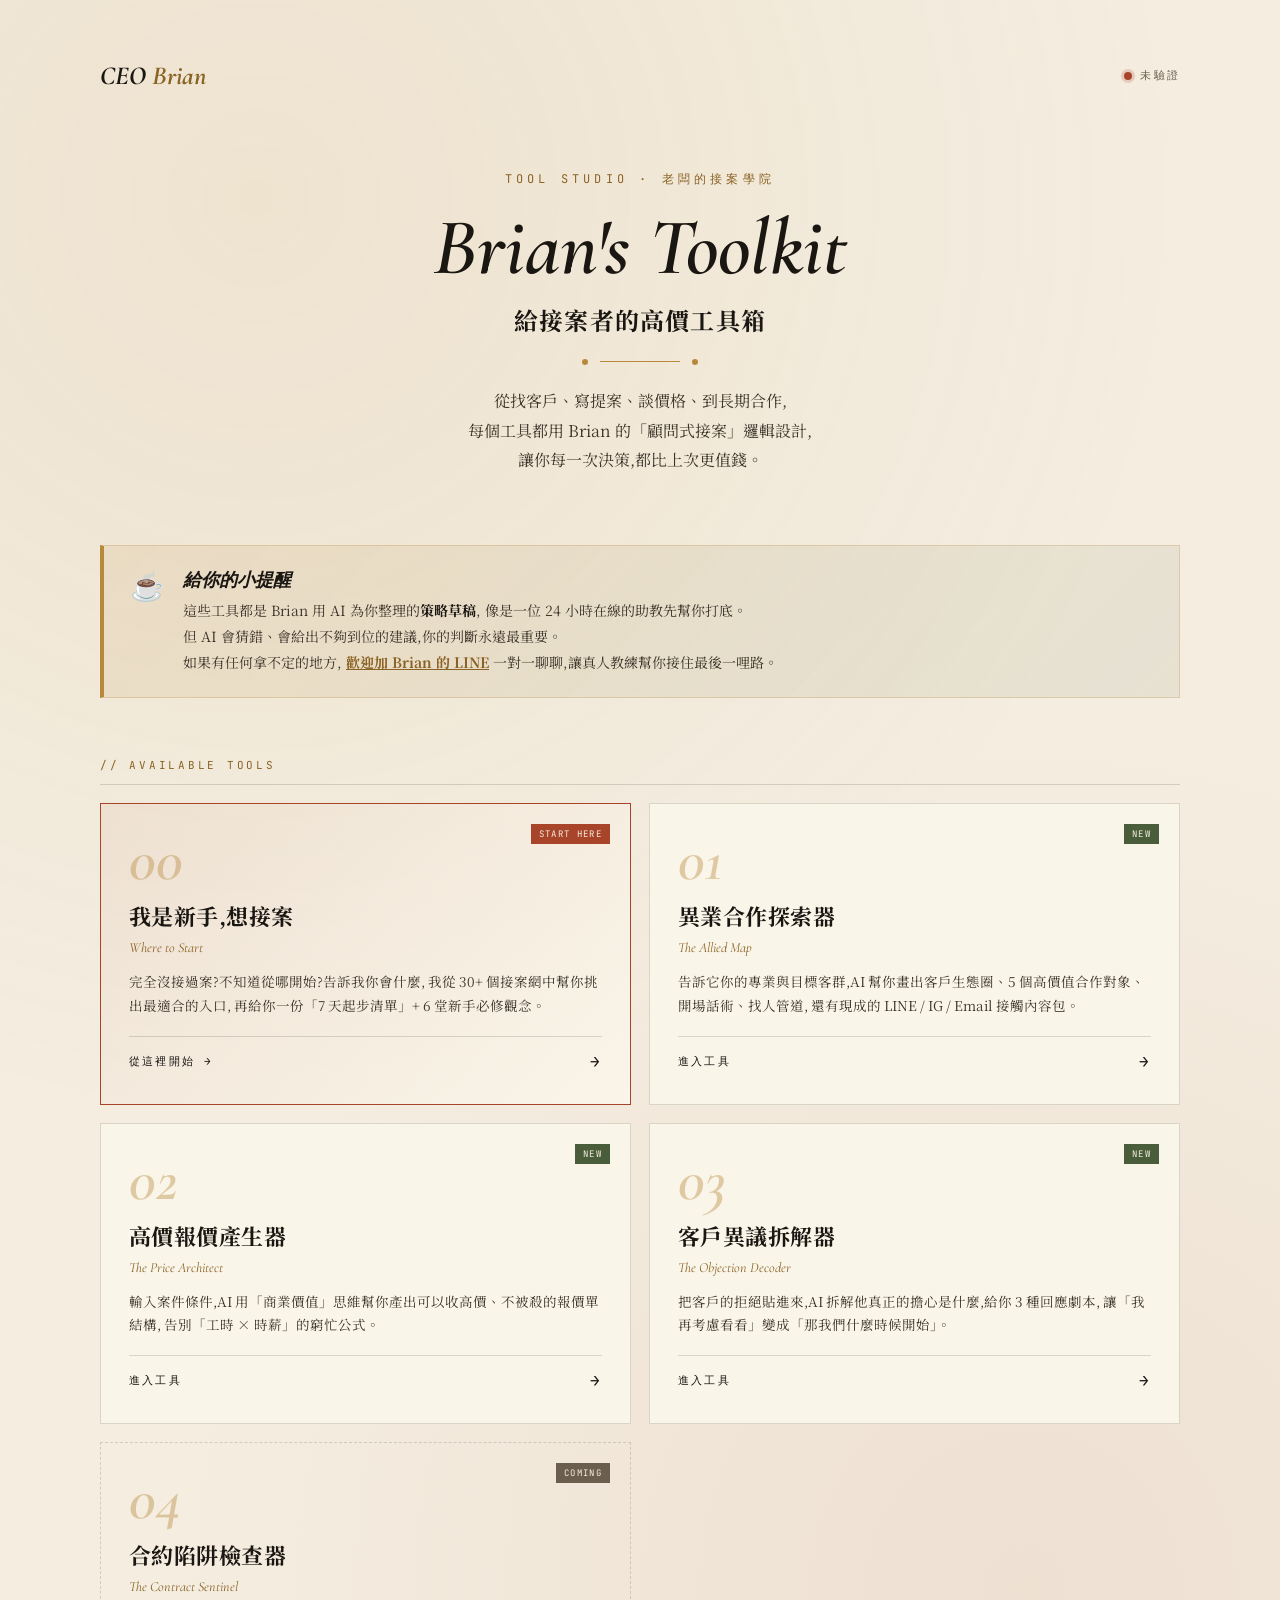
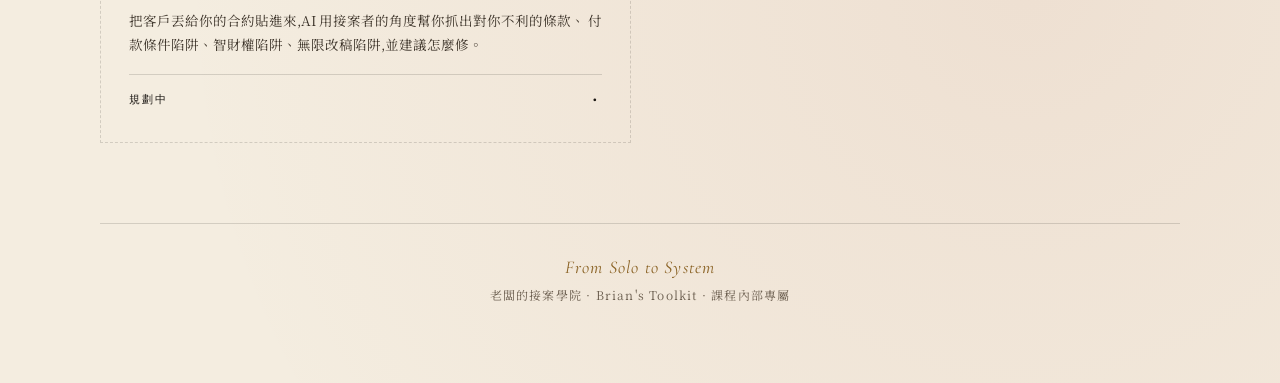
==== commit fb10db97: "Add files via upload" ====
--- a/index.html
+++ b/index.html
@@ -80,6 +80,45 @@
     font-size: 16px; color: var(--ink-soft); max-width: 580px;
     margin: 0 auto; line-height: 1.85;
   }
+
+  /* === 溫馨提醒 === */
+  .home-disclaimer {
+    background: linear-gradient(135deg, rgba(184, 137, 58, 0.12) 0%, rgba(74, 93, 58, 0.08) 100%);
+    border: 1px solid rgba(184, 137, 58, 0.25);
+    border-left: 4px solid var(--gold);
+    padding: 22px 26px;
+    margin-bottom: 60px;
+    display: flex;
+    gap: 18px;
+    align-items: flex-start;
+  }
+  .home-disclaimer-icon {
+    font-size: 28px;
+    line-height: 1;
+    flex-shrink: 0;
+    padding-top: 2px;
+  }
+  .home-disclaimer-body { flex: 1; }
+  .home-disclaimer-title {
+    font-family: 'Cormorant Garamond', serif;
+    font-style: italic;
+    font-size: 18px;
+    font-weight: 700;
+    color: var(--ink);
+    margin-bottom: 6px;
+  }
+  .home-disclaimer-text {
+    font-size: 14px;
+    line-height: 1.85;
+    color: var(--ink-soft);
+  }
+  .home-disclaimer-text strong { color: var(--ink); font-weight: 700; }
+  .home-disclaimer-text a {
+    color: var(--gold-deep);
+    text-decoration: underline;
+    font-weight: 700;
+  }
+  .home-disclaimer-text a:hover { color: var(--rust); }
 
   /* === 工具卡 === */
   .home-section-title {
@@ -253,10 +292,44 @@
       </p>
     </header>
 
+    <!-- 溫馨提醒 -->
+    <div class="home-disclaimer">
+      <div class="home-disclaimer-icon">☕</div>
+      <div class="home-disclaimer-body">
+        <div class="home-disclaimer-title">給你的小提醒</div>
+        <div class="home-disclaimer-text">
+          這些工具都是 Brian 用 AI 為你整理的<strong>策略草稿</strong>,
+          像是一位 24 小時在線的助教先幫你打底。<br/>
+          但 AI 會猜錯、會給出不夠到位的建議,你的判斷永遠最重要。<br/>
+          如果有任何拿不定的地方,
+          <a href="https://lin.ee/9Ba3XjY" target="_blank">歡迎加 Brian 的 LINE</a>
+          一對一聊聊,讓真人教練幫你接住最後一哩路。
+        </div>
+      </div>
+    </div>
+
+
     <!-- 工具列表 -->
     <section>
       <div class="home-section-title">// AVAILABLE TOOLS</div>
       <div class="tools-grid">
+
+        <!-- 新手起步指南 -->
+        <a href="#" class="tool-card" data-tool="newbie" data-href="tools/newbie.html" style="border-color:var(--rust);background:linear-gradient(135deg, rgba(168, 68, 42, 0.06) 0%, var(--paper-card) 100%);">
+          <span class="tool-badge new" style="background:var(--rust);">START HERE</span>
+          <div class="tool-num">00</div>
+          <div class="tool-title">我是新手,想接案</div>
+          <div class="tool-en">Where to Start</div>
+          <div class="tool-desc">
+            完全沒接過案?不知道從哪開始?告訴我你會什麼,
+            我從 30+ 個接案網中幫你挑出最適合的入口,
+            再給你一份「7 天起步清單」+ 6 堂新手必修觀念。
+          </div>
+          <div class="tool-cta">
+            <span>從這裡開始 →</span>
+            <span class="tool-cta-arrow">→</span>
+          </div>
+        </a>
 
         <!-- 合作探索器(可用) -->
         <a href="#" class="tool-card" data-tool="collab" data-href="tools/collab.html">
@@ -305,6 +378,22 @@
             <span class="tool-cta-arrow">→</span>
           </div>
         </a>
+
+        <!-- 預留位 04 -->
+        <div class="tool-card coming">
+          <span class="tool-badge soon">COMING</span>
+          <div class="tool-num">04</div>
+          <div class="tool-title">合約陷阱檢查器</div>
+          <div class="tool-en">The Contract Sentinel</div>
+          <div class="tool-desc">
+            把客戶丟給你的合約貼進來,AI 用接案者的角度幫你抓出對你不利的條款、
+            付款條件陷阱、智財權陷阱、無限改稿陷阱,並建議怎麼修。
+          </div>
+          <div class="tool-cta">
+            <span>規劃中</span>
+            <span class="tool-cta-arrow">·</span>
+          </div>
+        </div>
 
       </div>
     </section>
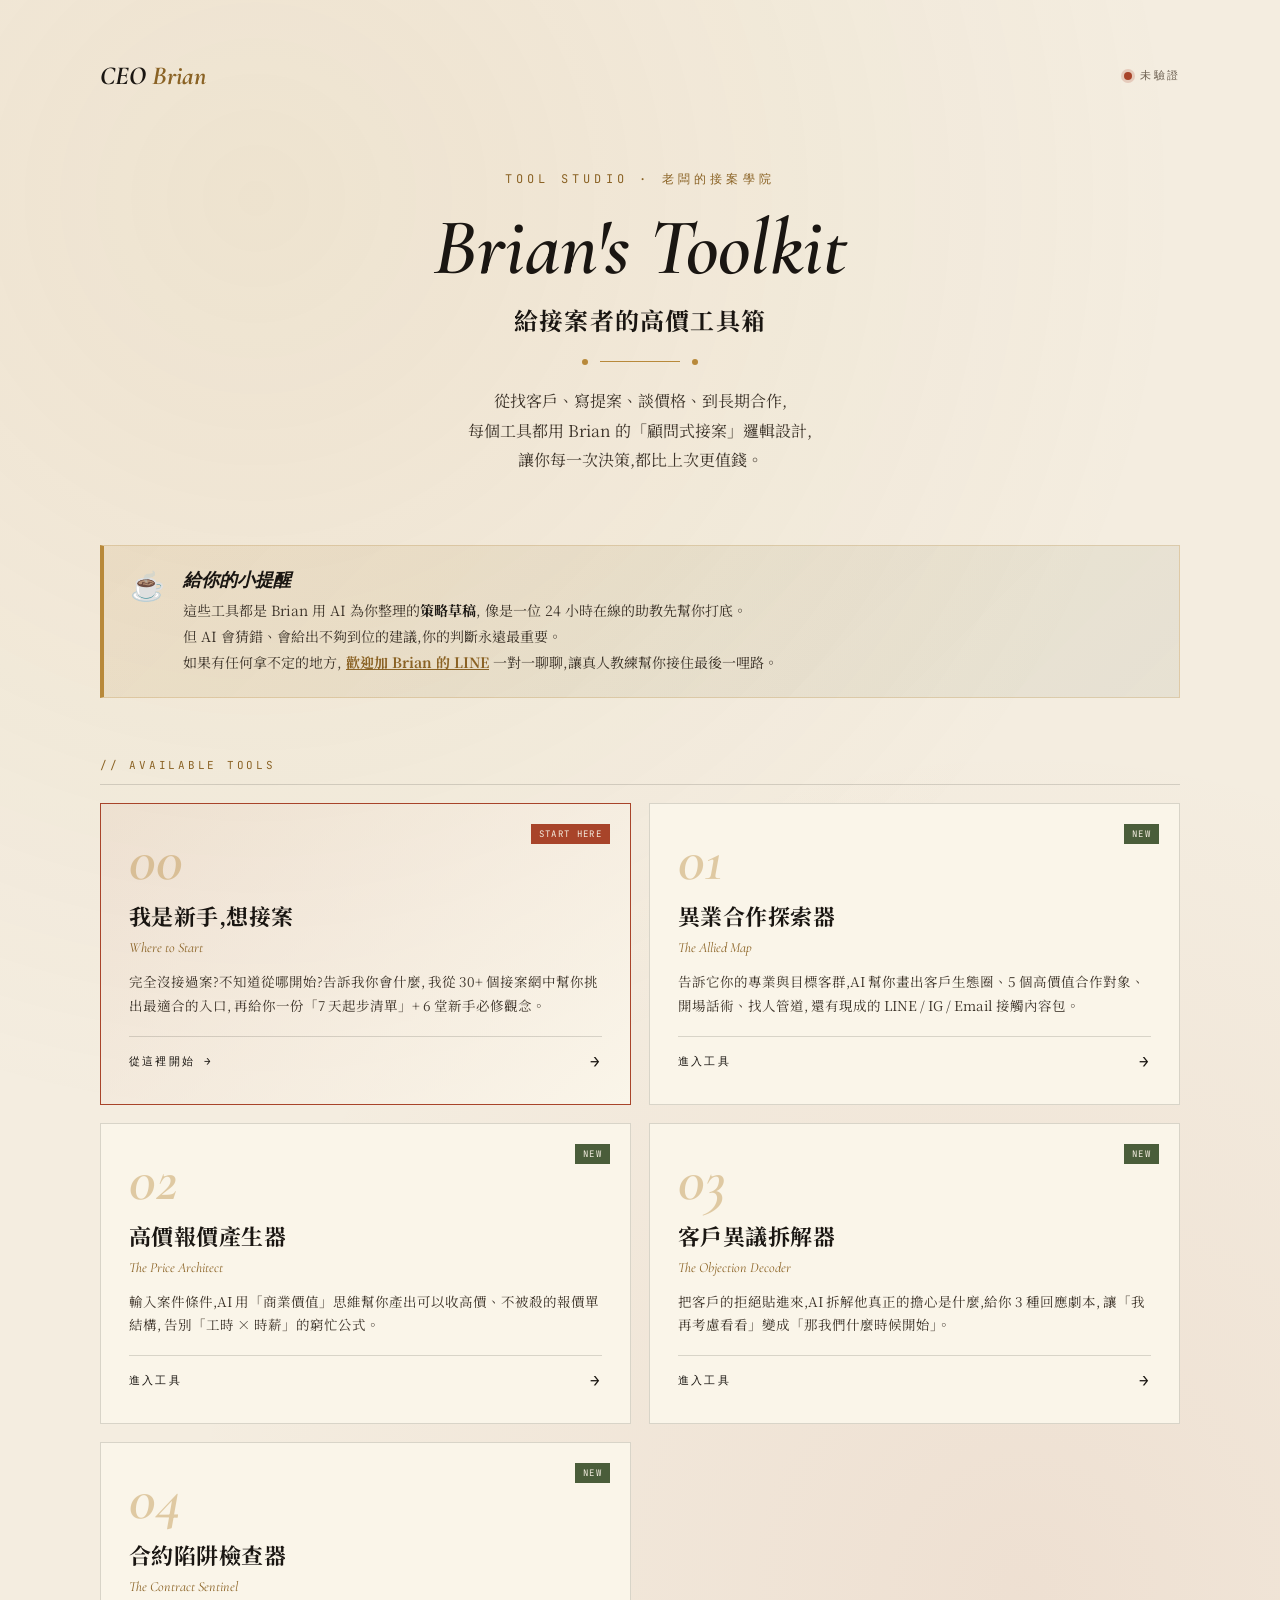
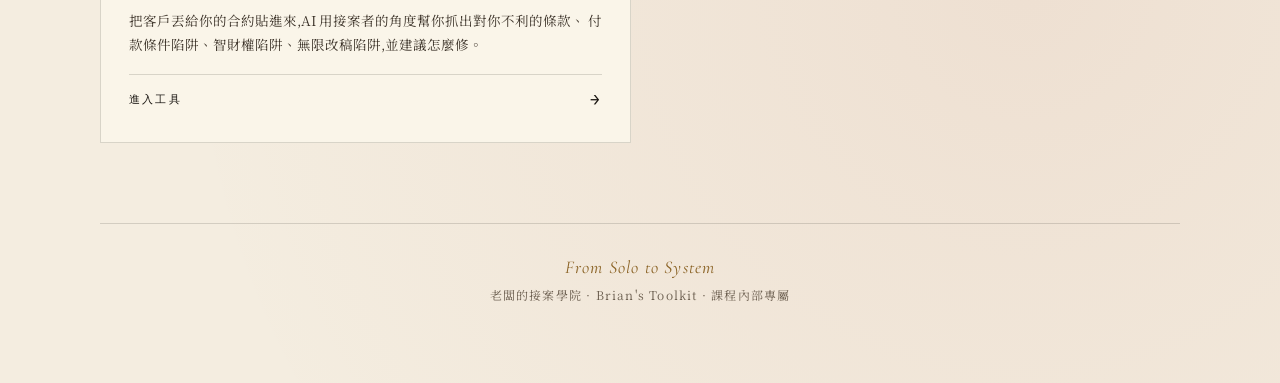
==== commit 7b35dd66: "Add files via upload" ====
--- a/index.html
+++ b/index.html
@@ -379,9 +379,9 @@
           </div>
         </a>
 
-        <!-- 預留位 04 -->
-        <div class="tool-card coming">
-          <span class="tool-badge soon">COMING</span>
+        <!-- 合約陷阱檢查器 -->
+        <a href="#" class="tool-card" data-tool="contract" data-href="tools/contract.html">
+          <span class="tool-badge new">NEW</span>
           <div class="tool-num">04</div>
           <div class="tool-title">合約陷阱檢查器</div>
           <div class="tool-en">The Contract Sentinel</div>
@@ -390,10 +390,10 @@
             付款條件陷阱、智財權陷阱、無限改稿陷阱,並建議怎麼修。
           </div>
           <div class="tool-cta">
-            <span>規劃中</span>
-            <span class="tool-cta-arrow">·</span>
-          </div>
-        </div>
+            <span>進入工具</span>
+            <span class="tool-cta-arrow">→</span>
+          </div>
+        </a>
 
       </div>
     </section>
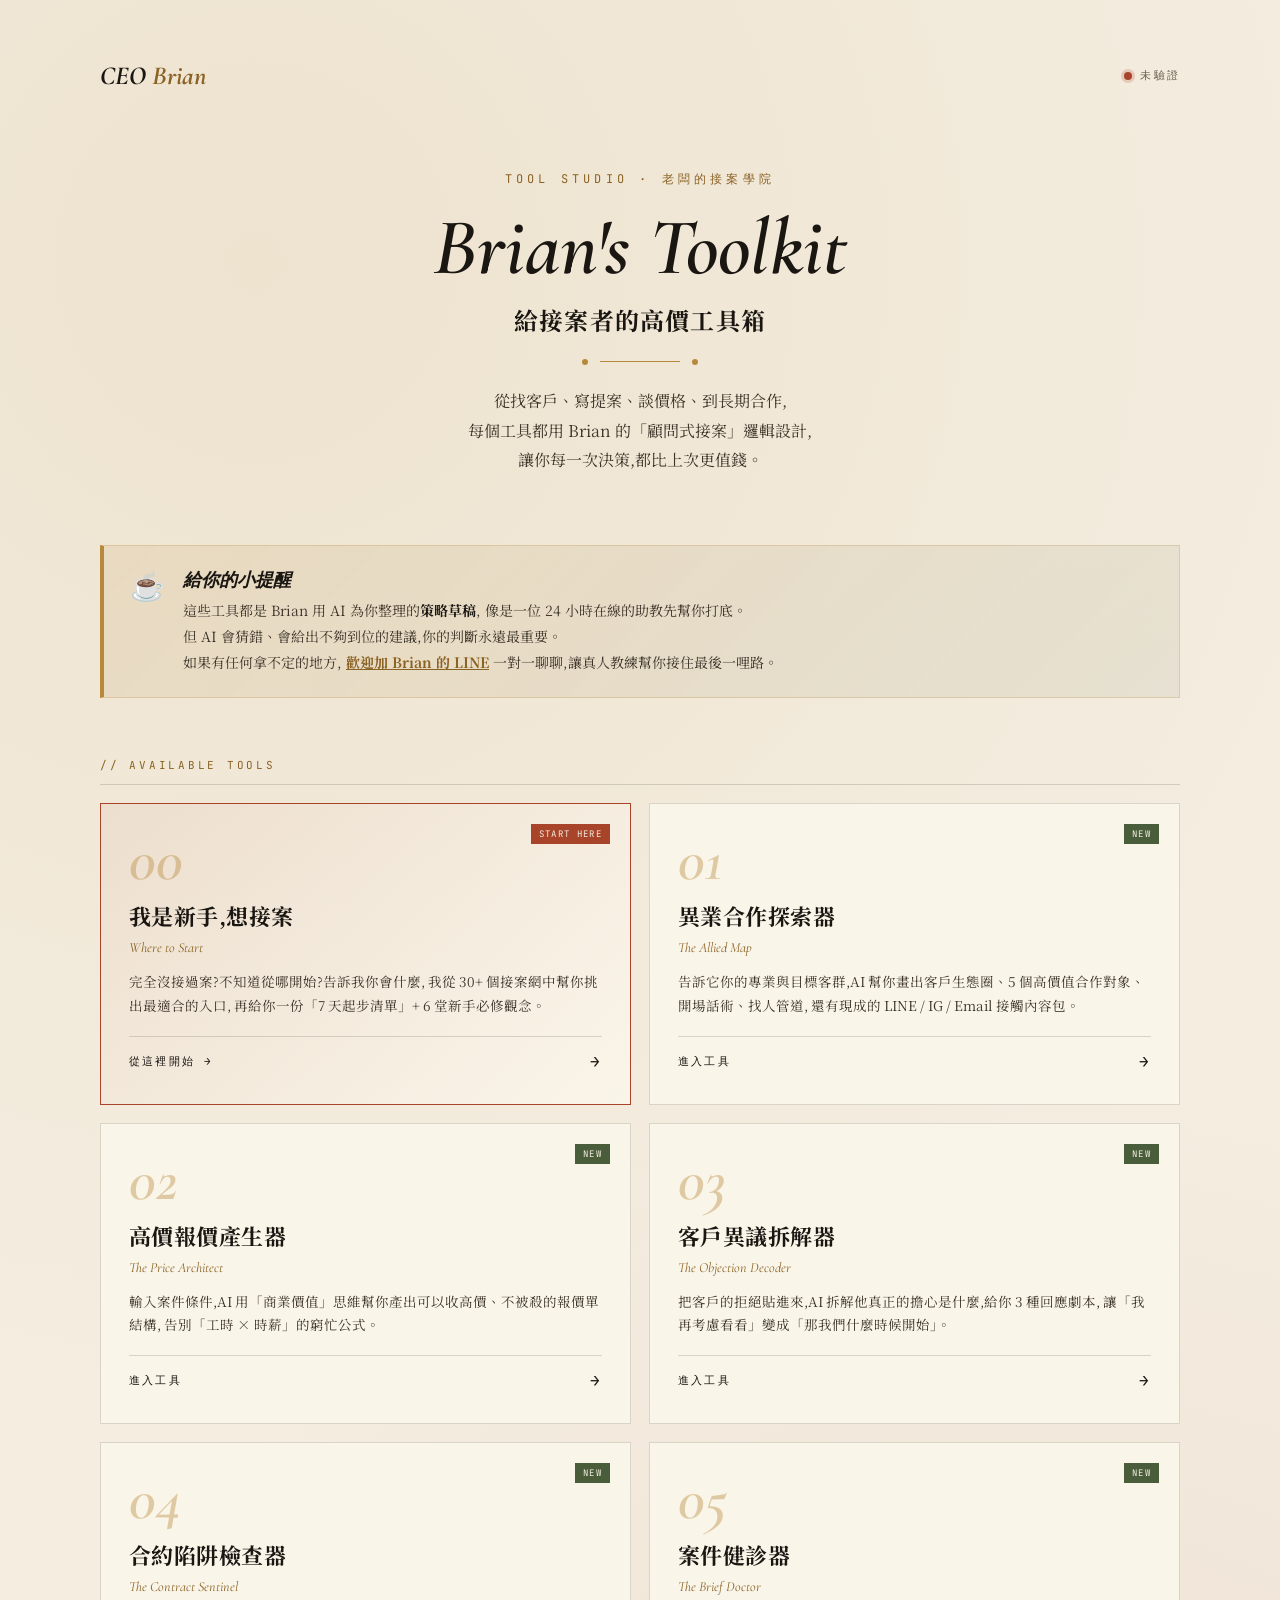
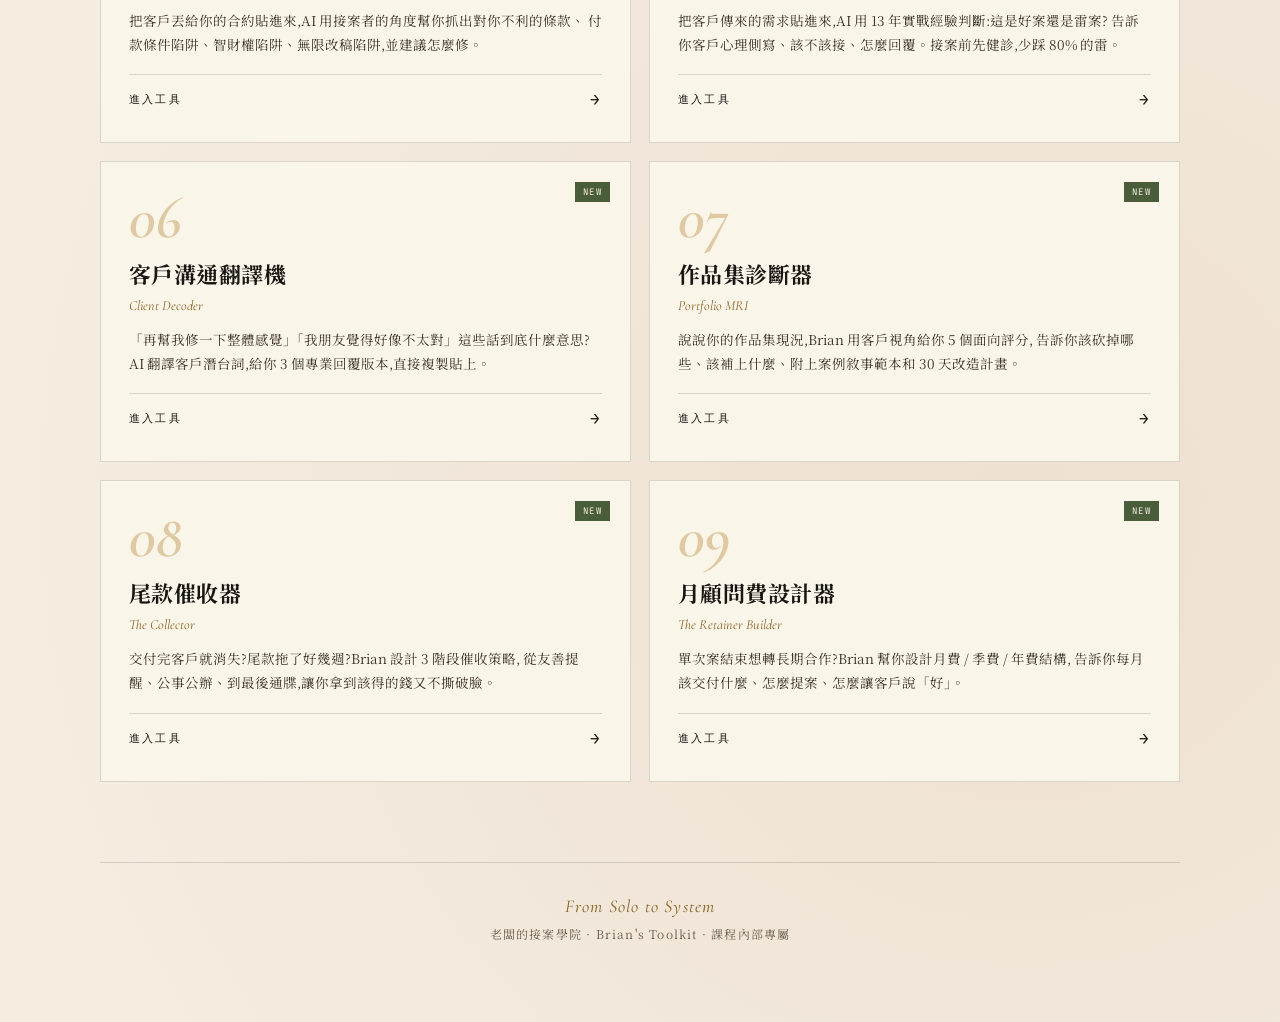
==== commit 8aad18df: "Add files via upload" ====
--- a/index.html
+++ b/index.html
@@ -388,6 +388,86 @@
           <div class="tool-desc">
             把客戶丟給你的合約貼進來,AI 用接案者的角度幫你抓出對你不利的條款、
             付款條件陷阱、智財權陷阱、無限改稿陷阱,並建議怎麼修。
+          </div>
+          <div class="tool-cta">
+            <span>進入工具</span>
+            <span class="tool-cta-arrow">→</span>
+          </div>
+        </a>
+
+        <!-- 案件健診器 -->
+        <a href="#" class="tool-card" data-tool="brief" data-href="tools/brief.html">
+          <span class="tool-badge new">NEW</span>
+          <div class="tool-num">05</div>
+          <div class="tool-title">案件健診器</div>
+          <div class="tool-en">The Brief Doctor</div>
+          <div class="tool-desc">
+            把客戶傳來的需求貼進來,AI 用 13 年實戰經驗判斷:這是好案還是雷案?
+            告訴你客戶心理側寫、該不該接、怎麼回覆。接案前先健診,少踩 80% 的雷。
+          </div>
+          <div class="tool-cta">
+            <span>進入工具</span>
+            <span class="tool-cta-arrow">→</span>
+          </div>
+        </a>
+
+        <!-- 客戶溝通翻譯機 -->
+        <a href="#" class="tool-card" data-tool="translate" data-href="tools/translate.html">
+          <span class="tool-badge new">NEW</span>
+          <div class="tool-num">06</div>
+          <div class="tool-title">客戶溝通翻譯機</div>
+          <div class="tool-en">Client Decoder</div>
+          <div class="tool-desc">
+            「再幫我修一下整體感覺」「我朋友覺得好像不太對」這些話到底什麼意思?
+            AI 翻譯客戶潛台詞,給你 3 個專業回覆版本,直接複製貼上。
+          </div>
+          <div class="tool-cta">
+            <span>進入工具</span>
+            <span class="tool-cta-arrow">→</span>
+          </div>
+        </a>
+
+        <!-- 作品集診斷器 -->
+        <a href="#" class="tool-card" data-tool="portfolio" data-href="tools/portfolio.html">
+          <span class="tool-badge new">NEW</span>
+          <div class="tool-num">07</div>
+          <div class="tool-title">作品集診斷器</div>
+          <div class="tool-en">Portfolio MRI</div>
+          <div class="tool-desc">
+            說說你的作品集現況,Brian 用客戶視角給你 5 個面向評分,
+            告訴你該砍掉哪些、該補上什麼、附上案例敘事範本和 30 天改造計畫。
+          </div>
+          <div class="tool-cta">
+            <span>進入工具</span>
+            <span class="tool-cta-arrow">→</span>
+          </div>
+        </a>
+
+        <!-- 尾款催收器 -->
+        <a href="#" class="tool-card" data-tool="collect" data-href="tools/collect.html">
+          <span class="tool-badge new">NEW</span>
+          <div class="tool-num">08</div>
+          <div class="tool-title">尾款催收器</div>
+          <div class="tool-en">The Collector</div>
+          <div class="tool-desc">
+            交付完客戶就消失?尾款拖了好幾週?Brian 設計 3 階段催收策略,
+            從友善提醒、公事公辦、到最後通牒,讓你拿到該得的錢又不撕破臉。
+          </div>
+          <div class="tool-cta">
+            <span>進入工具</span>
+            <span class="tool-cta-arrow">→</span>
+          </div>
+        </a>
+
+        <!-- 月顧問費設計器 -->
+        <a href="#" class="tool-card" data-tool="retainer" data-href="tools/retainer.html">
+          <span class="tool-badge new">NEW</span>
+          <div class="tool-num">09</div>
+          <div class="tool-title">月顧問費設計器</div>
+          <div class="tool-en">The Retainer Builder</div>
+          <div class="tool-desc">
+            單次案結束想轉長期合作?Brian 幫你設計月費 / 季費 / 年費結構,
+            告訴你每月該交付什麼、怎麼提案、怎麼讓客戶說「好」。
           </div>
           <div class="tool-cta">
             <span>進入工具</span>
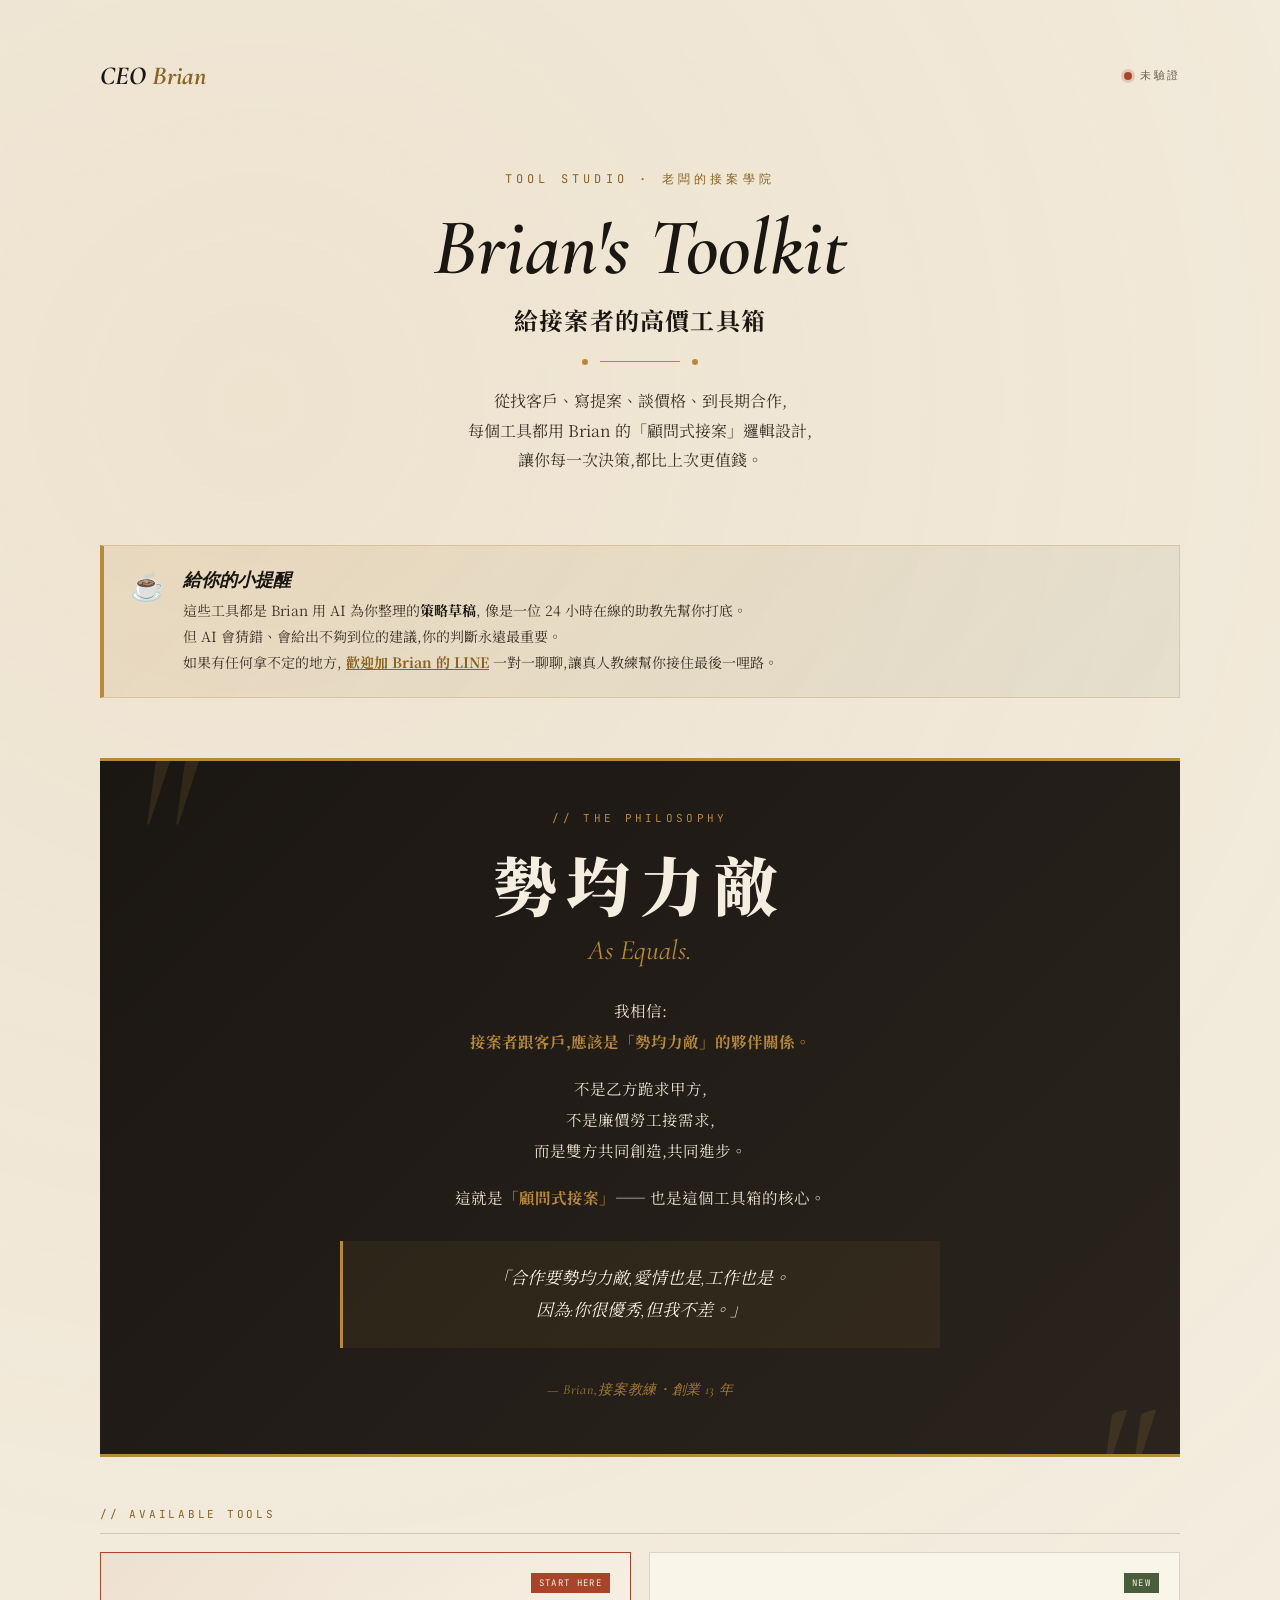
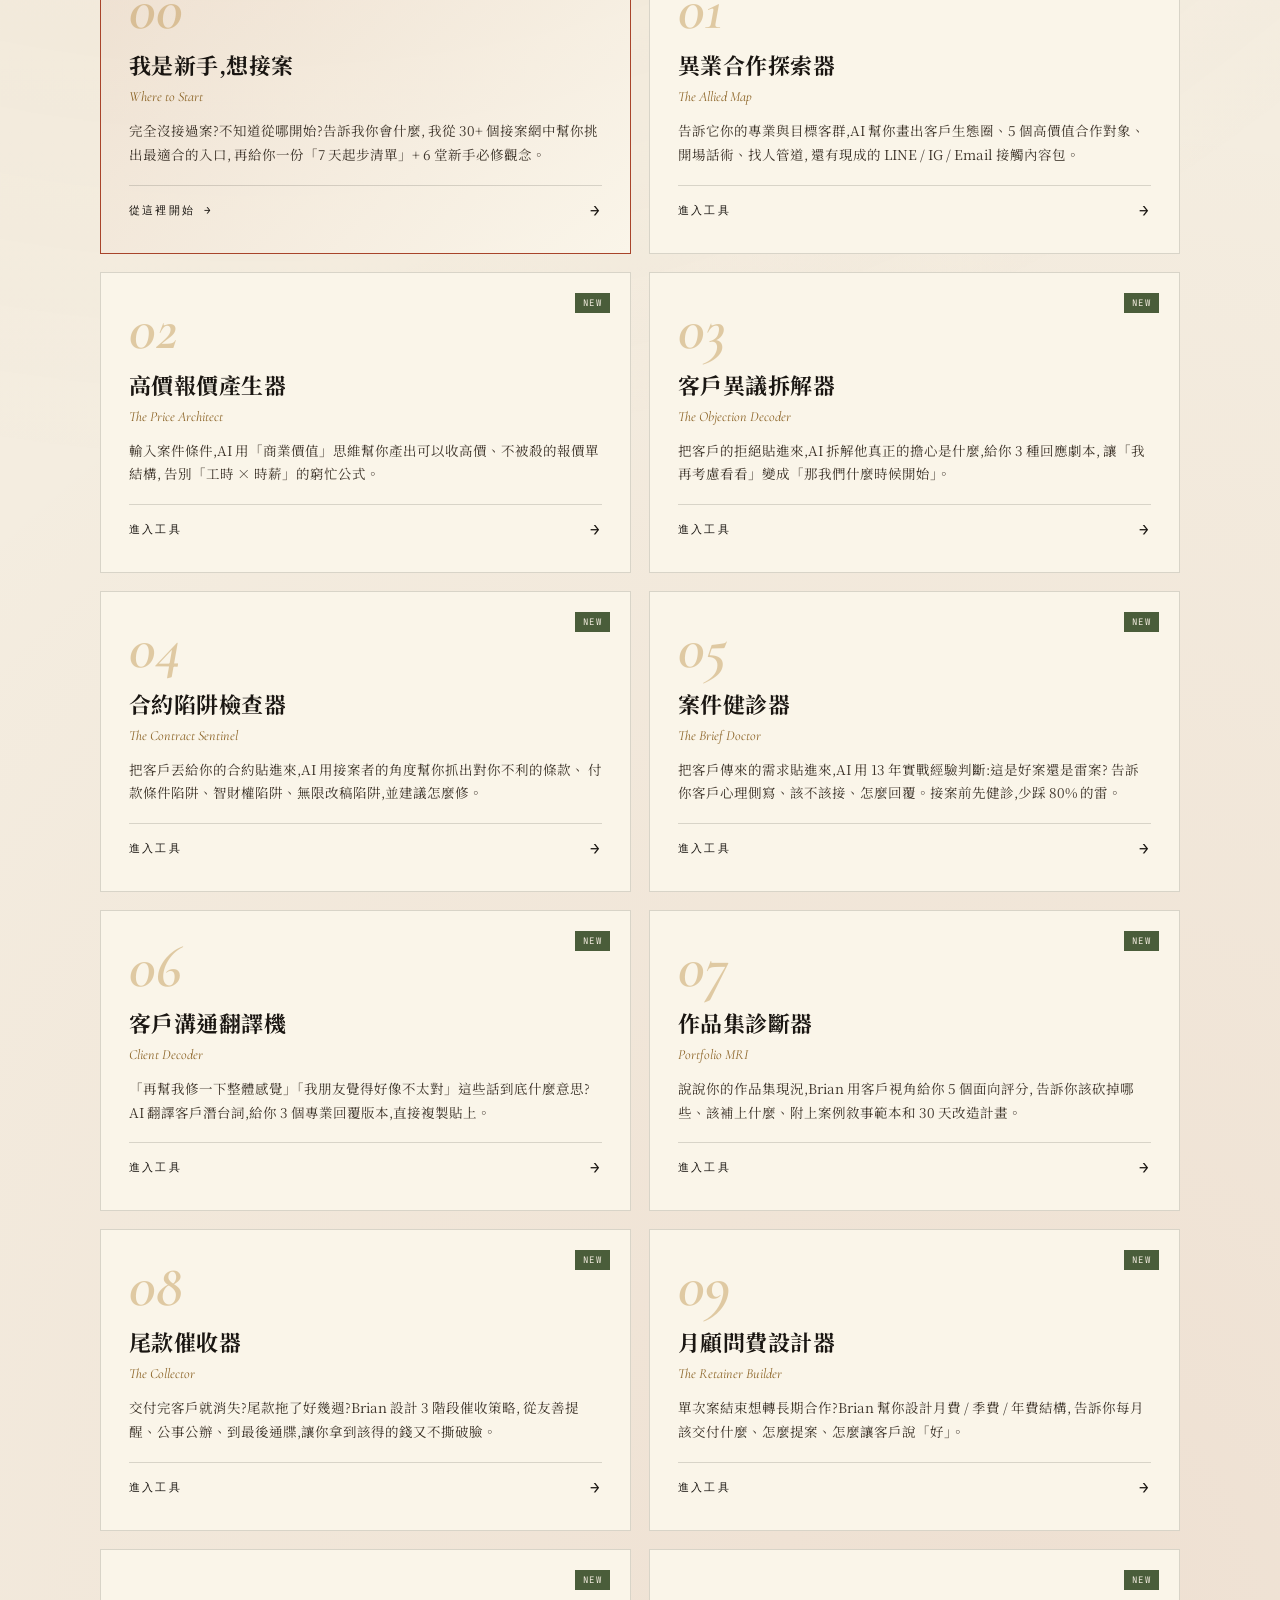
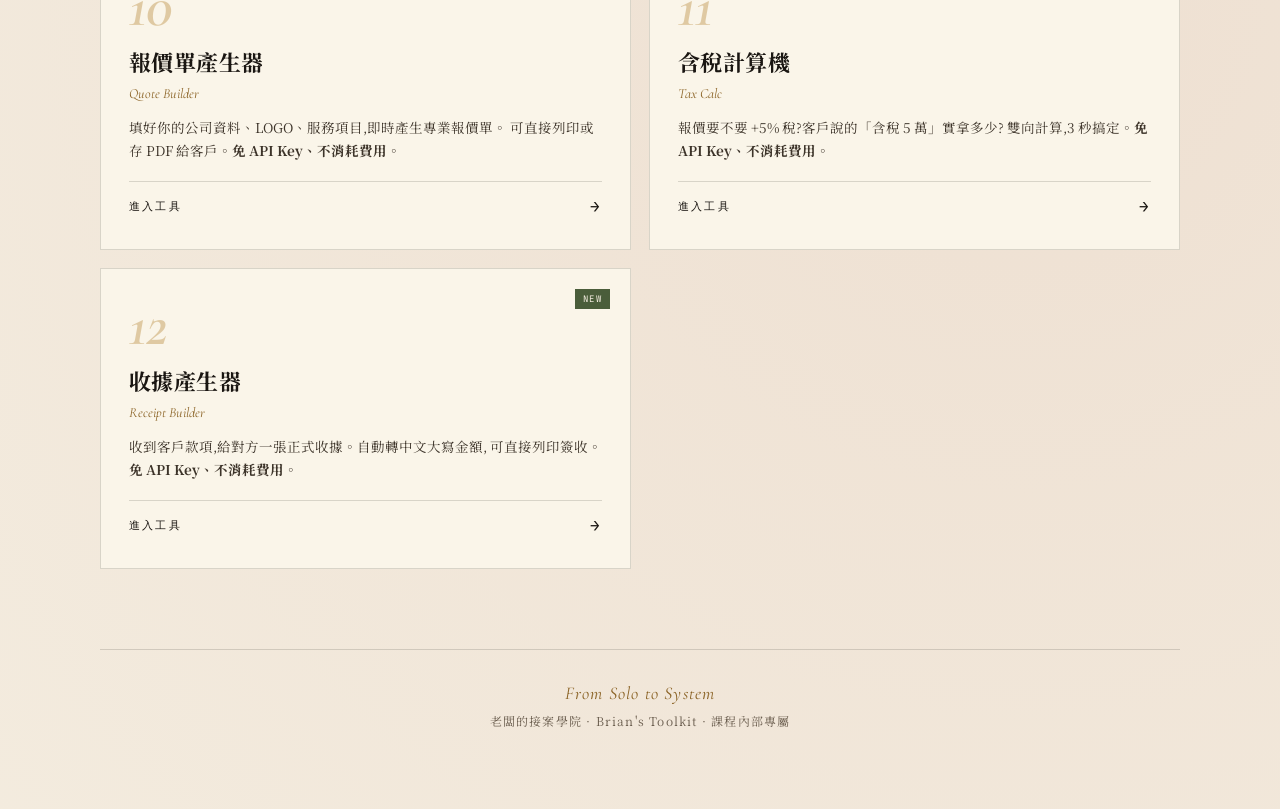
==== commit 32de48cd: "Add files via upload" ====
--- a/index.html
+++ b/index.html
@@ -120,6 +120,94 @@
   }
   .home-disclaimer-text a:hover { color: var(--rust); }
 
+  /* === 勢均力敵宣言 === */
+  .home-manifesto {
+    background: linear-gradient(135deg, var(--ink) 0%, #2a241d 100%);
+    color: var(--paper);
+    padding: 50px 40px;
+    margin: 50px 0;
+    text-align: center;
+    position: relative;
+    border-top: 3px solid var(--gold);
+    border-bottom: 3px solid var(--gold);
+    overflow: hidden;
+  }
+  .home-manifesto::before {
+    content: '"';
+    position: absolute;
+    top: -40px; left: 30px;
+    font-family: 'Cormorant Garamond', serif;
+    font-size: 200px;
+    color: var(--gold);
+    line-height: 1;
+    font-style: italic;
+    opacity: 0.15;
+  }
+  .home-manifesto::after {
+    content: '"';
+    position: absolute;
+    bottom: -120px; right: 30px;
+    font-family: 'Cormorant Garamond', serif;
+    font-size: 200px;
+    color: var(--gold);
+    line-height: 1;
+    font-style: italic;
+    opacity: 0.15;
+  }
+  .home-manifesto-eyebrow {
+    font-family: 'JetBrains Mono', monospace;
+    font-size: 11px;
+    letter-spacing: 0.3em;
+    color: var(--gold);
+    margin-bottom: 12px;
+    position: relative; z-index: 1;
+  }
+  .home-manifesto-title {
+    font-size: clamp(40px, 6vw, 64px);
+    font-weight: 900;
+    letter-spacing: 0.15em;
+    margin-bottom: 4px;
+    position: relative; z-index: 1;
+  }
+  .home-manifesto-en {
+    font-family: 'Cormorant Garamond', serif;
+    font-style: italic;
+    font-size: clamp(20px, 3vw, 28px);
+    color: var(--gold);
+    margin-bottom: 28px;
+    position: relative; z-index: 1;
+  }
+  .home-manifesto-body {
+    max-width: 600px;
+    margin: 0 auto;
+    font-size: 15.5px;
+    line-height: 2;
+    color: var(--paper-deep);
+    position: relative; z-index: 1;
+  }
+  .home-manifesto-body p { margin-bottom: 16px; }
+  .home-manifesto-body strong { color: var(--gold); font-weight: 700; }
+  .home-manifesto-quote {
+    margin: 28px auto !important;
+    padding: 22px 28px;
+    background: rgba(184, 137, 58, 0.08);
+    border-left: 3px solid var(--gold);
+    font-family: 'Cormorant Garamond', 'Noto Serif TC', serif;
+    font-style: italic;
+    font-size: 17px;
+    line-height: 1.85;
+    color: var(--paper);
+  }
+  .home-manifesto-sign {
+    margin-top: 24px;
+    font-family: 'Cormorant Garamond', serif;
+    font-style: italic;
+    font-size: 14px;
+    color: var(--gold);
+    opacity: 0.85;
+    letter-spacing: 0.05em;
+  }
+
   /* === 工具卡 === */
   .home-section-title {
     font-family: 'JetBrains Mono', monospace; font-size: 11px;
@@ -252,7 +340,6 @@
     font-size: 12px; color: var(--ink-mute); line-height: 1.7;
   }
   .pw-help a { color: var(--gold-deep); text-decoration: underline; }
-
   /* === 頁腳 === */
   .home-footer {
     text-align: center; margin-top: 80px; padding-top: 32px;
@@ -308,6 +395,23 @@
       </div>
     </div>
 
+    <!-- 勢均力敵宣言 -->
+    <div class="home-manifesto">
+      <div class="home-manifesto-eyebrow">// THE PHILOSOPHY</div>
+      <div class="home-manifesto-title">勢均力敵</div>
+      <div class="home-manifesto-en">As Equals.</div>
+      <div class="home-manifesto-body">
+        <p>我相信:<br/><strong>接案者跟客戶,應該是「勢均力敵」的夥伴關係。</strong></p>
+        <p>不是乙方跪求甲方,<br/>不是廉價勞工接需求,<br/>而是雙方共同創造,共同進步。</p>
+        <p>這就是<strong>「顧問式接案」</strong>—— 也是這個工具箱的核心。</p>
+        <p class="home-manifesto-quote">
+          「合作要勢均力敵,愛情也是,工作也是。<br/>
+          因為:你很優秀,但我不差。」
+        </p>
+        <div class="home-manifesto-sign">— Brian,接案教練・創業 13 年</div>
+      </div>
+    </div>
+
 
     <!-- 工具列表 -->
     <section>
@@ -468,6 +572,54 @@
           <div class="tool-desc">
             單次案結束想轉長期合作?Brian 幫你設計月費 / 季費 / 年費結構,
             告訴你每月該交付什麼、怎麼提案、怎麼讓客戶說「好」。
+          </div>
+          <div class="tool-cta">
+            <span>進入工具</span>
+            <span class="tool-cta-arrow">→</span>
+          </div>
+        </a>
+
+        <!-- 報價單產生器 -->
+        <a href="#" class="tool-card" data-tool="quotedoc" data-href="tools/quotedoc.html">
+          <span class="tool-badge new">NEW</span>
+          <div class="tool-num">10</div>
+          <div class="tool-title">報價單產生器</div>
+          <div class="tool-en">Quote Builder</div>
+          <div class="tool-desc">
+            填好你的公司資料、LOGO、服務項目,即時產生專業報價單。
+            可直接列印或存 PDF 給客戶。<strong>免 API Key、不消耗費用</strong>。
+          </div>
+          <div class="tool-cta">
+            <span>進入工具</span>
+            <span class="tool-cta-arrow">→</span>
+          </div>
+        </a>
+
+        <!-- 含稅計算機 -->
+        <a href="#" class="tool-card" data-tool="taxcalc" data-href="tools/taxcalc.html">
+          <span class="tool-badge new">NEW</span>
+          <div class="tool-num">11</div>
+          <div class="tool-title">含稅計算機</div>
+          <div class="tool-en">Tax Calc</div>
+          <div class="tool-desc">
+            報價要不要 +5% 稅?客戶說的「含稅 5 萬」實拿多少?
+            雙向計算,3 秒搞定。<strong>免 API Key、不消耗費用</strong>。
+          </div>
+          <div class="tool-cta">
+            <span>進入工具</span>
+            <span class="tool-cta-arrow">→</span>
+          </div>
+        </a>
+
+        <!-- 收據產生器 -->
+        <a href="#" class="tool-card" data-tool="receipt" data-href="tools/receipt.html">
+          <span class="tool-badge new">NEW</span>
+          <div class="tool-num">12</div>
+          <div class="tool-title">收據產生器</div>
+          <div class="tool-en">Receipt Builder</div>
+          <div class="tool-desc">
+            收到客戶款項,給對方一張正式收據。自動轉中文大寫金額,
+            可直接列印簽收。<strong>免 API Key、不消耗費用</strong>。
           </div>
           <div class="tool-cta">
             <span>進入工具</span>
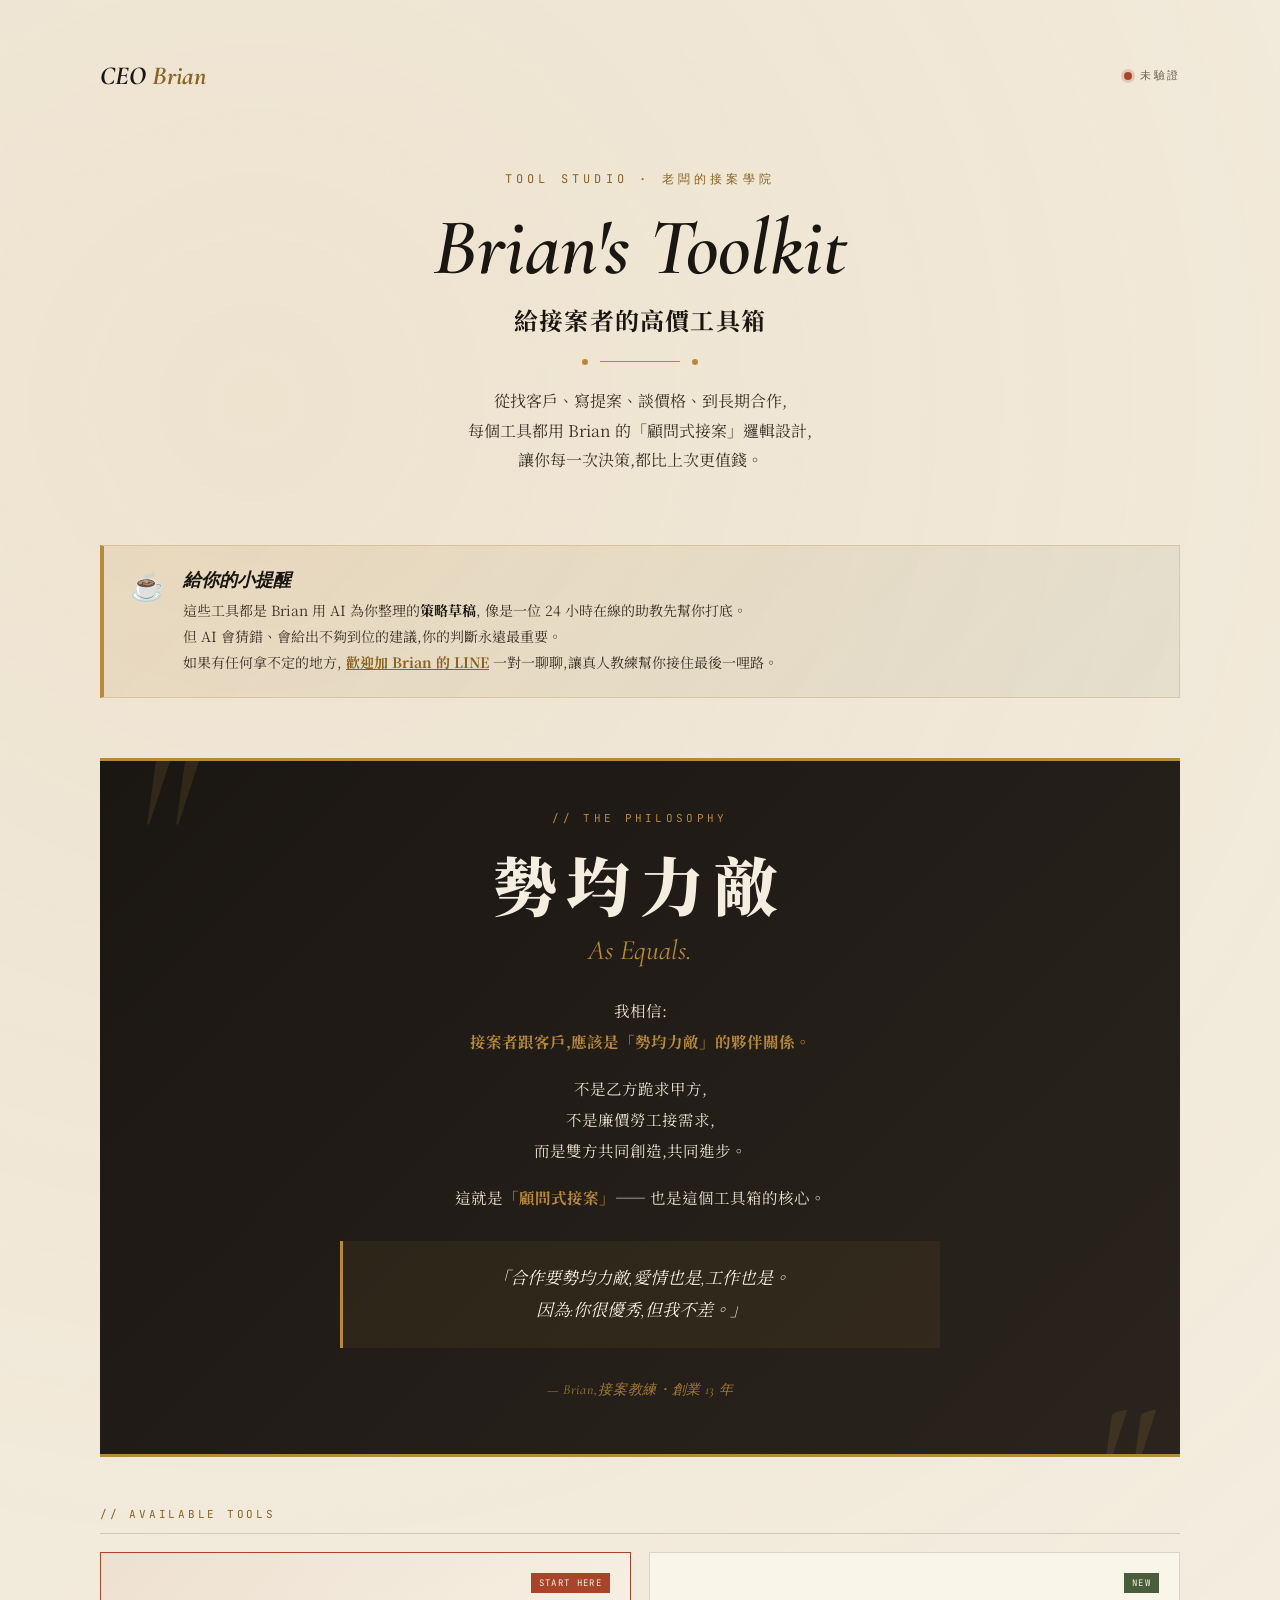
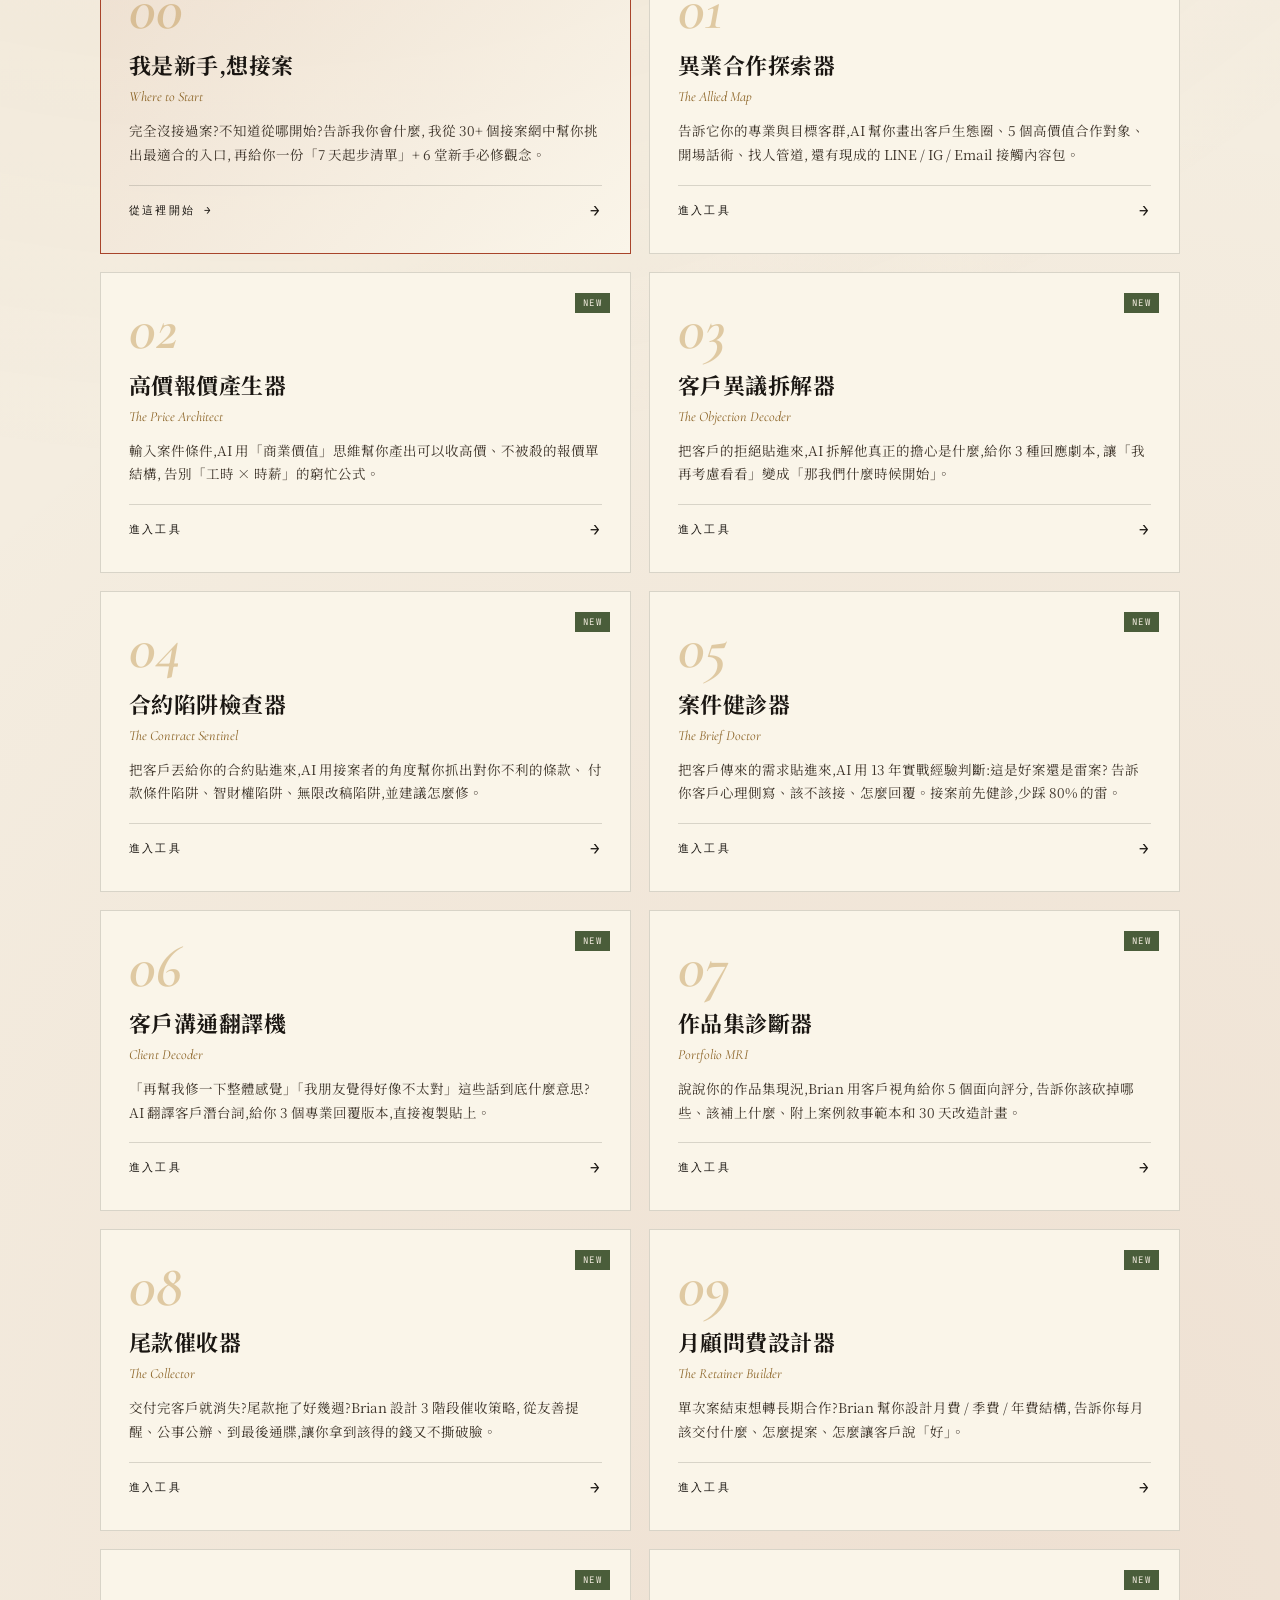
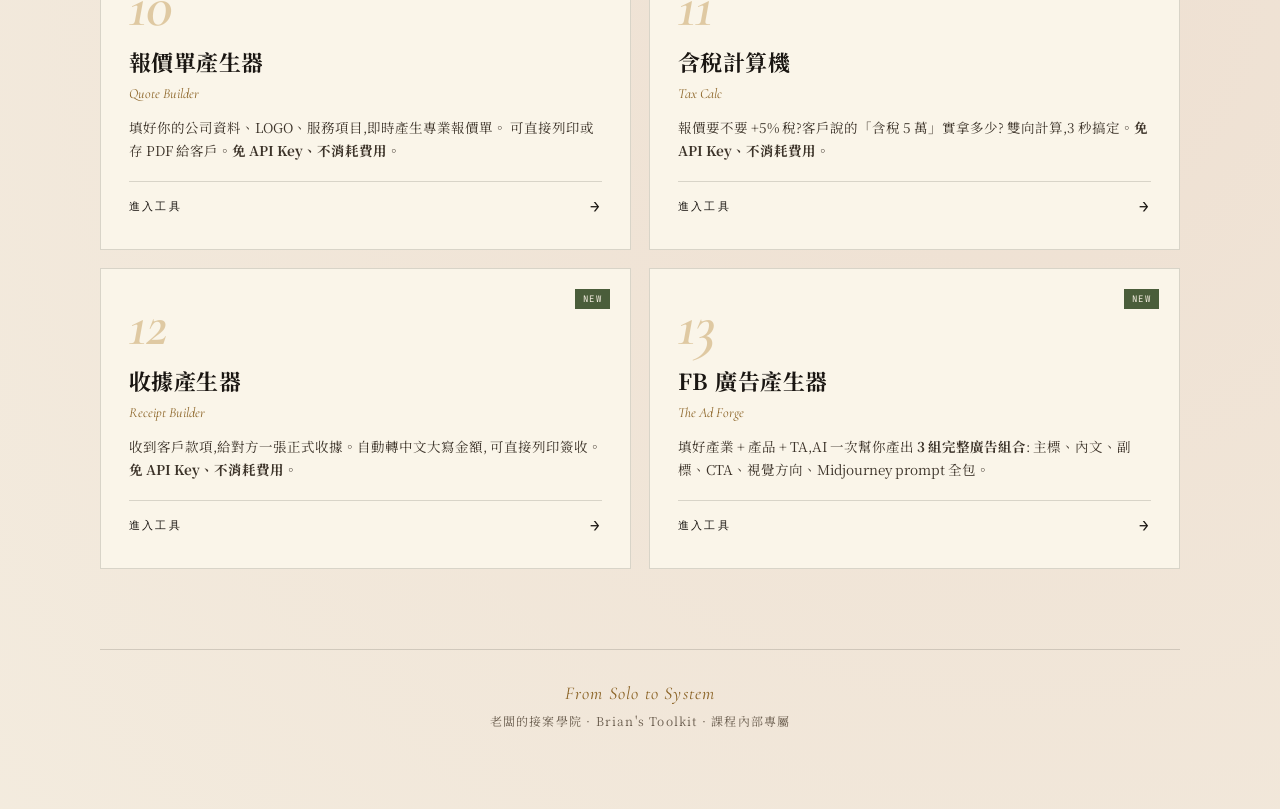
==== commit d8b96d61: "Add files via upload" ====
--- a/index.html
+++ b/index.html
@@ -620,6 +620,22 @@
           <div class="tool-desc">
             收到客戶款項,給對方一張正式收據。自動轉中文大寫金額,
             可直接列印簽收。<strong>免 API Key、不消耗費用</strong>。
+          </div>
+          <div class="tool-cta">
+            <span>進入工具</span>
+            <span class="tool-cta-arrow">→</span>
+          </div>
+        </a>
+
+        <!-- FB 廣告產生器 -->
+        <a href="#" class="tool-card" data-tool="fbad" data-href="tools/fbad.html">
+          <span class="tool-badge new">NEW</span>
+          <div class="tool-num">13</div>
+          <div class="tool-title">FB 廣告產生器</div>
+          <div class="tool-en">The Ad Forge</div>
+          <div class="tool-desc">
+            填好產業 + 產品 + TA,AI 一次幫你產出 <strong>3 組完整廣告組合</strong>:
+            主標、內文、副標、CTA、視覺方向、Midjourney prompt 全包。
           </div>
           <div class="tool-cta">
             <span>進入工具</span>
